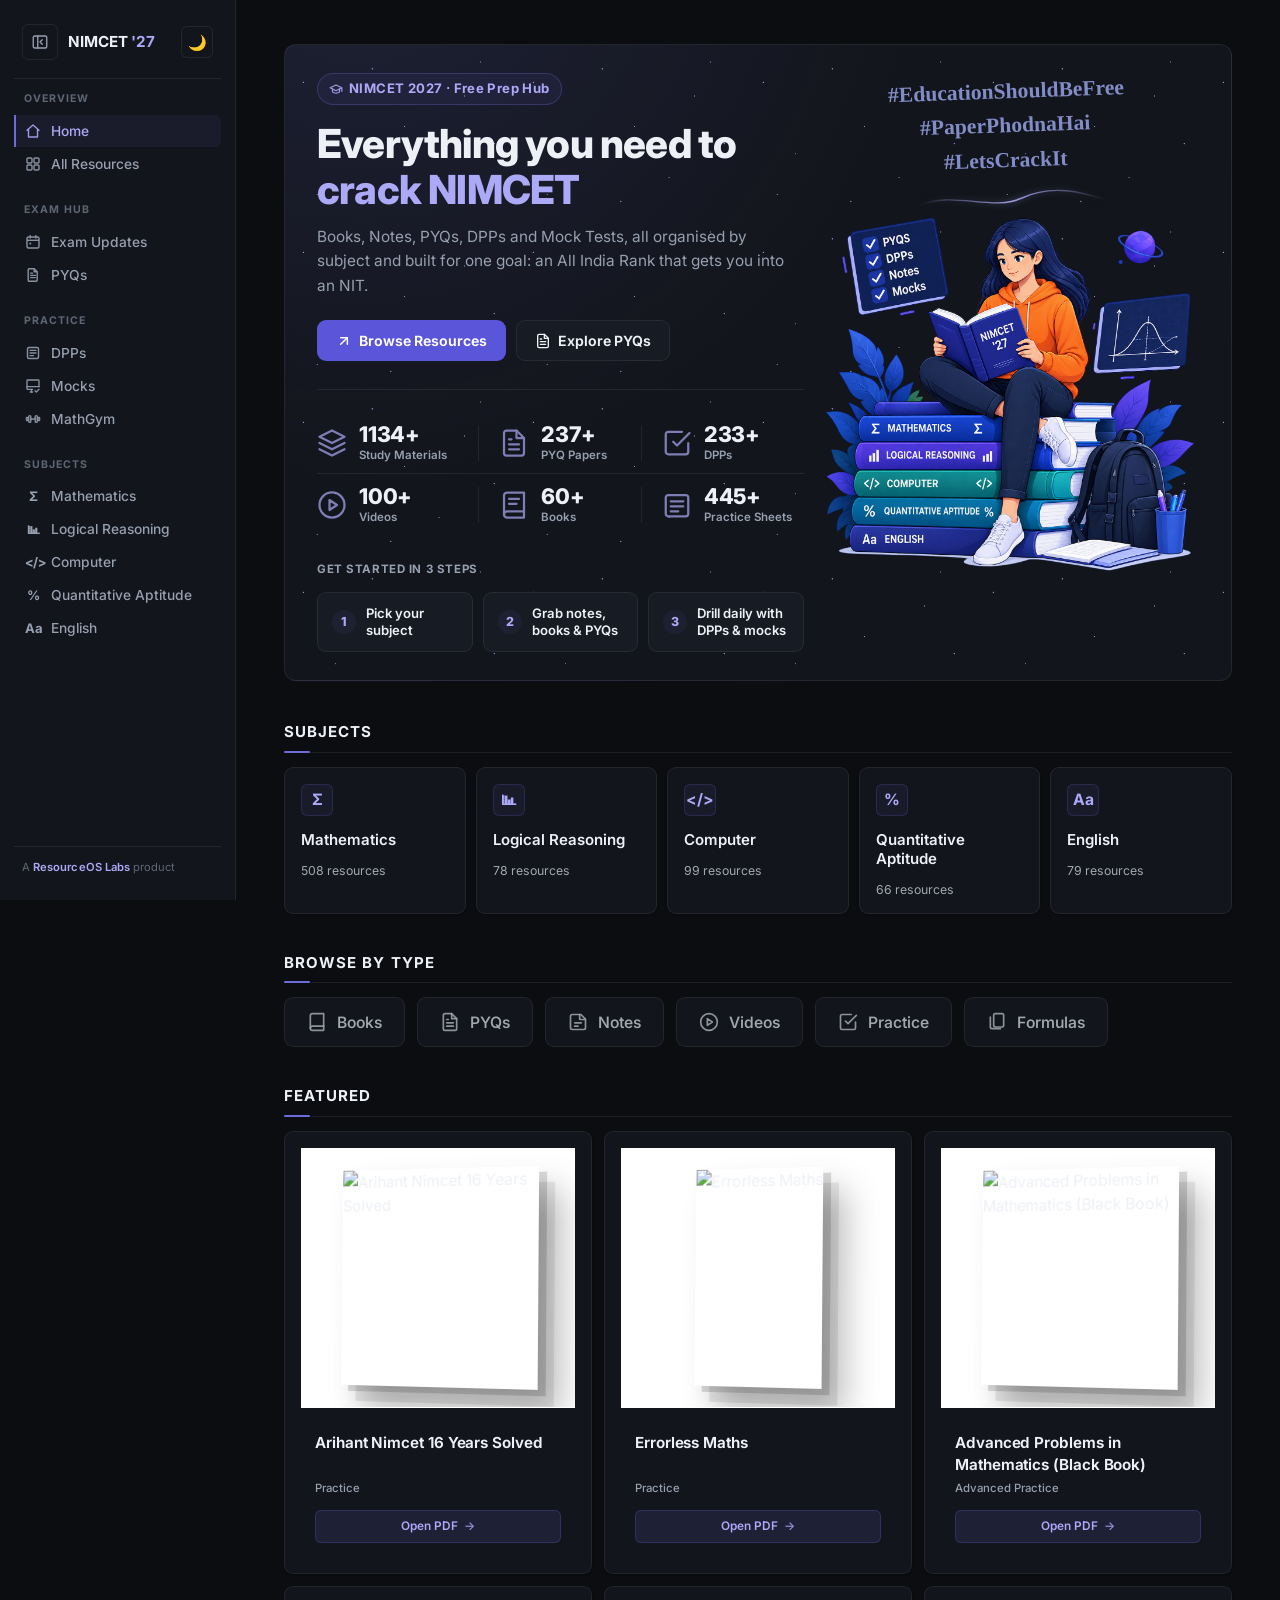
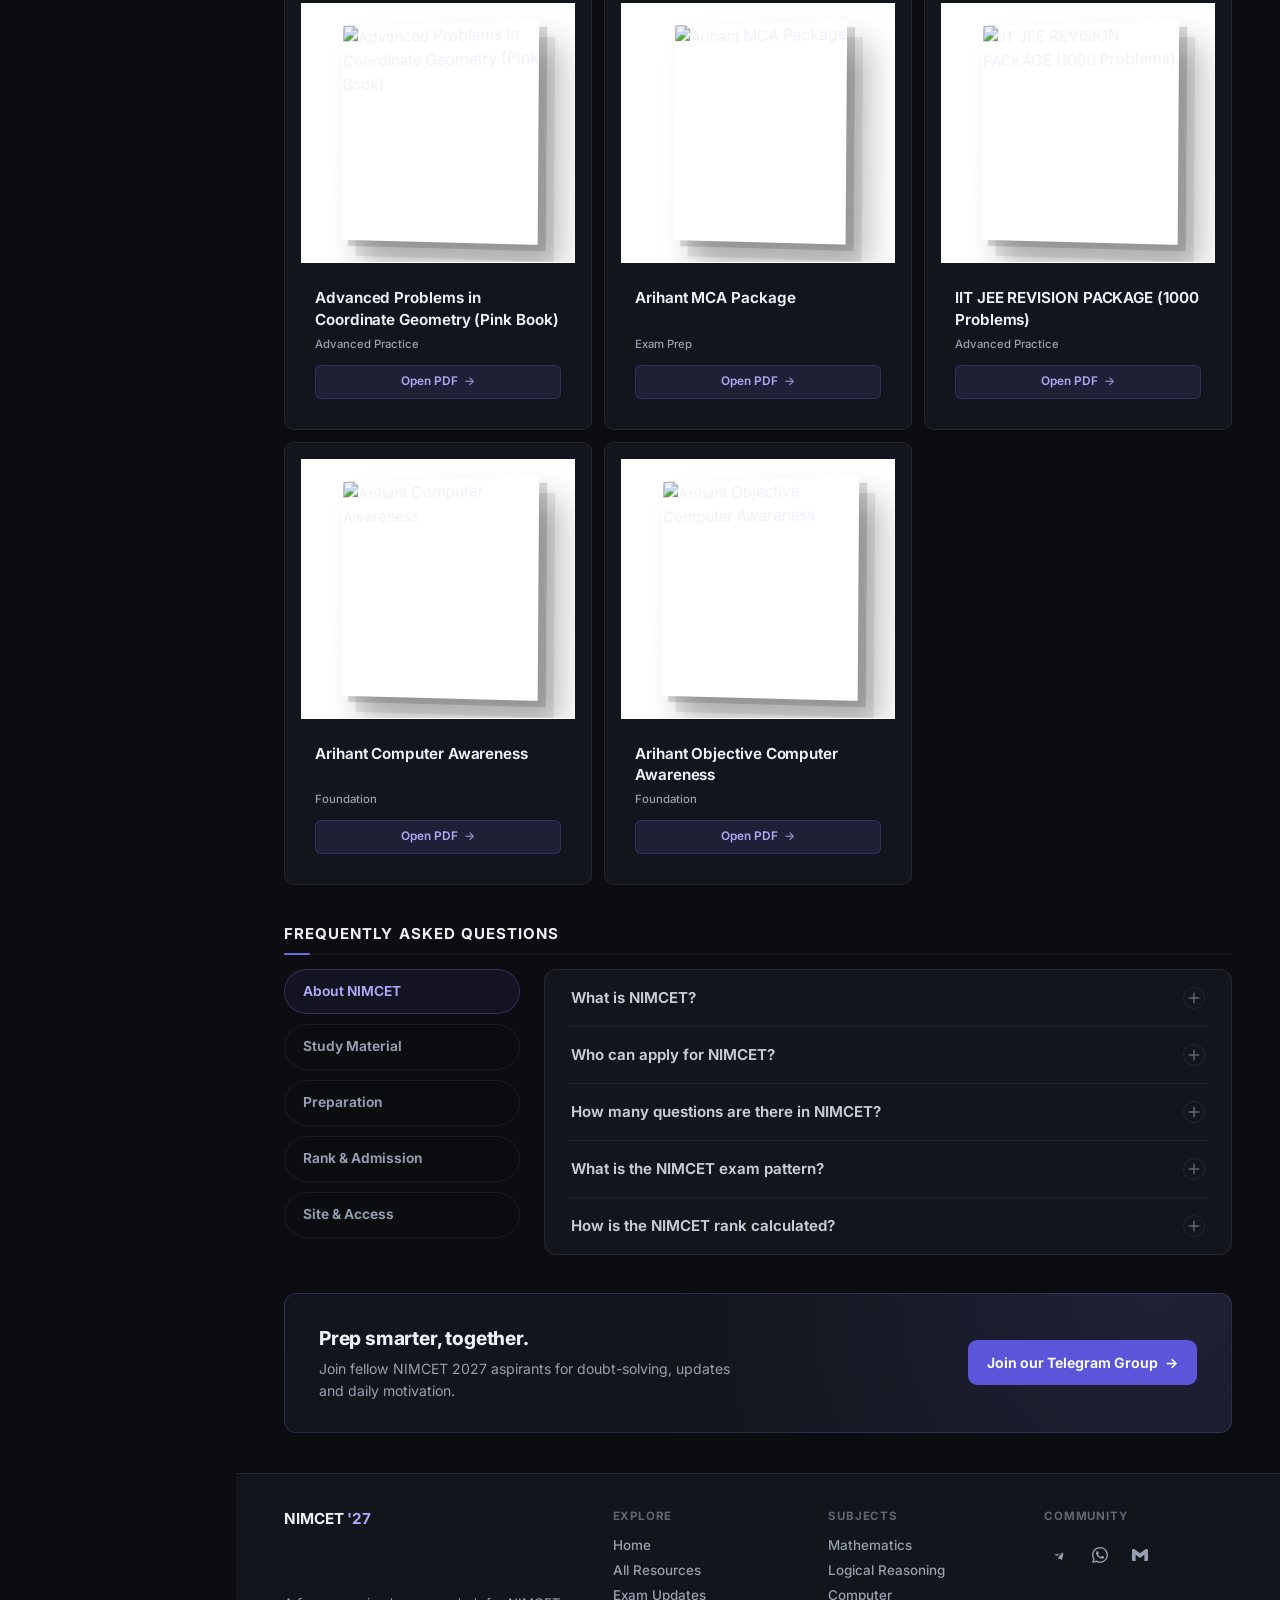
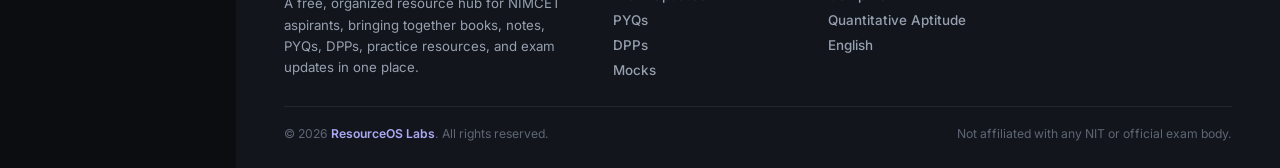
==== index.html @ e3ca388c "added a sidebar expand/collapse functionality in desktop view" ====
<!DOCTYPE html>
<html lang="en">

<head>
    <meta charset="UTF-8" />
    <meta name="viewport" content="width=device-width, initial-scale=1.0, viewport-fit=cover">
    <meta name="description"
        content="NIMCET Resources — a curated resource hub for NIMCET aspirants with books, notes, PYQs, videos, practice sets, formulas, Telegram communities and mock tests.">
    <meta name="keywords"
        content="NIMCET, NIMCET 2027, NIMCET preparation, NIMCET resources, NIMCET books, NIMCET notes, NIMCET PYQ, NIMCET previous year questions, NIMCET mock test, NIMCET practice, NIMCET Telegram, MCA entrance exam">
    <meta name="author" content="NIMCET Resources">
    <meta name="robots" content="index, follow">
    <meta name="googlebot" content="index, follow">
    <meta name="theme-color" content="#0a0a0c">
    <meta name="color-scheme" content="dark">

    <meta property="og:type" content="website">
    <meta property="og:title" content="NIMCET Resources — Free Prep Hub for NIMCET 2027">
    <meta property="og:description"
        content="A curated, free resource hub for NIMCET aspirants — books, notes, PYQs, DPPs, mock tests and exam updates, all organised by subject.">
    <meta property="og:image" content="assets/og-image.png">
    <meta property="og:url" content="https://your-domain-here.com/">
    <meta name="twitter:card" content="summary_large_image">
    <meta name="twitter:title" content="NIMCET Resources — Free Prep Hub for NIMCET 2027">
    <meta name="twitter:description"
        content="A curated, free resource hub for NIMCET aspirants — books, notes, PYQs, DPPs, mock tests and exam updates, all organised by subject.">
    <meta name="twitter:image" content="assets/og-image.png">

    <title>NIMCET RESOURCES</title>

    <link rel="icon" type="image/x-icon" href="assets/favicon.ico">
    <link rel="preconnect" href="https://fonts.googleapis.com">
    <link rel="preconnect" href="https://fonts.gstatic.com" crossorigin>
    <link href="https://fonts.googleapis.com/css2?family=Inter:wght@400;500;600;700;800&display=swap" rel="stylesheet">

    <script>
        (function () {
            try {
                var saved = localStorage.getItem("nimcet-theme");

                if (saved === "light") {
                    document.documentElement.setAttribute("data-theme", "light");

                    var tc = document.querySelector('meta[name="theme-color"]');
                    if (tc) tc.setAttribute("content", "#edeff3");

                    var cs = document.querySelector('meta[name="color-scheme"]');
                    if (cs) cs.setAttribute("content", "light");
                }
            } catch (e) {
                // ignore
            }
        })();
    </script>

    <link rel="stylesheet" href="css/variables.css">
    <link rel="stylesheet" href="css/base.css">
    <link rel="stylesheet" href="css/layout.css">
    <link rel="stylesheet" href="css/components.css">
    <link rel="stylesheet" href="css/cards.css">
    <link rel="stylesheet" href="css/misc-ui.css">
    <link rel="stylesheet" href="css/timeline.css">
    <link rel="stylesheet" href="css/home.css">
    <link rel="stylesheet" href="css/mathgym.css">
    <link rel="stylesheet" href="css/responsive.css">
</head>

<body>

    <!-- App preload gate: shown until the correct route's view is ready, so no wrong page ever flashes -->
    <div class="app-preload" id="appPreload">
        <div class="app-preload-spinner"></div>
    </div>

    <!-- Sidebar overlay for mobile -->
    <div class="overlay" id="overlay"></div>

    <!-- Mobile top bar -->
    <header class="mobile-topbar" id="mobileTopbar">
        <div class="mobile-topbar-inner">
            <button class="mobile-menu-btn" id="mobileMenuBtn" type="button" aria-label="Open menu">
                <svg width="22" height="22" viewBox="0 0 24 24" fill="none" stroke="currentColor" stroke-width="2"
                    stroke-linecap="round">
                    <path d="M4 6h16M4 12h16M4 18h16" />
                </svg>
            </button>
            <span class="mobile-brand">NIMCET <em>'27</em></span>
            <button class="icon-btn theme-toggle mobile-theme-btn" id="themeToggleMobile" type="button"
                aria-label="Toggle light/dark theme">🌙</button>
        </div>
    </header>

    <div class="shell">
        <aside class="sidebar" id="sidebar">
            <div class="brand">
                <span class="brand-mark">
                    <img class="brand-logo"
                        src="https://images.unsplash.com/vector-1769600502135-d75bb207a9e6?q=80&w=1074&auto=format&fit=crop&ixlib=rb-4.1.0&ixid=M3wxMjA3fDB8MHxwaG90by1wYWdlfHx8fGVufDB8fHx8fA%3D%3D"
                        alt="NIMCET Resources">
                    <button type="button" class="sidebar-collapse-btn" id="sidebarCollapseBtn"
                        aria-label="Collapse sidebar" aria-expanded="true" title="Collapse sidebar">
                        <svg class="collapse-icon" width="18" height="18" viewBox="0 0 24 24" fill="none"
                            stroke="currentColor" stroke-width="1.8" stroke-linecap="round" stroke-linejoin="round"
                            aria-hidden="true">
                            <rect x="3" y="4" width="18" height="16" rx="2" />
                            <path d="M9 4v16" />
                            <path d="M15 9l-3 3 3 3" />
                        </svg>
                    </button>
                </span>
                <span class="brand-text">NIMCET <em>'27</em></span>
                <button class="icon-btn theme-toggle" id="themeToggle" type="button"
                    aria-label="Toggle light/dark theme">🌙</button>
                <button class="sidebar-close" id="sidebarClose" aria-label="Close menu">
                    <svg width="16" height="16" viewBox="0 0 16 16" fill="none">
                        <path d="M3.5 3.5 12.5 12.5M12.5 3.5 3.5 12.5" stroke="currentColor" stroke-width="1.6"
                            stroke-linecap="round" />
                    </svg>
                </button>
            </div>

            <nav class="nav">
                <div class="nav-group nav-group-overview">
                    <p class="nav-label">Overview</p>
                    <button class="nav-item" data-nav="home" data-active="true">
                        <svg class="nav-icon" width="16" height="16" viewBox="0 0 16 16" fill="none">
                            <path d="M2 7.2 8 2l6 5.2M3.5 6.3V14h9V6.3" stroke="currentColor" stroke-width="1.4"
                                stroke-linecap="round" stroke-linejoin="round" />
                        </svg>
                        <span>Home</span>
                    </button>
                    <button class="nav-item" data-nav="all">
                        <svg class="nav-icon" width="16" height="16" viewBox="0 0 16 16" fill="none">
                            <rect x="2" y="2" width="5" height="5" rx="1" stroke="currentColor" stroke-width="1.4" />
                            <rect x="9" y="2" width="5" height="5" rx="1" stroke="currentColor" stroke-width="1.4" />
                            <rect x="2" y="9" width="5" height="5" rx="1" stroke="currentColor" stroke-width="1.4" />
                            <rect x="9" y="9" width="5" height="5" rx="1" stroke="currentColor" stroke-width="1.4" />
                        </svg>
                        <span>All Resources</span>
                    </button>
                </div>

                <div class="nav-group nav-group-hub">
                    <p class="nav-label">Exam Hub</p>
                    <button class="nav-item" data-nav="updates">
                        <svg class="nav-icon" width="16" height="16" viewBox="0 0 16 16" fill="none">
                            <rect x="2" y="3" width="12" height="11" rx="1.5" stroke="currentColor"
                                stroke-width="1.4" />
                            <path d="M2 6.3H14" stroke="currentColor" stroke-width="1.4" />
                            <path d="M5.2 1.6V4" stroke="currentColor" stroke-width="1.4" stroke-linecap="round" />
                            <path d="M10.8 1.6V4" stroke="currentColor" stroke-width="1.4" stroke-linecap="round" />
                            <circle cx="5.3" cy="9.4" r="1" fill="currentColor" />
                        </svg>
                        <span>Exam Updates</span>
                        <span class="nav-badge" id="updatesBadge" hidden></span>
                    </button>
                    <button class="nav-item" data-nav="pyqs">
                        <svg class="nav-icon" width="16" height="16" viewBox="0 0 16 16" fill="none">
                            <path d="M4.2 1.8h5l3 3v8.4a1 1 0 0 1-1 1H4.2a1 1 0 0 1-1-1V2.8a1 1 0 0 1 1-1Z"
                                stroke="currentColor" stroke-width="1.4" stroke-linejoin="round" />
                            <path d="M9.2 1.8V4.8h3" stroke="currentColor" stroke-width="1.4" stroke-linejoin="round" />
                            <path d="M5.6 8.4H10.4M5.6 10.6H10.4M5.6 6.2H7.6" stroke="currentColor" stroke-width="1.2"
                                stroke-linecap="round" />
                        </svg>
                        <span>PYQs</span>
                    </button>
                </div>

                <div class="nav-group nav-group-practice">
                    <p class="nav-label">Practice</p>
                    <button class="nav-item" data-nav="dpps">
                        <svg class="nav-icon" width="16" height="16" viewBox="0 0 16 16" fill="none">
                            <rect x="2.5" y="2.5" width="11" height="11" rx="1.5" stroke="currentColor"
                                stroke-width="1.4" />
                            <path d="M5 8h6M5 5.3h6M5 10.7h3.5" stroke="currentColor" stroke-width="1.3"
                                stroke-linecap="round" />
                        </svg>
                        <span>DPPs</span>
                    </button>
                    <button class="nav-item" data-nav="mocks">
                        <svg class="nav-icon" xmlns="http://www.w3.org/2000/svg" width="16" height="16"
                            viewBox="0 0 24 24" fill="none" stroke="currentColor" stroke-width="2"
                            stroke-linecap="round" stroke-linejoin="round"
                            class="icon icon-tabler icons-tabler-outline icon-tabler-device-imac-check">
                            <path stroke="none" d="M0 0h24v24H0z" fill="none" />
                            <path d="M11.5 17h-7.5a1 1 0 0 1 -1 -1v-12a1 1 0 0 1 1 -1h16a1 1 0 0 1 1 1v9" />
                            <path d="M3 13h18" />
                            <path d="M8 21h3.5" />
                            <path d="M10 17l-.5 4" />
                            <path d="M15 19l2 2l4 -4" />
                        </svg>
                        <span>Mocks</span>
                    </button>
                    <button class="nav-item" data-nav="mathgym">
                        <svg class="nav-icon" width="16" height="16" viewBox="0 0 16 16" fill="none">
                            <path d="M5.6 8H10.4" stroke="currentColor" stroke-width="1.4" stroke-linecap="round" />
                            <rect x="3.7" y="4.6" width="2.1" height="6.8" rx="1" stroke="currentColor"
                                stroke-width="1.4" />
                            <rect x="10.2" y="4.6" width="2.1" height="6.8" rx="1" stroke="currentColor"
                                stroke-width="1.4" />
                            <rect x="1.3" y="6.3" width="1.5" height="3.4" rx="0.6" stroke="currentColor"
                                stroke-width="1.2" />
                            <rect x="13.2" y="6.3" width="1.5" height="3.4" rx="0.6" stroke="currentColor"
                                stroke-width="1.2" />
                        </svg>
                        <span>MathGym</span>
                    </button>
                </div>

                <div class="nav-group nav-group-subjects">
                    <p class="nav-label">Subjects</p>
                    <button class="nav-item" data-nav="subject" data-subject="Mathematics">
                        <span class="nav-symbol">&Sigma;</span>
                        <span>Mathematics</span>
                    </button>
                    <button class="nav-item" data-nav="subject" data-subject="Logical Reasoning">
                        <span class="nav-symbol"><span class="sym-desktop-only">📊︎</span><span
                                class="sym-mobile-only">?!</span></span>
                        <span>Logical Reasoning</span>
                    </button>
                    <button class="nav-item" data-nav="subject" data-subject="Computer">
                        <span class="nav-symbol">&lt;/&gt;</span>
                        <span>Computer</span>
                    </button>
                    <button class="nav-item" data-nav="subject" data-subject="Quantitative Aptitude">
                        <span class="nav-symbol">%</span>
                        <span>Quantitative Aptitude</span>
                    </button>
                    <button class="nav-item" data-nav="subject" data-subject="English">
                        <span class="nav-symbol">Aa</span>
                        <span>English</span>
                    </button>
                </div>
            </nav>

            <div class="sidebar-foot">
                <p>A <span class="sidebar-foot-brand">ResourceOS Labs</span> product</p>
            </div>
        </aside>

        <main class="main" id="main">
            <!-- HOME VIEW -->
            <section class="view" id="view-home" hidden>
                <header class="hero">
                    <div class="hero-main">
                        <span class="hero-eyebrow">
                            <svg class="hero-eyebrow-icon" width="14" height="14" viewBox="0 0 24 24" fill="none"
                                stroke="currentColor" stroke-width="2" stroke-linecap="round" stroke-linejoin="round"
                                aria-hidden="true">
                                <path d="M22 10v6M2 10l10-5 10 5-10 5z" />
                                <path d="M6 12v5c3 3 9 3 12 0v-5" />
                            </svg>
                            NIMCET 2027 · Free Prep Hub
                        </span>
                        <h1 class="hero-title">Everything you need to<br><em>crack NIMCET</em></h1>
                        <p class="hero-sub">Books, Notes, PYQs, DPPs and Mock Tests, all organised by subject and built
                            for one goal: an All India Rank that gets you into an NIT.
                        </p>

                        <div class="hero-actions">
                            <button class="hero-btn hero-btn-primary" id="heroBrowseBtn" type="button">
                                <svg class="hero-btn-icon" width="16" height="16" viewBox="0 0 24 24" fill="none"
                                    stroke="currentColor" stroke-width="2.2" stroke-linecap="round"
                                    stroke-linejoin="round" aria-hidden="true">
                                    <path d="M7 17L17 7" />
                                    <path d="M7 7h10v10" />
                                </svg>
                                Browse Resources
                            </button>
                            <button class="hero-btn hero-btn-ghost" id="heroPyqBtn" type="button">
                                <svg class="hero-btn-icon" width="16" height="16" viewBox="0 0 24 24" fill="none"
                                    stroke="currentColor" stroke-width="2" stroke-linecap="round"
                                    stroke-linejoin="round" aria-hidden="true">
                                    <path d="M14 2H6a2 2 0 0 0-2 2v16a2 2 0 0 0 2 2h12a2 2 0 0 0 2-2V8z" />
                                    <polyline points="14 2 14 8 20 8" />
                                    <line x1="16" y1="13" x2="8" y2="13" />
                                    <line x1="16" y1="17" x2="8" y2="17" />
                                    <polyline points="10 9 9 9 8 9" />
                                </svg>
                                Explore PYQs
                            </button>
                        </div>

                        <div class="hero-stats" id="heroStats"></div>

                        <div class="hero-steps">
                            <span class="hero-steps-title">Get started in 3 steps</span>
                            <div class="hero-steps-row">
                                <div class="hero-step">
                                    <span class="hero-step-num">1</span>
                                    <span class="hero-step-text">Pick your subject</span>
                                </div>
                                <div class="hero-step">
                                    <span class="hero-step-num">2</span>
                                    <span class="hero-step-text">Grab notes, books &amp; PYQs</span>
                                </div>
                                <div class="hero-step">
                                    <span class="hero-step-num">3</span>
                                    <span class="hero-step-text">Drill daily with DPPs &amp; mocks</span>
                                </div>
                            </div>
                        </div>
                    </div>

                    <div class="hero-visual" aria-hidden="true">
                        <div class="hero-slogan">#EducationShouldBeFree</div>
                        <div class="hero-slogan">#PaperPhodnaHai</div>
                        <div class="hero-slogan">#LetsCrackIt</div>

                        <div class="hero-star-trail">
                            <svg class="hero-star-trail-svg" viewBox="0 0 200 28" preserveAspectRatio="none">
                                <defs>
                                    <linearGradient id="heroStarTrailGrad" x1="0%" y1="0%" x2="100%" y2="0%">
                                        <stop offset="0%" class="hero-star-trail-stop-edge" />
                                        <stop offset="50%" class="hero-star-trail-stop-mid" />
                                        <stop offset="100%" class="hero-star-trail-stop-edge" />
                                    </linearGradient>
                                </defs>
                                <path class="hero-star-trail-path" d="M6,20 C40,4 80,26 110,12 S170,6 194,14" />
                            </svg>
                        </div>

                        <img src="assets/illustration.png">
                    </div>
                </header>

                <section class="section">
                    <h2 class="section-title">Subjects</h2>
                    <div class="subject-grid" id="subjectGrid"></div>
                </section>

                <section class="section">
                    <h2 class="section-title">Browse by type</h2>
                    <div class="chip-row" id="typeChips"></div>
                </section>

                <section class="section">
                    <h2 class="section-title">Featured</h2>
                    <div class="resource-grid" id="featuredGrid"></div>
                </section>

                <section class="section">
                    <h2 class="section-title">Frequently asked questions</h2>
                    <div class="faq-section">
                        <div class="faq-categories" id="faqCategories"></div>
                        <div class="faq-panel">
                            <div class="faq-list" id="faqList"></div>
                        </div>
                    </div>
                </section>

                <section class="section cta-banner">
                    <div class="cta-banner-text">
                        <h2 class="cta-banner-title">Prep smarter, together.</h2>
                        <p class="cta-banner-sub">Join fellow NIMCET 2027 aspirants for doubt-solving, updates and
                            daily motivation.</p>
                    </div>
                    <a class="hero-btn hero-btn-primary" id="communityBtn" href="#" target="_blank"
                        rel="noopener noreferrer">
                        Join our Telegram Group
                        <span class="arrow">→</span>
                    </a>
                </section>

                <footer class="site-footer">
                    <div class="footer-grid">
                        <div class="footer-col footer-brand-col">
                            <span class="brand-text">NIMCET <em>'27</em></span>
                            <p class="footer-blurb">
                                A free, organized resource hub for NIMCET aspirants, bringing together books, notes,
                                PYQs, DPPs, practice resources, and exam updates in one place.
                            </p>
                        </div>

                        <div class="footer-col">
                            <p class="footer-col-title">Explore</p>
                            <button class="footer-link" type="button" data-nav="home">Home</button>
                            <button class="footer-link" type="button" data-nav="all">All Resources</button>
                            <button class="footer-link" type="button" data-nav="updates">Exam Updates</button>
                            <button class="footer-link" type="button" data-nav="pyqs">PYQs</button>
                            <button class="footer-link" type="button" data-nav="dpps">DPPs</button>
                            <button class="footer-link" type="button" data-nav="mocks">Mocks</button>
                        </div>

                        <div class="footer-col">
                            <p class="footer-col-title">Subjects</p>
                            <button class="footer-link" type="button" data-nav="subject"
                                data-subject="Mathematics">Mathematics</button>
                            <button class="footer-link" type="button" data-nav="subject"
                                data-subject="Logical Reasoning">Logical Reasoning</button>
                            <button class="footer-link" type="button" data-nav="subject"
                                data-subject="Computer">Computer</button>
                            <button class="footer-link" type="button" data-nav="subject"
                                data-subject="Quantitative Aptitude">Quantitative Aptitude</button>
                            <button class="footer-link" type="button" data-nav="subject"
                                data-subject="English">English</button>
                        </div>

                        <div class="footer-col">
                            <p class="footer-col-title">Community</p>
                            <div class="footer-social">
                                <a class="footer-social-icon footer-social-telegram" href="#" aria-label="Telegram"
                                    target="_blank" rel="noopener noreferrer">
                                    <svg width="16" height="16" viewBox="0 0 24 24" fill="currentColor"
                                        aria-hidden="true">
                                        <path
                                            d="M9.78 14.52 9.6 18.7c.28 0 .4-.12.55-.26l1.32-1.26 2.74 2.02c.5.28.86.13 1-.47l1.82-8.56h.01c.16-.74-.27-1.03-.75-.85L4.3 11.17c-.72.28-.71.68-.12.86l3.5 1.09 8.13-5.12c.38-.24.73-.11.44.15z" />
                                    </svg>
                                </a>
                                <a class="footer-social-icon footer-social-whatsapp" href="#" aria-label="WhatsApp"
                                    target="_blank" rel="noopener noreferrer">
                                    <svg width="16" height="16" viewBox="0 0 24 24" fill="currentColor"
                                        aria-hidden="true">
                                        <path
                                            d="M17.472 14.382c-.297-.149-1.758-.867-2.03-.967-.272-.099-.47-.148-.67.15-.197.297-.767.966-.94 1.164-.173.199-.347.223-.644.075-.297-.15-1.255-.463-2.39-1.475-.883-.788-1.48-1.761-1.653-2.059-.173-.297-.018-.458.13-.606.134-.133.298-.347.446-.52.149-.174.198-.298.298-.497.099-.198.05-.371-.025-.52-.075-.149-.669-1.612-.916-2.207-.242-.579-.487-.5-.669-.51-.173-.008-.371-.01-.57-.01-.198 0-.52.074-.792.372-.272.297-1.04 1.016-1.04 2.479 0 1.462 1.065 2.875 1.213 3.074.149.198 2.096 3.2 5.077 4.487.709.306 1.262.489 1.694.625.712.227 1.36.195 1.871.118.571-.085 1.758-.719 2.006-1.413.248-.694.248-1.289.173-1.413-.074-.124-.272-.198-.57-.347m-5.421 7.403h-.004a9.87 9.87 0 0 1-5.031-1.378l-.361-.214-3.741.982.998-3.648-.235-.374a9.86 9.86 0 0 1-1.51-5.26c.001-5.45 4.436-9.884 9.888-9.884 2.64 0 5.122 1.03 6.988 2.898a9.825 9.825 0 0 1 2.893 6.994c-.003 5.45-4.435 9.884-9.885 9.884m8.413-18.297A11.815 11.815 0 0 0 12.05 0C5.495 0 .16 5.335.157 11.892c0 2.096.547 4.142 1.588 5.945L.057 24l6.305-1.654a11.882 11.882 0 0 0 5.683 1.448h.005c6.554 0 11.89-5.335 11.893-11.893a11.821 11.821 0 0 0-3.48-8.413z" />
                                    </svg>
                                </a>
                                <a class="footer-social-icon footer-social-gmail" href="#" aria-label="Gmail"
                                    target="_blank" rel="noopener noreferrer">
                                    <svg width="16" height="16" viewBox="0 0 24 24" fill="currentColor"
                                        aria-hidden="true">
                                        <path
                                            d="M24 5.457v13.909c0 .904-.732 1.636-1.636 1.636h-3.819V11.73L12 16.64l-6.545-4.91v9.273H1.636A1.636 1.636 0 0 1 0 19.366V5.457c0-2.023 2.309-3.178 3.927-1.964L5.455 4.64 12 9.548l6.545-4.91 1.528-1.145C21.69 2.28 24 3.434 24 5.457z" />
                                    </svg>
                                </a>
                            </div>
                        </div>
                    </div>

                    <div class="footer-bottom">
                        <p class="footer-copyright">© 2026 <span class="footer-brand-mark">ResourceOS Labs</span>. All
                            rights
                            reserved.</p>
                        <p class="footer-disclaimer">Not affiliated with any NIT or official exam body.</p>
                    </div>
                </footer>
            </section>

            <!-- RESOURCES VIEW -->
            <section class="view" id="view-resources" hidden>
                <header class="view-head">
                    <h1 id="resourcesHeading">All Resources</h1>
                    <p class="subtitle" id="resourcesCount"></p>
                </header>

                <div class="toolbar">
                    <div class="search-field" role="search">
                        <svg width="15" height="15" viewBox="0 0 15 15" fill="none" class="search-icon">
                            <circle cx="6.5" cy="6.5" r="4.5" stroke="currentColor" stroke-width="1.4" />
                            <path d="M10 10L13 13" stroke="currentColor" stroke-width="1.4" stroke-linecap="round" />
                        </svg>
                        <input type="search" id="searchInput" placeholder="Search by title, chapter, topic..."
                            autocomplete="off" enterkeyhint="search">
                    </div>
                    <div class="filter-pills" id="filterPills"></div>
                </div>

                <div class="resource-grid" id="resourcesGrid"></div>
                <div class="empty-state" id="emptyState" hidden>
                    <p class="empty-title">No resources match</p>
                    <p class="empty-sub">Try a different search term or clear the active filter.</p>
                </div>
            </section>

            <!-- EXAM UPDATES VIEW -->
            <section class="view" id="view-updates" hidden>
                <header class="view-head">
                    <h1>Exam Updates</h1>
                    <p class="subtitle">Notifications, dates, admit cards and results, all updated as they are released.
                    </p>
                </header>

                <div class="chip-row" id="updateFilters"></div>

                <div class="timeline" id="updatesTimeline"></div>

                <div class="empty-state" id="updatesEmpty" hidden>
                    <p class="empty-title">No updates yet</p>
                    <p class="empty-sub">Announcements will show up here as soon as they're added.</p>
                </div>
            </section>

            <!-- PYQs — EXAM SELECT VIEW -->
            <section class="view" id="view-pyqs" hidden>
                <header class="view-head">
                    <h1>Previous Year Questions</h1>
                    <p class="subtitle">Pick an exam to browse its papers.</p>
                </header>

                <div class="subject-grid" id="examGrid"></div>

                <div class="empty-state" id="examsEmpty" hidden>
                    <p class="empty-title">No exams added yet</p>
                    <p class="empty-sub">PYQ sets will appear here once they're added.</p>
                </div>
            </section>

            <!-- PYQs — EXAM DETAIL VIEW -->
            <section class="view" id="view-pyqs-exam" hidden>
                <header class="view-head">
                    <button class="back-btn" id="pyqsBackBtn" type="button">
                        <svg width="13" height="13" viewBox="0 0 14 14" fill="none">
                            <path d="M8.5 2.5 3 8l5.5 5.5" stroke="currentColor" stroke-width="1.6"
                                stroke-linecap="round" stroke-linejoin="round" />
                        </svg>
                        All exams
                    </button>
                    <h1 id="pyqsExamHeading">Exam</h1>
                    <p class="subtitle" id="pyqsExamCount"></p>
                </header>

                <div class="resource-grid" id="pyqsExamGrid"></div>

                <div class="empty-state" id="pyqsExamEmpty" hidden>
                    <p class="empty-title">No papers yet</p>
                    <p class="empty-sub">PYQs for this exam will appear here once they're added.</p>
                </div>
            </section>

            <!-- DPPs — SUBJECT SELECT VIEW -->
            <section class="view" id="view-dpps" hidden>
                <header class="view-head">
                    <h1>Daily Practice Problems</h1>
                    <p class="subtitle">Pick a subject to browse chapter-wise DPPs.</p>
                </header>

                <div class="subject-grid" id="dppSubjectGrid"></div>

                <div class="empty-state" id="dppSubjectEmpty" hidden>
                    <p class="empty-title">No subjects yet</p>
                    <p class="empty-sub">DPP subjects will appear here once they're added.</p>
                </div>
            </section>

            <!-- DPPs — CHAPTER SELECT VIEW -->
            <section class="view" id="view-dpps-subject" hidden>
                <header class="view-head">
                    <button class="back-btn" id="dppChapterBackBtn" type="button">
                        <svg width="13" height="13" viewBox="0 0 14 14" fill="none">
                            <path d="M8.5 2.5 3 8l5.5 5.5" stroke="currentColor" stroke-width="1.6"
                                stroke-linecap="round" stroke-linejoin="round" />
                        </svg>
                        All subjects
                    </button>
                    <h1 id="dppChapterHeading">Chapters</h1>
                    <p class="subtitle">Pick a chapter to view its DPPs.</p>
                </header>

                <div class="subject-grid" id="dppChapterGrid"></div>

                <div class="empty-state" id="dppChapterEmpty" hidden>
                    <p class="empty-title">No chapters yet</p>
                    <p class="empty-sub">Chapters will appear here once they're added.</p>
                </div>
            </section>

            <!-- DPPs — CHAPTER DETAIL VIEW -->
            <section class="view" id="view-dpps-chapter" hidden>
                <header class="view-head">
                    <button class="back-btn" id="dppBackBtn" type="button">
                        <svg width="13" height="13" viewBox="0 0 14 14" fill="none">
                            <path d="M8.5 2.5 3 8l5.5 5.5" stroke="currentColor" stroke-width="1.6"
                                stroke-linecap="round" stroke-linejoin="round" />
                        </svg>
                        All chapters
                    </button>
                    <h1 id="dppHeading">Chapter</h1>
                    <p class="subtitle" id="dppCount"></p>
                </header>

                <div class="resource-grid" id="dppGrid"></div>

                <div class="empty-state" id="dppEmpty" hidden>
                    <p class="empty-title">No DPPs yet</p>
                    <p class="empty-sub">DPPs for this chapter will appear here once they're added.</p>
                </div>
            </section>

            <!-- MOCKS — SELECT VIEW -->
            <section class="view" id="view-mocks" hidden>
                <header class="view-head">
                    <h1>Mock Tests</h1>
                    <p class="subtitle">Choose free or paid mock tests.</p>
                </header>

                <div class="subject-grid" id="mocksGrid"></div>
            </section>

            <!-- MOCKS — DETAIL VIEW -->
            <section class="view" id="view-mocks-detail" hidden>
                <header class="view-head">
                    <button class="back-btn" id="mocksBackBtn" type="button">
                        <svg width="13" height="13" viewBox="0 0 14 14" fill="none">
                            <path d="M8.5 2.5 3 8l5.5 5.5" stroke="currentColor" stroke-width="1.6"
                                stroke-linecap="round" stroke-linejoin="round" />
                        </svg>
                        Mocks
                    </button>
                    <h1 id="mocksDetailHeading">Mocks</h1>
                </header>

                <div class="empty-state" id="mocksDetailBody">
                    <p class="empty-title">Coming soon</p>
                    <p class="empty-sub">This section is still being built. Check back later.
                    </p>
                </div>
            </section>

            <!-- MATHGYM VIEW -->
            <section class="view" id="view-mathgym" hidden>
                <header class="view-head gym-head">
                    <div class="gym-head-text">
                        <h1>MathGym</h1>
                        <p class="subtitle">Mixed math practice sets to build problem-solving skills and prepare you for
                            tougher questions.</p>
                    </div>
                </header>

                <div class="gym-grid" id="mathgymGrid"></div>

                <div class="empty-state" id="mathgymEmpty" hidden>
                    <p class="empty-title">No sets yet</p>
                    <p class="empty-sub">MathGym practice sets will appear here once they're added.</p>
                </div>
            </section>
        </main>
    </div>

    <button id="scrollTopBtn" class="scroll-top-btn" type="button" aria-label="Back to top">
        ↑
    </button>

    <script type="module" src="js/main.js"></script>

</body>

</html>
---- css/variables.css ----
:root {
  --bg: #0b0d11;
  --surface: #12151b;
  --surface-2: #171b23;
  --surface-hover: #1b202a;
  --border: rgba(255, 255, 255, 0.07);
  --border-strong: rgba(255, 255, 255, 0.15);

  --text: #edf0f5;
  --text-dim: #97a0b0;
  --text-faint: #5e6675;
  --text-calm: #b9bfcadb;
  --text-calm-h: #c6cbd3;
  --text-muted: #858d9d;

  --accent: #6e6bdc;
  --accent-dim: rgba(110, 107, 220, 0.14);
  --accent-dim-2: rgba(110, 107, 220, 0.08);
  --accent-text: #aca9f6;
  --accent-faq: #c5ccd8;

  --type-book: #c99a54;
  --type-pyq: #d67b7b;
  --type-notes: #6fa4d9;
  --type-video: #6cbb84;
  --type-practice: #b98cd6;
  --type-formula: #c6b357;

  --upd-notification: #6e6bdc;
  --upd-exam-date: #6fa4d9;
  --upd-admit-card: #c99a54;
  --upd-result: #6cbb84;
  --upd-important: #d67b7b;

  --diff-easy: #3dd66b;
  --diff-medium: #e0a72e;
  --diff-hard: #f0575d;
  --diff-insane: #d65fe0;

  --dpp-badge: #bdb5cd;

  --shadow-card: 0 1px 2px rgba(0, 0, 0, 0.3);
  --shadow-card-hover: 0 14px 30px -12px rgba(0, 0, 0, 0.55);

  --transition-fast: border-color 0.12s ease, background 0.12s ease;
  --transition-base: border-color 0.14s ease, background 0.14s ease;
  --transition-slow: border-color 0.16s ease, background 0.16s ease;

  --radius-sm: 6px;
  --radius-md: 9px;
  --radius-lg: 12px;

  --sidebar-w: 236px;
  --sidebar-w-collapsed: 68px;
  --sidebar-bg: var(--surface);
  --nav-item-color: var(--text-dim);
  --safe-top: env(safe-area-inset-top, 0px);
  --safe-bottom: env(safe-area-inset-bottom, 0px);
  --safe-left: env(safe-area-inset-left, 0px);
  --safe-right: env(safe-area-inset-right, 0px);

  --hero-star-opacity-min: 0.35;
  --hero-star-opacity-max: 0.75;
  --hero-slogan-color: #a8b4ff;
  --hero-btn-primary-bg: #5a55d9;
}

@media (prefers-reduced-motion: reduce) {
  * {
    animation-duration: 0.001ms !important;
    transition-duration: 0.001ms !important;
  }
}

/* ============ Light theme — soft slate, low-glare, indigo accent ============ */
:root[data-theme="light"] {
  --bg: #edeff3;
  --surface: #f7f8fa;
  --surface-2: #e6e9ef;
  --surface-hover: #dce0e8;
  --border: rgba(27, 33, 48, 0.1);
  --border-strong: rgba(27, 33, 48, 0.2);

  --text: #1b2130;
  --text-dim: #465063;
  --text-faint: #6b7589;
  --text-calm: #262d3dea;
  --text-calm-h: #232a39;
  --text-muted: #566074;

  --accent: #5452c0;
  --accent-dim: rgba(84, 82, 192, 0.11);
  --accent-dim-2: rgba(84, 82, 192, 0.08);
  --accent-text: #43409f;
  --accent-faq: rgba(27, 33, 48, 0.9);

  --type-book: #875d1c;
  --type-pyq: #ad4646;
  --type-notes: #2b6799;
  --type-video: #27744a;
  --type-practice: #81449b;
  --type-formula: #786611;

  --upd-notification: #5452c0;
  --upd-exam-date: #2b6799;
  --upd-admit-card: #875d1c;
  --upd-result: #27744a;
  --upd-important: #ad4646;

  --diff-easy: #0f7a45;
  --diff-medium: #855402;
  --diff-hard: #b1232b;
  --diff-insane: #85179a;

  --dpp-badge: #5a5468;

  --shadow-card:
    0 1px 2px rgba(27, 33, 48, 0.06), 0 1px 1px rgba(27, 33, 48, 0.03);
  --shadow-card-hover: 0 14px 30px -14px rgba(27, 33, 48, 0.22);

  --hero-star-opacity-min: 0.14;
  --hero-star-opacity-max: 0.34;
  --hero-slogan-color: #4d4ab8;
  --hero-btn-primary-bg: var(--accent);

  --sidebar-bg: #e8ebf0;
  --nav-item-color: #3a4457;
}

:root[data-theme="light"] .overlay {
  background: rgba(27, 33, 48, 0.38);
}

:root[data-theme="light"] .update-new {
  border-color: rgba(39, 116, 74, 0.32);
  background: rgba(39, 116, 74, 0.1);
}
---- css/base.css ----
*,
*::before,
*::after {
  box-sizing: border-box;
}

html {
  overflow-x: hidden;
  width: 100%;
}

html,
body {
  margin: 0;
  padding: 0;
  width: 100%;
  max-width: 100%;
  background: var(--bg);
  color: var(--text);
  font-family:
    "Inter",
    -apple-system,
    BlinkMacSystemFont,
    "Segoe UI",
    sans-serif;
  -webkit-font-smoothing: antialiased;
  text-rendering: optimizeLegibility;
  -webkit-tap-highlight-color: transparent;
  line-height: 1.5;
}

body {
  position: relative;
}

button {
  font-family: inherit;
  -webkit-tap-highlight-color: transparent;
}

input {
  -webkit-tap-highlight-color: transparent;
}

img,
svg {
  max-width: 100%;
}

@media (hover: none) {
  .subject-card:active,
  .chip:active,
  .pill:active,
  .nav-item:active,
  .icon-btn:active {
    opacity: 0.75;
  }
}

::selection {
  background: var(--accent-dim);
  color: var(--text);
}

body.no-scroll {
  overflow: hidden;
}

a:focus-visible,
button:focus-visible,
input:focus-visible {
  outline: 2px solid var(--accent);
  outline-offset: 2px;
  border-radius: var(--radius-sm);
}

/* ============ Scrollbar ============ */

html {
  scrollbar-width: thin;
  scrollbar-color: var(--border-strong) transparent;
}

::-webkit-scrollbar {
  width: 8px;
  height: 8px;
}

::-webkit-scrollbar-track {
  background: transparent;
}

::-webkit-scrollbar-thumb {
  background: var(--border-strong);
  border-radius: 999px;
  border: 2px solid transparent;
  background-clip: padding-box;
}

::-webkit-scrollbar-thumb:hover {
  background: var(--accent);
  border: 2px solid transparent;
  background-clip: padding-box;
}

::-webkit-scrollbar-corner {
  background: transparent;
}

/* App preload gate */
.app-preload {
  position: fixed;
  inset: 0;
  z-index: 9999;
  display: flex;
  align-items: center;
  justify-content: center;
  background: var(--bg);
  transition: opacity 0.15s ease;
}

.app-preload[hidden] {
  display: none;
}

.app-preload-spinner {
  width: 28px;
  height: 28px;
  border-radius: 50%;
  border: 2.5px solid var(--border-strong);
  border-top-color: var(--accent);
  animation: app-preload-spin 0.7s linear infinite;
}

@keyframes app-preload-spin {
  to {
    transform: rotate(360deg);
  }
}

html.is-scrolling .resource-card,
html.is-scrolling .pyq-card,
html.is-scrolling .subject-card,
html.is-scrolling .gym-card {
  pointer-events: none;
}
---- css/layout.css ----
/* ============ Mobile drawer overlay ============ */
.overlay {
  display: none;
  position: fixed;
  inset: 0;
  background: rgba(3, 4, 6, 0.68);
  z-index: 35;
  opacity: 0;
  transition: opacity 0.2s ease;
}

.overlay.active {
  display: block;
  opacity: 1;
}

/* ============ Shell / Sidebar ============ */

.shell {
  display: flex;
  align-items: flex-start;
  min-height: 100vh;
}

.sidebar {
  width: var(--sidebar-w);
  flex-shrink: 0;
  background: var(--sidebar-bg);
  border-right: 1px solid var(--border);
  display: flex;
  flex-direction: column;
  position: sticky;
  top: 0;
  height: 100vh;
  height: 100dvh;
  padding: 20px 14px;
  overflow-y: auto;
  overflow-x: hidden;
  z-index: 20;
  user-select: none;
  transition:
    width 0.32s cubic-bezier(0.32, 0.72, 0, 1),
    padding 0.32s cubic-bezier(0.32, 0.72, 0, 1);
  will-change: width;
}

.brand {
  display: flex;
  align-items: center;
  gap: 10px;
  padding: 4px 8px 18px 8px;
  margin-bottom: 6px;
  border-bottom: 1px solid var(--border);
  min-height: 48px;
  transition: padding 0.32s cubic-bezier(0.32, 0.72, 0, 1);
}

.brand-mark {
  width: 36px;
  height: 36px;
  color: var(--accent-text);
  display: inline-flex;
  align-items: center;
  justify-content: center;
  font-weight: 800;
  font-size: 0.85rem;
  margin-bottom: 0;
  flex-shrink: 0;
  position: relative;
}

.brand-logo {
  width: 40px;
  height: 40px;
  object-fit: cover;
  -webkit-user-drag: none;
  pointer-events: none;
  display: none;
}

.sidebar-collapse-btn {
  display: inline-flex;
  align-items: center;
  justify-content: center;
  width: 36px;
  height: 36px;
  margin: 0;
  padding: 0;
  border: 1px solid var(--border);
  border-radius: var(--radius-sm);
  background: transparent;
  color: var(--text-dim);
  cursor: pointer;
  transition:
    color 0.15s ease,
    border-color 0.15s ease,
    background 0.15s ease,
    transform 0.32s cubic-bezier(0.32, 0.72, 0, 1);
}

.sidebar-collapse-btn:hover {
  color: var(--text);
  border-color: var(--border-strong);
  background: var(--surface-hover);
}

.sidebar-collapse-btn:focus-visible {
  outline: 2px solid color-mix(in srgb, var(--accent) 50%, transparent);
  outline-offset: 2px;
}

.sidebar-collapse-btn .collapse-icon {
  transition: transform 0.32s cubic-bezier(0.32, 0.72, 0, 1);
}

.brand-text {
  font-weight: 700;
  font-size: 0.95rem;
  letter-spacing: -0.005em;
  color: var(--text);
  flex: 1;
  white-space: nowrap;
  overflow: hidden;
  opacity: 1;
  max-width: 160px;
  transition:
    opacity 0.22s ease,
    max-width 0.32s cubic-bezier(0.32, 0.72, 0, 1);
}

.brand-text em {
  font-style: normal;
  color: var(--accent-text);
}

.sidebar-close {
  display: none;
  align-items: center;
  justify-content: center;
  width: 32px;
  height: 32px;
  flex-shrink: 0;
  background: transparent;
  border: 1px solid var(--border);
  border-radius: var(--radius-sm);
  color: var(--text-dim);
  cursor: pointer;
  transition:
    color 0.12s ease,
    border-color 0.12s ease;
}

.sidebar-close:hover {
  color: var(--text);
  border-color: var(--border-strong);
}

.nav {
  flex: 1;
  display: flex;
  flex-direction: column;
  gap: 22px;
  overflow-y: auto;
  padding-top: 6px;
}

.nav-group {
  display: flex;
  flex-direction: column;
  gap: 1px;
}

.nav-label {
  margin: 0 0 7px 10px;
  font-size: 0.66rem;
  font-weight: 700;
  letter-spacing: 0.09em;
  text-transform: uppercase;
  color: var(--text-faint);
  white-space: nowrap;
  overflow: hidden;
  transition:
    opacity 0.2s ease,
    height 0.28s cubic-bezier(0.32, 0.72, 0, 1),
    margin 0.28s cubic-bezier(0.32, 0.72, 0, 1);
}

.nav-item {
  display: flex;
  align-items: center;
  gap: 10px;
  width: 100%;
  text-align: left;
  padding: 8px 10px 8px 9px;
  border: none;
  border-left: 2px solid transparent;
  background: transparent;
  color: var(--nav-item-color);
  border-radius: 0 var(--radius-sm) var(--radius-sm) 0;
  font-size: 0.86rem;
  font-weight: 500;
  cursor: pointer;
  position: relative;
  transition:
    var(--transition-fast),
    color 0.12s ease,
    padding 0.28s cubic-bezier(0.32, 0.72, 0, 1),
    gap 0.28s cubic-bezier(0.32, 0.72, 0, 1),
    justify-content 0.28s ease;
}

.nav-item:hover {
  background: var(--surface-hover);
  color: var(--text);
}

.nav-item[data-active="true"] {
  background: var(--accent-dim-2);
  border-left-color: var(--accent);
  color: var(--accent-text);
}

.nav-icon {
  flex-shrink: 0;
  opacity: 0.9;
}

.nav-symbol {
  flex-shrink: 0;
  width: 16px;
  text-align: center;
  font-weight: 700;
  font-size: 0.82rem;
  font-variant-numeric: tabular-nums;
}

.sidebar-foot {
  padding: 12px 8px 4px 8px;
  border-top: 1px solid var(--border);
  margin-top: 12px;
}

.sidebar-foot p {
  margin: 0;
  font-size: 0.7rem;
  color: var(--text-faint);
  line-height: 1.55;
  text-align: left;
  letter-spacing: 0.005em;
}

.sidebar-foot-brand {
  color: var(--accent-text);
  font-weight: 600;
}

/* ============ Desktop collapsed (icon rail) ============ */
.sidebar.collapsed {
  width: var(--sidebar-w-collapsed);
  padding: 16px 10px;
}

.sidebar.collapsed .brand {
  justify-content: center;
  padding: 4px 0 16px;
  gap: 0;
}

.sidebar.collapsed .brand-text,
.sidebar.collapsed .theme-toggle,
.sidebar.collapsed .nav-label,
.sidebar.collapsed .sidebar-foot {
  opacity: 0;
  max-width: 0;
  margin: 0;
  padding: 0;
  pointer-events: none;
  overflow: hidden;
}

.sidebar.collapsed .brand-text,
.sidebar.collapsed .theme-toggle {
  display: none;
}

.sidebar.collapsed .nav-label {
  height: 0;
  margin: 0;
  overflow: hidden;
}

.sidebar.collapsed .sidebar-foot {
  display: none;
}

.sidebar.collapsed .nav-item {
  justify-content: center;
  padding: 10px 0;
  gap: 0;
  border-left-color: transparent;
  border-radius: var(--radius-sm);
}

.sidebar.collapsed .nav-item[data-active="true"] {
  border-left-color: transparent;
  background: var(--accent-dim);
}

.sidebar.collapsed .nav-item > span:not(.nav-symbol):not(.nav-badge),
.sidebar.collapsed .nav-item .nav-badge {
  position: absolute;
  width: 1px;
  height: 1px;
  padding: 0;
  margin: -1px;
  overflow: hidden;
  clip: rect(0, 0, 0, 0);
  white-space: nowrap;
  border: 0;
  opacity: 0;
  pointer-events: none;
}

.sidebar.collapsed .nav-icon,
.sidebar.collapsed .nav-symbol {
  margin: 0;
  opacity: 1;
}

.sidebar.collapsed .sidebar-collapse-btn .collapse-icon {
  transform: scaleX(-1);
}

.sidebar.collapsed .sidebar-collapse-btn {
  border-color: color-mix(in srgb, var(--accent) 28%, transparent);
  color: var(--accent-text);
  background: var(--accent-dim-2);
}

/* ============ Main content ============ */
.main {
  flex: 1;
  min-width: 0;
  padding: 44px 48px 64px;
  overflow-x: hidden;
}

.view-head {
  margin-bottom: 30px;
  padding-bottom: 18px;
  border-bottom: 1px solid var(--border);
}

.view-head h1 {
  margin: 0 0 6px 0;
  font-size: 1.55rem;
  font-weight: 750;
  letter-spacing: -0.015em;
}

.subtitle {
  margin: 0;
  color: var(--text-dim);
  font-size: 0.9rem;
  line-height: 1.55;
}

.section {
  margin-bottom: 38px;
}

.section-breather {
  margin-top: 14px;
  padding-top: 28px;
  border-top: 1px solid var(--border);
}

.section-title {
  position: relative;
  font-size: 0.94rem;
  font-weight: 700;
  letter-spacing: 0.07em;
  text-transform: uppercase;
  color: var(--text);
  margin: 0 0 14px 0;
  padding-bottom: 8px;
  border-bottom: 1px solid var(--border);
}

.section-title::after {
  content: "";
  position: absolute;
  left: 0;
  bottom: -1px;
  width: 26px;
  height: 2px;
  border-radius: 2px;
  background: var(--accent);
}
---- css/components.css ----
/* ============ Subject cards (home) ============ */
.subject-grid {
  display: grid;
  grid-template-columns: repeat(auto-fit, minmax(180px, 1fr));
  gap: 10px;
}

.subject-card {
  display: flex;
  flex-direction: column;
  gap: 14px;
  min-width: 0;
  background: var(--surface);
  border: 1px solid var(--border);
  border-radius: var(--radius-md);
  padding: 16px;
  text-align: left;
  user-select: none;
  cursor: pointer;
  box-shadow: var(--shadow-card);
  transition:
    var(--transition-base),
    box-shadow 0.16s ease;
}

.subject-card:hover {
  border-color: color-mix(in srgb, var(--accent) 45%, var(--border));
  box-shadow:
    0 10px 24px -14px color-mix(in srgb, var(--accent) 50%, transparent),
    var(--shadow-card);
}

.subject-symbol {
  width: 32px;
  height: 32px;
  display: inline-flex;
  align-items: center;
  justify-content: center;
  border-radius: var(--radius-sm);
  background: var(--accent-dim-2);
  color: var(--accent-text);
  font-weight: 700;
  font-size: 0.98rem;
  border: 1px solid color-mix(in srgb, var(--accent) 20%, transparent);
}

.sym-mobile-only {
  display: none;
}

.subject-name {
  font-weight: 600;
  font-size: 0.94rem;
  color: var(--text);
  overflow-wrap: break-word;
  word-break: break-word;
}

.subject-count {
  font-size: 0.77rem;
  color: var(--text-faint);
}

#subjectGrid .subject-count {
  color: var(--text-calm);
}

#typeChips {
  gap: 12px;
}

#typeChips .chip {
  display: inline-flex;
  align-items: center;
  gap: 10px;
  padding: 13px 22px;
  min-height: 50px;
  font-size: 0.98rem;
  font-weight: 550;
  border-radius: var(--radius-md);
  color: var(--text-calm);
  transition:
    var(--transition-base),
    box-shadow 0.16s ease;
}

#typeChips .chip:hover {
  border-color: color-mix(in srgb, var(--accent) 45%, var(--border));
  color: var(--text-calm);
  box-shadow:
    0 10px 24px -14px color-mix(in srgb, var(--accent) 50%, transparent),
    var(--shadow-card);
}

#typeChips .chip .chip-icon {
  flex-shrink: 0;
  width: 20px;
  height: 20px;
  opacity: 0.85;
}

@media (max-width: 880px) {
  #typeChips {
    gap: 10px;
  }

  #typeChips .chip {
    gap: 8px;
    padding: 11px 18px;
    min-height: 46px;
    font-size: 0.92rem;
  }

  #typeChips .chip .chip-icon {
    width: 18px;
    height: 18px;
  }
}

/* ============ Chips (type filter on home) ============ */
.chip-row {
  display: flex;
  flex-wrap: wrap;
  gap: 7px;
  user-select: none;
}

.chip {
  padding: 7px 13px;
  border-radius: var(--radius-sm);
  background: var(--surface);
  border: 1px solid var(--border);
  color: var(--text-dim);
  font-size: 0.8rem;
  font-weight: 500;
  cursor: pointer;
  transition:
    var(--transition-fast),
    color 0.12s ease;
}

.chip:hover {
  border-color: var(--border-strong);
  color: var(--text);
}

.chip[data-active="true"] {
  background: var(--accent-dim);
  border-color: color-mix(in srgb, var(--accent) 40%, transparent);
  color: var(--accent-text);
}

/* ============ Nav badge (unread-style dot / count) ============ */
.nav-badge {
  margin-left: auto;
  min-width: 8px;
  height: 8px;
  border-radius: 999px;
  background: var(--type-pyq);
  flex-shrink: 0;
}

.nav-badge:not(:empty) {
  min-width: 16px;
  height: 16px;
  padding: 0 4px;
  display: inline-flex;
  align-items: center;
  justify-content: center;
  font-size: 0.62rem;
  font-weight: 700;
  color: #1a0e0e;
}

/* ============ Toolbar: search + pills (resources view) ============ */
.toolbar {
  display: flex;
  flex-wrap: wrap;
  align-items: center;
  gap: 12px;
  margin-bottom: 24px;
}

.search-field {
  position: relative;
  display: flex;
  align-items: center;
  gap: 8px;
  flex: 1 1 260px;
  height: 42px;
  min-width: 220px;
  max-width: 360px;
  background: var(--surface);
  border: 1px solid var(--border);
  border-radius: var(--radius-md);
  padding: 0 12px;
  transition: border-color 0.12s ease;
}

.search-field:focus-within {
  border-color: color-mix(in srgb, var(--accent) 50%, transparent);
}

.search-icon {
  flex-shrink: 0;
  color: var(--text-faint);
  pointer-events: none;
}

.search-field input {
  flex: 1;
  min-width: 0;
  width: 100%;
  height: 100%;
  background: transparent;
  border: none;
  color: var(--text);
  font-size: 0.85rem;
  font-family: inherit;
  line-height: 1.2;
  padding: 0;
  -webkit-appearance: none;
  appearance: none;
}

.search-field input::placeholder {
  color: var(--text-faint);
}

.search-field input:focus {
  outline: none;
}

.search-field input::-webkit-search-cancel-button,
.search-field input::-webkit-search-decoration {
  -webkit-appearance: none;
  appearance: none;
}

.filter-pills {
  display: flex;
  flex-wrap: wrap;
  gap: 6px;
  user-select: none;
}

.pill {
  display: inline-flex;
  align-items: center;
  gap: 6px;
  padding: 7px 13px;
  border-radius: var(--radius-sm);
  background: transparent;
  border: 1px solid var(--border);
  color: var(--text-dim);
  font-size: 0.79rem;
  font-weight: 500;
  cursor: pointer;
  transition:
    var(--transition-fast),
    color 0.12s ease;
  white-space: nowrap;
}

.pill .chip-icon {
  flex-shrink: 0;
  opacity: 0.85;
}

.pill:hover {
  border-color: var(--border-strong);
  color: var(--text);
}

.pill[data-active="true"] {
  background: var(--accent-dim);
  border-color: color-mix(in srgb, var(--accent) 40%, transparent);
  color: var(--accent-text);
}

.scroll-top-btn {
  position: fixed;
  right: 20px;
  bottom: 70px;
  width: 44px;
  height: 44px;
  border: 1px solid var(--border-strong);
  border-radius: var(--radius-sm);
  background: var(--surface);
  color: var(--text);
  display: flex;
  align-items: center;
  justify-content: center;
  padding: 8px;
  font-size: 1.1rem;
  cursor: pointer;
  z-index: 1000;
  opacity: 0;
  visibility: hidden;
  transform: translateY(10px);
  transition:
    opacity 0.2s ease,
    visibility 0.2s ease,
    transform 0.2s ease;
}

.scroll-top-btn[data-visible="true"] {
  opacity: 1;
  visibility: visible;
  transform: translateY(0);
}

.scroll-top-btn:hover {
  background: var(--surface-hover);
  border-color: var(--border-strong);
}
---- css/cards.css ----
/* ============ CARDS BASE ============ */
.notes-card,
.formula-card,
.practice-card,
.pyqtype-card,
.dpp-cover-card,
.pyq-card {
  border-left: 3px solid var(--tc);
}

.notes-card .card-title,
.formula-card .card-title,
.practice-card .card-title,
.pyqtype-card .card-title {
  font-weight: 450;
  font-size: 0.98rem;
}

.notes-card .card-meta,
.practice-card .card-meta,
.pyqtype-card .card-meta {
  border-top: none;
  padding-top: 2px;
  gap: 6px;
  flex-wrap: wrap;
}

.notes-card .card-meta span,
.practice-card .card-meta span,
.pyqtype-card .card-meta span {
  background: var(--accent-dim-2);
  color: var(--text-calm);
  padding: 4px 9px;
  border-radius: 999px;
  font-size: 0.68rem;
  font-weight: 600;
}

/* ============ Resource grid & cards ============ */
.resource-grid {
  display: grid;
  grid-template-columns: repeat(auto-fill, minmax(240px, 1fr));
  gap: 0.75rem;
}

.resource-card {
  display: flex;
  flex-direction: column;
  gap: 11px;
  min-width: 0;
  background: var(--surface);
  border: 1px solid var(--border);
  border-radius: var(--radius-md);
  padding: 16px;
  text-decoration: none;
  color: inherit;
  cursor: default;
  box-shadow: var(--shadow-card);
  transition:
    var(--transition-base),
    transform 0.16s ease,
    box-shadow 0.16s ease;
}

.resource-card:hover {
  background: var(--surface-2);
  transform: translateY(-3px);
  box-shadow: var(--shadow-card-hover);
}

/* =========================
   COVER-STYLE TYPE CARDS
   ========================= */

.cover-card {
  position: relative;
  aspect-ratio: 6 / 5;
  overflow: hidden;
  justify-content: space-between;
}

.cover-top {
  display: flex;
  align-items: center;
  justify-content: space-between;
  gap: 8px;
  min-width: 0;
  z-index: 1;
}

.cover-unit {
  min-width: 0;
  overflow: hidden;
  text-overflow: ellipsis;
  white-space: nowrap;
  font-size: 0.65rem;
  font-weight: 750;
  letter-spacing: 0.05em;
  text-transform: uppercase;
  color: var(--tc);
}

.cover-chip,
.year-badge {
  flex-shrink: 0;
}

.cover-chip {
  padding: 3px 9px;
  border-radius: 999px;
  background: var(--accent-dim-2);
  color: var(--text-calm);
  font-size: 0.64rem;
  font-weight: 650;
  white-space: nowrap;
}

.cover-main {
  position: relative;
  flex: 1;
  display: flex;
  align-items: flex-end;
  min-height: 0;
  overflow: hidden;
}

.cover-bg {
  position: absolute;
  inset: -8% -4% auto auto;
  display: block;
  pointer-events: none;
  user-select: none;
  z-index: 0;
}

.cover-bg::before {
  content: attr(data-mark);
  display: block;
  font-size: clamp(2rem, 4.6vw, 3.4rem);
  font-weight: 800;
  letter-spacing: -0.02em;
  color: var(--tc);
  opacity: 0.12;
  white-space: nowrap;
  transform: rotate(-8deg);
}

.cover-card[data-unit="coordinate"] .cover-main::before,
.cover-card[data-unit="coordinate"] .cover-main::after {
  content: "";
  position: absolute;
  background: var(--tc);
  opacity: 0.14;
  z-index: 0;
}

.cover-card[data-unit="coordinate"] .cover-main::before {
  width: 1px;
  height: 62%;
  left: 18%;
  bottom: 0;
}

.cover-card[data-unit="coordinate"] .cover-main::after {
  width: 68%;
  height: 1px;
  left: 18%;
  bottom: 30%;
}

.cover-title {
  position: relative;
  z-index: 1;
  margin: 0;
  font-size: clamp(0.92rem, 1vw + 0.72rem, 1.1rem);
  font-weight: 700;
  line-height: 1.32;
  letter-spacing: -0.01em;
  color: var(--text);
  display: -webkit-box;
  -webkit-line-clamp: 3;
  -webkit-box-orient: vertical;
  overflow: hidden;
}

.cover-bottom {
  display: flex;
  flex-direction: column;
  gap: 2px;
  padding-top: 10px;
  border-top: 1px solid var(--border);
  min-width: 0;
}

.cover-headline {
  min-width: 0;
  overflow: hidden;
  text-overflow: ellipsis;
  white-space: nowrap;
  font-size: 0.82rem;
  font-weight: 700;
  color: var(--text);
}

.cover-meta-row {
  display: flex;
  align-items: center;
  justify-content: space-between;
  gap: 8px;
  min-width: 0;
}

.cover-meta {
  font-size: 0.62rem;
  font-weight: 600;
  letter-spacing: 0.06em;
  text-transform: uppercase;
  color: var(--text-faint);
  overflow: hidden;
  text-overflow: ellipsis;
  white-space: nowrap;
}

.cover-difficulty {
  display: none;
  flex-shrink: 0;
  align-items: center;
  padding: 2px 9px;
  border-radius: 999px;
  font-size: 0.58rem;
  font-weight: 700;
  letter-spacing: 0.05em;
  text-transform: uppercase;
  line-height: 1.6;
  border: 1px solid transparent;
}

.cover-difficulty.is-visible {
  display: inline-flex;
}

.cover-difficulty[data-difficulty="easy"] {
  background: color-mix(in srgb, var(--diff-easy) 14%, transparent);
  border-color: color-mix(in srgb, var(--diff-easy) 32%, transparent);
  color: var(--diff-easy);
}

.cover-difficulty[data-difficulty="medium"] {
  background: color-mix(in srgb, var(--diff-medium) 14%, transparent);
  border-color: color-mix(in srgb, var(--diff-medium) 32%, transparent);
  color: var(--diff-medium);
}

.cover-difficulty[data-difficulty="hard"] {
  background: color-mix(in srgb, var(--diff-hard) 14%, transparent);
  border-color: color-mix(in srgb, var(--diff-hard) 32%, transparent);
  color: var(--diff-hard);
}

.cover-difficulty[data-difficulty="insane"] {
  background: color-mix(in srgb, var(--diff-insane) 16%, transparent);
  border-color: color-mix(in srgb, var(--diff-insane) 40%, transparent);
  color: var(--diff-insane);
}

.cover-card .card-foot {
  padding-top: 0;
}

.cover-card .card-action {
  width: 100%;
}

.cover-chip.dpp-qs-chip {
  display: inline-flex;
  align-items: center;
  gap: 4px;
}

.cover-chip.dpp-qs-chip svg {
  flex-shrink: 0;
}

/* =========================
   BOOK CARD
   ========================= */

.book-cover {
  width: 100%;
  height: 260px;
  background: #fff;
  display: flex;
  align-items: center;
  justify-content: center;
  padding: 20px 35px;
  border-bottom: 1px solid var(--border);
  perspective: 1200px;
  overflow: hidden;
}

.book-cover img {
  display: block;
  max-width: 100%;
  width: auto;
  height: 100%;
  object-fit: contain;
  transform: rotateY(-16deg) rotateX(2deg);
  transform-origin: center center;
  box-shadow:
    8px 6px 0 rgba(0, 0, 0, 0.14),
    16px 16px 0 rgba(0, 0, 0, 0.08),
    22px 24px 32px rgba(0, 0, 0, 0.28);
  transition:
    transform 0.65s cubic-bezier(0.22, 1, 0.36, 1),
    box-shadow 0.65s cubic-bezier(0.22, 1, 0.36, 1);
}

.book-card:hover .book-cover img {
  transform: rotateY(0deg) rotateX(0deg) translateY(-4px);
  box-shadow:
    8px 10px 0 rgba(0, 0, 0, 0.1),
    16px 22px 28px rgba(0, 0, 0, 0.22);
}

.book-cover-placeholder {
  width: 100%;
  height: 100%;
  background: var(--surface-2);
}

.book-card-content {
  display: flex;
  flex-direction: column;
  flex: 1;
  min-width: 0;
  padding: 13px 14px 14px;
}

.book-card .card-title {
  display: -webkit-box;
  -webkit-box-orient: vertical;
  -webkit-line-clamp: 2;
  overflow: hidden;
  min-height: 2.84em;
}

.book-best-for {
  margin-top: 6px;
  color: var(--text-dim);
  font-size: 0.71rem;
  font-weight: 500;
  line-height: 1.35;
  overflow: hidden;
  text-overflow: ellipsis;
  white-space: nowrap;
}

.book-card .card-foot {
  margin-top: 13px;
  padding-top: 0;
}

.book-card .card-action {
  width: 100%;
}

.pyq-card {
  position: relative;
  display: flex;
  flex-direction: column;
  min-width: 0;
  align-self: start;
  background: var(--surface);
  border: 1px solid var(--border);
  border-radius: var(--radius-md);
  padding: 16px;
  gap: 14px;
  overflow: hidden;
  user-select: none;
  box-shadow: var(--shadow-card);
  transition:
    var(--transition-base),
    transform 0.16s ease,
    box-shadow 0.16s ease;
}

.pyq-card:hover {
  background: var(--surface-2);
  transform: translateY(-3px);
  box-shadow: var(--shadow-card-hover);
}

.pyq-card-body {
  display: flex;
  flex-direction: column;
  gap: 11px;
  min-width: 0;
  z-index: 1;
}

.pyq-title {
  margin: 0;
  font-size: 1rem;
  font-weight: 450;
  color: var(--text);
  line-height: 1.42;
  letter-spacing: -0.005em;
  overflow-wrap: break-word;
  word-break: break-word;
}

.pyq-details {
  display: flex;
  flex-direction: column;
  gap: 2px;
  margin-top: 0.5rem;
  margin-bottom: 0.5rem;
}

.pyq-detail {
  display: flex;
  align-items: center;
  gap: 6px;
  padding: 5px 5px;
  border-radius: 999px;
  color: var(--text-dim);
  font-size: 0.72rem;
  font-weight: 600;
  line-height: 1.3;
  max-width: fit-content;
}

.pyq-detail-icon {
  display: flex;
  align-items: center;
  justify-content: center;
  flex-shrink: 0;
  width: 14px;
  height: 14px;
  color: var(--tc);
}

.pyq-detail-icon svg {
  display: block;
  width: 16px;
  height: 16px;
  stroke-width: 1.5;
}

.pyq-detail span:last-child {
  line-height: 1.3;
}

.pyq-card-foot {
  display: flex;
  align-items: center;
  justify-content: flex-end;
  padding-top: 2px;
  z-index: 1;
}

.card-top {
  display: flex;
  align-items: center;
  gap: 7px;
  min-width: 0;
  min-height: 18px;
}

.type-dot {
  width: 6px;
  height: 6px;
  border-radius: 50%;
  flex-shrink: 0;
}

/* =========================
   PER-TYPE CARD HEADER 
   ========================= */

.card-top-v2 {
  display: flex;
  align-items: center;
  gap: 8px;
  min-width: 0;
  min-height: 30px;
}

.card-top-v2:empty {
  display: none;
}

.card-icon-badge {
  display: flex;
  align-items: center;
  justify-content: center;
  flex-shrink: 0;
  width: 30px;
  height: 30px;
  border-radius: 9px;
  font-size: 0.92rem;
  font-weight: 700;
  line-height: 1;
  color: var(--tc, var(--accent));
  background: color-mix(in srgb, var(--tc, var(--accent)) 14%, transparent);
}

.card-top-right {
  display: flex;
  align-items: center;
  gap: 6px;
  margin-left: auto;
  flex-shrink: 0;
}

.card-top-right .video-exam-tag {
  margin-top: 0;
}

.year-badge {
  padding: 5px 11px;
  border-radius: 999px;
  border: 1px solid color-mix(in srgb, var(--accent) 28%, transparent);
  background: var(--accent-dim-2);
  color: var(--accent-text);
  font-size: 0.82rem;
  font-weight: 700;
  letter-spacing: 0.03em;
}

/* ----- Notes card ----- */
.notes-card .card-icon-badge {
  font-size: 1rem;
}

/* ----- Formula card ----- */
.formula-card {
  gap: 9px;
}

.formula-card .card-icon-badge {
  font-family: "Georgia", serif;
  font-size: 1.05rem;
}

.formula-card .card-title {
  margin-bottom: 0;
}

.formula-chapter {
  font-size: 0.76rem;
  color: var(--text-dim);
  font-weight: 500;
}

/* ----- Practice card ----- */
.practice-card .card-icon-badge {
  font-size: 1rem;
}

/* ----- PYQ resource card ----- */
.pyqtype-card .card-icon-badge {
  font-family: "Georgia", serif;
  font-style: italic;
}

.type-label {
  font-size: 0.66rem;
  font-weight: 700;
  letter-spacing: 0.07em;
  text-transform: uppercase;
  overflow-wrap: break-word;
  word-break: break-word;
}

.card-title {
  margin: 0;
  font-size: 0.95rem;
  font-weight: 650;
  color: var(--text);
  line-height: 1.42;
  letter-spacing: -0.005em;
  overflow-wrap: break-word;
  word-break: break-word;
}

.card-meta {
  display: flex;
  justify-content: space-between;
  flex-wrap: wrap;
  font-size: 0.71rem;
  color: var(--text-faint);
  min-width: 0;
  padding-top: 10px;
  border-top: 1px solid var(--border);
}

.card-meta span {
  overflow-wrap: break-word;
  word-break: break-word;
  min-width: 0;
}

.card-meta span b {
  color: var(--text-dim);
  font-weight: 600;
}

.card-meta span:not(:has(b)) {
  color: var(--text-faint);
}

.card-foot {
  display: flex;
  align-items: center;
  justify-content: flex-end;
  padding-top: 1px;
}

.card-action {
  width: 100%;
  display: inline-flex;
  align-items: center;
  justify-content: center;
  gap: 6px;
  padding: 10px 15px;
  border-radius: var(--radius-sm);
  background: var(--accent-dim);
  border: 1px solid color-mix(in srgb, var(--accent) 24%, transparent);
  color: var(--accent-text);
  font-size: 0.74rem;
  font-weight: 600;
  line-height: 1;
  text-decoration: none;
  user-select: none;
  transition: var(--transition-fast);
}

.card-action:hover {
  background: color-mix(in srgb, var(--accent) 22%, transparent);
  border-color: color-mix(in srgb, var(--accent) 40%, transparent);
}

.card-action,
.video-thumb {
  cursor: pointer;
}

.card-action .arrow {
  display: inline-block;
  color: currentColor;
  opacity: 0.8;
}

.video-card {
  padding: 0;
  overflow: hidden;
  gap: 0;
  transition:
    var(--transition-slow),
    transform 0.16s ease;
}

.video-card:hover {
  background: var(--surface-2);
  border-color: var(--border-strong);
}

.video-thumb {
  position: relative;
  width: 100%;
  aspect-ratio: 16 / 9;
  overflow: hidden;
  background: var(--surface-2);
  cursor: pointer;
}

.video-thumb-img {
  width: 100%;
  height: 100%;
  display: block;
  object-fit: cover;
  transition: transform 0.35s ease;
}

.video-card:hover .video-thumb-img {
  transform: scale(1.025);
}

.video-thumb-overlay {
  position: absolute;
  inset: 0;
  background: linear-gradient(
    to bottom,
    #00000038 0%,
    transparent 42%,
    #00000042 100%
  );
  pointer-events: none;
}

.video-label {
  position: absolute;
  top: 11px;
  left: 12px;
  display: inline-flex;
  align-items: center;
  gap: 6px;
  color: #fff;
  font-size: 0.61rem;
  font-weight: 650;
  letter-spacing: 0.08em;
  text-shadow: 0 1px 3px #00000080;
  pointer-events: none;
}

.video-label-dot {
  width: 5px;
  height: 5px;
  flex-shrink: 0;
  border-radius: 50%;
  background: var(--type-video);
}

.play-badge {
  position: absolute;
  top: 50%;
  left: 50%;
  width: 46px;
  height: 46px;
  transform: translate(-50%, -50%);
  display: flex;
  align-items: center;
  justify-content: center;
  border: 1px solid #ffffff38;
  border-radius: 50%;
  background: #08090cb8;
  color: #fff;
  cursor: pointer;
  backdrop-filter: blur(6px);
  transition:
    var(--transition-slow),
    transform 0.16s ease;
}

.play-badge svg {
  margin-left: 2px;
}

.video-thumb:hover .play-badge {
  transform: translate(-50%, -50%) scale(1.07);
  background: #121318d9;
  border-color: #ffffff55;
}

.video-thumb-fallback {
  width: 100%;
  height: 100%;
  display: flex;
  align-items: center;
  justify-content: center;
  background: var(--surface-2);
}

.video-card-content {
  display: flex;
  flex-direction: column;
  flex: 1;
  min-width: 0;
  padding: 14px 15px 15px;
}

.video-card .video-card-title {
  margin: 0;
  font-size: 0.91rem;
  font-weight: 650;
  line-height: 1.4;
  letter-spacing: -0.005em;
  color: var(--text);
  display: -webkit-box;
  -webkit-line-clamp: 2;
  -webkit-box-orient: vertical;
  overflow: hidden;
}

.video-best-for-row {
  display: flex;
  align-items: center;
  gap: 7px;
  margin-top: 9px;
  min-width: 0;
  font-size: 0.69rem;
  line-height: 1.3;
}

.video-best-for-label {
  flex-shrink: 0;
  color: var(--text-faint);
  font-size: 0.62rem;
  font-weight: 650;
  letter-spacing: 0.045em;
  text-transform: uppercase;
}

.video-best-for {
  min-width: 0;
  overflow: hidden;
  text-overflow: ellipsis;
  white-space: nowrap;
  color: var(--text-dim);
  font-size: 0.71rem;
  font-weight: 500;
  text-transform: uppercase;
  margin-top: 6px;
}

.video-card .card-foot {
  margin-top: 13px;
  padding-top: 0;
}

.video-card .card-action {
  width: 100%;
}

.video-card .card-action .arrow {
  transition: transform 0.16s ease;
}

.video-card .card-action:hover .arrow {
  transform: translateX(3px);
}

.video-embed {
  width: 100%;
  height: 100%;
  display: block;
  border: 0;
}

/* ===== Exam tag on Computer video cards ===== */
.video-exam-tag {
  display: inline-block;
  margin-top: 8px;
  padding: 3px 9px;
  font-size: 0.65rem;
  font-weight: 700;
  letter-spacing: 0.06em;
  text-transform: uppercase;
  color: var(--accent-text);
  background: var(--accent-dim);
  border: 1px solid color-mix(in srgb, var(--accent) 35%, transparent);
  border-radius: 999px;
}

/* ===== Exam filter bar (Computer → Video) ===== */
.exam-filter-bar {
  display: flex;
  align-items: center;
  flex-wrap: wrap;
  gap: 8px;
  margin: 0 0 20px 0;
  padding: 10px 14px;
  background: transparent;
  border: none;
  user-select: none;
}

.exam-filter-label {
  font-size: 0.72rem;
  letter-spacing: 0.06em;
  text-transform: uppercase;
  color: var(--text-calm-h);
  margin-right: 4px;
}

.exam-filter-btn {
  padding: 6px 14px;
  border-radius: 999px;
  background: transparent;
  border: 1px solid var(--border);
  color: var(--text-dim);
  font-size: 0.78rem;
  font-weight: 550;
  cursor: pointer;
  transition:
    var(--transition-fast),
    color 0.12s ease;
}

.exam-filter-btn:hover {
  border-color: var(--border-strong);
  color: var(--text);
}

.exam-filter-btn[data-active="true"] {
  background: var(--accent-dim);
  border-color: color-mix(in srgb, var(--accent) 45%, transparent);
  color: var(--accent-text);
}

/* ===== Dropdown-style filters (Mathematics → Practice) ===== */
.filter-select-wrap {
  display: inline-flex;
}

.filter-select {
  padding: 7px 30px 7px 14px;
  border-radius: 999px;
  background: var(--surface-2);
  border: 1px solid var(--border);
  color: var(--text-dim);
  font-size: 0.78rem;
  font-weight: 550;
  cursor: pointer;
  appearance: none;
  -webkit-appearance: none;
  background-image: url("data:image/svg+xml;utf8,<svg xmlns='http://www.w3.org/2000/svg' viewBox='0 0 24 24' fill='none' stroke='%2397a0b0' stroke-width='2' stroke-linecap='round' stroke-linejoin='round'><path d='M6 9l6 6 6-6'/></svg>");
  background-repeat: no-repeat;
  background-position: right 10px center;
  background-size: 12px;
  transition:
    var(--transition-fast),
    color 0.12s ease;
}

.filter-select:hover {
  border-color: var(--border-strong);
  color: var(--text);
}

.filter-select:focus-visible {
  outline: 2px solid var(--accent);
  outline-offset: 1px;
}

/* =========================================================
   GLASSY SHINE — DPP cards, PYQ (Exam Hub) cards, and the
   PYQ / Notes / Practice / Formula cards inside a subject's
   resource grid.
   ========================================================= */

.dpp-cover-card,
.pyq-card,
.pyqtype-card,
.notes-card,
.practice-card,
.formula-card {
  background: color-mix(in srgb, var(--surface) 66%, transparent);
  backdrop-filter: blur(16px) saturate(150%);
  -webkit-backdrop-filter: blur(16px) saturate(150%);
}

.dpp-cover-card:hover,
.pyq-card:hover,
.pyqtype-card:hover,
.notes-card:hover,
.practice-card:hover,
.formula-card:hover {
  background: color-mix(in srgb, var(--surface-2) 74%, transparent);
}

.dpp-cover-card::after,
.pyq-card::after,
.pyqtype-card::after,
.notes-card::after,
.practice-card::after,
.formula-card::after {
  content: "";
  position: absolute;
  inset: 0;
  background: linear-gradient(
    135deg,
    rgba(255, 255, 255, 0.18) 0%,
    rgba(255, 255, 255, 0) 40%
  );
  mix-blend-mode: overlay;
  pointer-events: none;
  z-index: 0;
}
---- css/misc-ui.css ----
/* ============ Empty state ============ */
.empty-state {
  padding: 60px 20px;
  text-align: center;
  border: 1px dashed var(--border-strong);
  border-radius: var(--radius-lg);
}

.empty-title {
  margin: 0 0 6px 0;
  font-weight: 650;
  color: var(--text);
  font-size: 0.94rem;
}

.empty-sub {
  margin: 0;
  color: var(--text-faint);
  font-size: 0.83rem;
}

/* ============ Back button (PYQs exam detail) ============ */
.back-btn {
  display: inline-flex;
  align-items: center;
  gap: 6px;
  margin-bottom: 14px;
  padding: 7px 12px 7px 10px;
  background: var(--surface);
  border: 1px solid var(--border);
  border-radius: var(--radius-sm);
  color: var(--text-dim);
  font-size: 0.8rem;
  font-weight: 600;
  cursor: pointer;
  transition:
    border-color 0.12s ease,
    color 0.12s ease,
    background 0.12s ease;
}

.back-btn:hover {
  border-color: var(--border-strong);
  color: var(--text);
  background: var(--surface-2);
}

/* ============ Icon buttons (generic) ============ */
.icon-btn {
  display: inline-flex;
  align-items: center;
  justify-content: center;
  width: 32px;
  height: 32px;
  background: var(--surface);
  border: 1px solid var(--border);
  border-radius: var(--radius-sm);
  color: var(--text-dim);
  cursor: pointer;
  transition:
    border-color 0.12s ease,
    color 0.12s ease;
}

.icon-btn:hover {
  border-color: var(--border-strong);
  color: var(--text);
}

.icon-btn.theme-toggle {
  font-size: 15px;
  line-height: 1;
  margin-left: 6px;
}
---- css/timeline.css ----
/* ============ Exam Updates: timeline ============ */
#updateFilters {
  margin-bottom: 26px;
}

.timeline {
  position: relative;
  display: flex;
  flex-direction: column;
  gap: 0;
  padding-left: 26px;
}

.timeline::before {
  content: "";
  position: absolute;
  left: 5px;
  top: 6px;
  bottom: 6px;
  width: 2px;
  background: var(--border-strong);
}

.timeline-item {
  position: relative;
  padding-bottom: 20px;
}

.timeline-item:last-child {
  padding-bottom: 0;
}

.timeline-dot {
  position: absolute;
  left: -26px;
  top: 20px;
  width: 12px;
  height: 12px;
  border-radius: 50%;
  background: var(--bg);
  border: 2px solid var(--upd-notification);
  box-shadow: 0 0 0 3px var(--bg);
  z-index: 1;
}

.timeline-card {
  display: flex;
  gap: 16px;
  background: var(--surface);
  border: 1px solid var(--border);
  border-radius: var(--radius-md);
  padding: 15px 17px;
  cursor: pointer;
  transition: var(--transition-base);
}

.timeline-card:hover {
  border-color: var(--border-strong);
  background: var(--surface-2);
}

.timeline-date {
  flex-shrink: 0;
  width: 50px;
  height: 50px;
  display: flex;
  flex-direction: column;
  align-items: center;
  justify-content: center;
  border-radius: var(--radius-md);
  background: var(--surface-2);
  border: 1px solid var(--border);
}

.timeline-date .tl-day {
  font-size: 1.02rem;
  font-weight: 800;
  line-height: 1.1;
  color: var(--text);
  font-variant-numeric: tabular-nums;
}

.timeline-date .tl-month {
  font-size: 0.6rem;
  font-weight: 700;
  letter-spacing: 0.07em;
  text-transform: uppercase;
  color: var(--text-faint);
}

.timeline-body {
  flex: 1;
  min-width: 0;
  display: flex;
  flex-direction: column;
  gap: 8px;
}

.timeline-top {
  display: flex;
  align-items: center;
  flex-wrap: wrap;
  gap: 8px;
}

.update-tag {
  font-size: 0.65rem;
  font-weight: 700;
  letter-spacing: 0.06em;
  text-transform: uppercase;
  padding: 3px 8px;
  border-radius: var(--radius-sm);
  border: 1px solid transparent;
}

.update-new {
  font-size: 0.61rem;
  font-weight: 700;
  letter-spacing: 0.05em;
  text-transform: uppercase;
  color: var(--upd-result);
  padding: 3px 8px;
  border-radius: var(--radius-sm);
  border: 1px solid rgba(108, 187, 132, 0.35);
  background: rgba(108, 187, 132, 0.1);
}

.timeline-title {
  margin: 0;
  font-size: 0.95rem;
  font-weight: 640;
  color: var(--text);
  line-height: 1.42;
  overflow-wrap: break-word;
}

.timeline-desc {
  margin: 0;
  font-size: 0.83rem;
  color: var(--text-dim);
  line-height: 1.55;
  overflow-wrap: break-word;
  display: -webkit-box;
  -webkit-line-clamp: 2;
  -webkit-box-orient: vertical;
  overflow: hidden;
}

.timeline-card[data-expanded="true"] .timeline-desc {
  -webkit-line-clamp: unset;
  overflow: visible;
}

.timeline-foot {
  display: flex;
  align-items: center;
  justify-content: space-between;
  gap: 10px;
  margin-top: 2px;
}

.timeline-link {
  font-size: 0.78rem;
  font-weight: 650;
  color: var(--accent-text);
  text-decoration: none;
}

.timeline-toggle {
  font-size: 0.75rem;
  font-weight: 600;
  color: var(--text-faint);
}
---- css/home.css ----
/* ============ Home hero ============ */
.hero {
  position: relative;
  z-index: 0;
  display: grid;
  grid-template-columns: 1.3fr 1fr;
  align-items: start;
  gap: 20px;
  height: fit-content;
  margin-bottom: 40px;
  padding: 28px 32px;
  border-radius: var(--radius-lg);
  border: 1px solid var(--border);
  background:
    radial-gradient(circle at 8% -20%, var(--accent-dim) 0%, transparent 50%),
    var(--surface);
  overflow: hidden;
}

.hero::before,
.hero::after {
  content: "";
  position: absolute;
  inset: 0;
  z-index: -1;
  pointer-events: none;
  background-repeat: repeat;
  background-size: 230px 170px;
}

.hero::before {
  background-image:
    radial-gradient(1.6px 1.6px at 8% 22%, var(--accent-text), transparent 65%),
    radial-gradient(
      1.2px 1.2px at 22% 64%,
      var(--accent-text),
      transparent 65%
    ),
    radial-gradient(
      1.8px 1.8px at 38% 14%,
      var(--accent-text),
      transparent 65%
    ),
    radial-gradient(
      1.3px 1.3px at 67% 78%,
      var(--accent-text),
      transparent 65%
    ),
    radial-gradient(1.6px 1.6px at 91% 58%, var(--accent-text), transparent 65%);
  animation: hero-star-twinkle-a 7s ease-in-out infinite;
}

.hero::after {
  background-image:
    radial-gradient(
      1.3px 1.3px at 52% 48%,
      var(--accent-text),
      transparent 65%
    ),
    radial-gradient(
      1.5px 1.5px at 78% 30%,
      var(--accent-text),
      transparent 65%
    ),
    radial-gradient(
      1.3px 1.3px at 14% 88%,
      var(--accent-text),
      transparent 65%
    ),
    radial-gradient(
      1.6px 1.6px at 46% 92%,
      var(--accent-text),
      transparent 65%
    ),
    radial-gradient(1.3px 1.3px at 85% 10%, var(--accent-text), transparent 65%);
  animation: hero-star-twinkle-b 9s ease-in-out infinite;
  animation-delay: -3s;
}

@keyframes hero-star-twinkle-a {
  0%,
  100% {
    opacity: var(--hero-star-opacity-min);
    background-position: 0 0;
  }
  50% {
    opacity: var(--hero-star-opacity-max);
    background-position: 7px -5px;
  }
}

@keyframes hero-star-twinkle-b {
  0%,
  100% {
    opacity: var(--hero-star-opacity-max);
    background-position: 0 0;
  }
  50% {
    opacity: var(--hero-star-opacity-min);
    background-position: -6px 6px;
  }
}

.hero-main {
  min-width: 0;
  align-self: start;
}

.hero-slogan {
  color: var(--hero-slogan-color);
  font-family: "Caveat", "Segoe Print", cursive;
  font-size: 1.35rem;
  font-weight: 600;
  text-align: center;
  margin-top: 2px;
  opacity: 0.75;
  transform: rotate(-2deg) translateX(-6px);
}

/* ============ Hero shooting-star trail ============ */
.hero-star-trail {
  position: relative;
  width: 200px;
  height: 28px;
  margin: 10px auto 2px;
}

.hero-star-trail-svg {
  width: 100%;
  height: 100%;
  overflow: visible;
}

.hero-star-trail-stop-edge {
  stop-color: var(--accent-text);
  stop-opacity: 0;
}

.hero-star-trail-stop-mid {
  stop-color: var(--accent-text);
  stop-opacity: 0.9;
}

.hero-star-trail-path {
  fill: none;
  stroke: url(#heroStarTrailGrad);
  stroke-width: 1.4;
  stroke-linecap: round;
  filter: drop-shadow(
    0 0 3px color-mix(in srgb, var(--accent-text) 60%, transparent)
  );
}

.hero-eyebrow {
  display: inline-flex;
  align-items: center;
  gap: 6px;
  padding: 5px 11px;
  border-radius: 999px;
  border: 1px solid color-mix(in srgb, var(--accent) 28%, transparent);
  background: var(--accent-dim-2);
  color: var(--accent-text);
  font-size: 0.82rem;
  font-weight: 700;
  letter-spacing: 0.03em;
}

.hero-eyebrow-icon {
  flex-shrink: 0;
  opacity: 0.9;
}

.hero-title {
  margin: 16px 0 12px;
  font-size: clamp(1.7rem, 3.2vw, 2.5rem);
  font-weight: 800;
  letter-spacing: -0.02em;
  line-height: 1.15;
  color: var(--text);
  max-width: 20ch;
}

.hero-title em {
  font-style: normal;
  color: var(--accent-text);
}

.hero-sub {
  margin: 0;
  max-width: 48ch;
  color: var(--text-dim);
  font-size: 0.96rem;
  line-height: 1.6;
}

.hero-actions {
  display: flex;
  flex-wrap: wrap;
  gap: 10px;
  margin-top: 22px;
}

.hero-btn {
  display: inline-flex;
  align-items: center;
  gap: 7px;
  padding: 11px 18px;
  border-radius: var(--radius-md);
  font-size: 0.88rem;
  font-weight: 650;
  cursor: pointer;
  border: 1px solid transparent;
  transition:
    var(--transition-base),
    transform 0.14s ease;
}

.hero-btn-icon {
  flex-shrink: 0;
}

.hero-btn-primary {
  background: var(--hero-btn-primary-bg);
  color: #fff;
  text-decoration: none;
}

.hero-btn-primary:hover {
  transform: translateY(-1px);
  filter: brightness(1.08);
}

.hero-btn-ghost {
  background: var(--surface-2);
  border-color: var(--border);
  color: var(--text);
}

.hero-btn-ghost:hover {
  border-color: var(--border-strong);
  background: var(--surface-hover);
}

.hero-stats {
  display: grid;
  grid-template-columns: repeat(3, 1fr);
  gap: 0;
  margin-top: 28px;
  padding-top: 22px;
  border-top: 1px solid var(--border);
  max-width: 620px;
}

.hero-stat {
  display: flex;
  flex-direction: row;
  align-items: center;
  gap: 12px;
  padding: 10px 20px;
  position: relative;
}

.hero-stat:nth-child(3n + 1) {
  padding-left: 0;
}

.hero-stat:nth-child(3n) {
  padding-right: 0;
}

.hero-stat:not(:nth-child(3n))::after {
  content: "";
  position: absolute;
  right: 0;
  top: 50%;
  transform: translateY(-50%);
  width: 1px;
  height: 36px;
  background: var(--border);
}

.hero-stat:nth-child(n + 4) {
  border-top: 1px solid var(--border);
}

.hero-stat-icon {
  flex-shrink: 0;
  color: var(--accent-text);
  opacity: 0.7;
}

.hero-stat-text {
  display: flex;
  flex-direction: column;
  gap: 1px;
}

.hero-stat-num {
  font-size: 1.35rem;
  font-weight: 800;
  color: var(--text);
  letter-spacing: -0.01em;
  line-height: 1.15;
}

.hero-stat-label {
  font-size: 0.72rem;
  font-weight: 600;
  color: var(--text-dim);
  line-height: 1.3;
}

/* ============ Hero get-started steps ============ */
.hero-steps {
  margin-top: 26px;
  max-width: 620px;
}

.hero-steps-title {
  display: block;
  margin-bottom: 14px;
  font-size: 0.72rem;
  font-weight: 700;
  letter-spacing: 0.05em;
  text-transform: uppercase;
  color: var(--text-dim);
}

.hero-steps-row {
  display: grid;
  grid-template-columns: repeat(3, 1fr);
  gap: 10px;
}

.hero-step {
  display: flex;
  align-items: center;
  gap: 10px;
  padding: 12px 14px;
  border-radius: var(--radius-md);
  border: 1px solid var(--border);
  background: var(--surface-2);
}

.hero-step-num {
  display: inline-flex;
  align-items: center;
  justify-content: center;
  flex-shrink: 0;
  width: 24px;
  height: 24px;
  border-radius: 50%;
  background: var(--accent-dim-2);
  color: var(--accent-text);
  font-size: 0.78rem;
  font-weight: 800;
}

.hero-step-text {
  font-size: 0.82rem;
  font-weight: 600;
  color: var(--text);
  line-height: 1.3;
}

/* ============ Hero illustration ============ */
.hero-visual {
  display: flex;
  flex-direction: column;
  align-items: center;
  justify-content: center;
  min-width: 0;
  user-select: none;
  -webkit-user-drag: none;
  pointer-events: none;
}

.hero-illustration {
  width: 100%;
  max-width: 340px;
  height: auto;
}

.hero-illustration-float {
  animation: hero-illustration-float 5.5s ease-in-out infinite;
  transform-origin: center;
}

@keyframes hero-illustration-float {
  0%,
  100% {
    transform: translateY(0);
  }
  50% {
    transform: translateY(-7px);
  }
}

.section-sub {
  margin: -8px 0 14px;
  font-size: 0.85rem;
  color: var(--text-dim);
}

/* ============ FAQ accordion ============ */
.faq-list {
  border-top: 1px solid var(--border);
}

.faq-item {
  border-bottom: 1px solid var(--border);
}

.faq-question {
  display: flex;
  align-items: center;
  justify-content: space-between;
  gap: 16px;
  width: 100%;
  padding: 17px 4px;
  background: transparent;
  border: none;
  text-align: left;
  cursor: pointer;
  font-size: 0.94rem;
  font-weight: 650;
  color: var(--accent-faq);
  transition: color 0.14s ease;
}

.faq-question:hover {
  color: var(--accent-text);
}

.faq-icon {
  flex-shrink: 0;
  width: 22px;
  height: 22px;
  display: inline-flex;
  align-items: center;
  justify-content: center;
  border-radius: 999px;
  border: 1px solid var(--border);
  color: var(--text-faint);
  transition:
    transform 0.28s ease,
    background 0.2s ease,
    border-color 0.2s ease,
    color 0.2s ease;
}

.faq-icon svg {
  transition: transform 0.28s ease;
}

.faq-item[data-open="true"] .faq-icon {
  background: var(--accent-dim-2);
  border-color: color-mix(in srgb, var(--accent) 30%, transparent);
  color: var(--accent-text);
}

.faq-item[data-open="true"] .faq-icon svg {
  transform: rotate(135deg);
}

.faq-answer-wrap {
  display: grid;
  grid-template-rows: 0fr;
  transition: grid-template-rows 0.32s cubic-bezier(0.4, 0, 0.2, 1);
}

.faq-item[data-open="true"] .faq-answer-wrap {
  grid-template-rows: 1fr;
}

.faq-answer-inner {
  overflow: hidden;
}

.faq-answer {
  margin: 0;
  padding: 0 26px 18px 4px;
  color: var(--text-dim);
  font-size: 0.87rem;
  line-height: 1.65;
}

/* ============ FAQ section (categorized) ============ */
.faq-section {
  display: grid;
  grid-template-columns: 236px 1fr;
  align-items: start;
  gap: 24px;
}

.faq-categories {
  display: flex;
  flex-direction: column;
  gap: 10px;
  position: sticky;
  top: 16px;
  min-width: 0;
}

.faq-cat-btn {
  display: inline-flex;
  align-items: center;
  padding: 13px 18px;
  border-radius: 999px;
  border: 1px solid var(--border);
  background: transparent;
  color: var(--text-dim);
  font-size: 0.86rem;
  font-weight: 650;
  text-align: left;
  line-height: 1.3;
  cursor: pointer;
  transition:
    var(--transition-base),
    color 0.14s ease;
}

.faq-cat-btn:hover {
  border-color: var(--border-strong);
  color: var(--text);
}

.faq-cat-btn[data-active="true"] {
  background: var(--accent-dim-2);
  border-color: color-mix(in srgb, var(--accent) 30%, transparent);
  color: var(--accent-text);
}

.faq-panel {
  min-width: 0;
  padding: 0 22px;
  border: 1px solid var(--border);
  border-radius: var(--radius-lg);
  background: var(--surface);
}

.faq-panel .faq-list {
  border-top: none;
}

.faq-panel .faq-item:last-child {
  border-bottom: none;
}

/* ============ DPPs Section ============ */
#dppHeading,
#dppChapterHeading {
  color: var(--text);
}

/* ============ How-it-works steps ============ */
/* ============ Section header with an inline "view all" link ============ */
.section-head-row {
  display: flex;
  align-items: center;
  justify-content: space-between;
  gap: 12px;
  margin-bottom: 14px;
  padding-bottom: 8px;
  border-bottom: 1px solid var(--border);
}

.section-link-btn {
  flex-shrink: 0;
  display: inline-flex;
  align-items: center;
  gap: 5px;
  padding: 0;
  background: transparent;
  border: none;
  color: var(--accent-text);
  font-size: 0.8rem;
  font-weight: 650;
  cursor: pointer;
}

.section-link-btn .arrow {
  transition: transform 0.14s ease;
}

.section-link-btn:hover .arrow {
  transform: translateX(2px);
}

/* ============ Community CTA banner ============ */
.cta-banner {
  display: flex;
  align-items: center;
  justify-content: space-between;
  flex-wrap: wrap;
  gap: 18px;
  padding: 30px 34px;
  border-radius: var(--radius-lg);
  border: 1px solid color-mix(in srgb, var(--accent) 25%, transparent);
  background:
    radial-gradient(circle at 92% 0%, var(--accent-dim) 0%, transparent 55%),
    var(--surface);
}

.cta-banner-title {
  margin: 0 0 6px;
  font-size: 1.2rem;
  font-weight: 750;
  color: var(--text);
  letter-spacing: -0.01em;
}

.cta-banner-sub {
  margin: 0;
  max-width: 46ch;
  color: var(--text-dim);
  font-size: 0.88rem;
  line-height: 1.55;
}

/* ============ Home page final CTA ============ */
/* ============ Site footer ============ */
.site-footer {
  margin: 40px -48px -64px;
  padding: 34px 48px 24px;
  border-top: 1px solid var(--border);
  background: var(--surface);
}

.footer-grid {
  display: grid;
  grid-template-columns: 1.6fr repeat(3, 1fr);
  gap: 28px;
  max-width: 1100px;
  margin: 0 auto;
}

.footer-col {
  display: flex;
  flex-direction: column;
  gap: 9px;
  min-width: 0;
}

.footer-col-title {
  margin: 0 0 3px;
  font-size: 0.72rem;
  font-weight: 700;
  letter-spacing: 0.07em;
  text-transform: uppercase;
  color: var(--text-faint);
}

.footer-blurb {
  margin: 8px 0 0;
  max-width: 40ch;
  color: var(--text-dim);
  font-size: 0.83rem;
  line-height: 1.6;
}

.footer-link {
  align-self: flex-start;
  padding: 0;
  background: transparent;
  border: none;
  color: var(--text-dim);
  font-size: 0.84rem;
  font-weight: 500;
  text-align: left;
  cursor: pointer;
  transition: color 0.12s ease;
}

.footer-link:hover {
  color: var(--text);
}

.footer-social {
  display: flex;
  align-items: center;
  gap: 8px;
  margin-top: 2px;
}

.footer-social-icon {
  display: inline-flex;
  align-items: center;
  justify-content: center;
  width: 32px;
  height: 32px;
  border-radius: var(--radius-sm);
  border: none;
  color: var(--text-dim);
  background: transparent;
  transition:
    color 0.15s ease,
    background 0.15s ease;
}

.footer-social-telegram:hover {
  color: #fff;
  background: #229ed9;
}

.footer-social-whatsapp:hover {
  color: #fff;
  background: #25d366;
}

.footer-social-gmail:hover {
  color: #fff;
  background: #ea4335;
}

.footer-bottom {
  max-width: 1100px;
  margin: 28px auto 0;
  padding-top: 18px;
  border-top: 1px solid var(--border);
  display: flex;
  align-items: center;
  justify-content: space-between;
  gap: 10px 24px;
  flex-wrap: wrap;
}

.footer-bottom p {
  margin: 0;
  color: var(--text-faint);
  font-size: 0.76rem;
  line-height: 1.5;
}

.footer-brand-mark {
  color: var(--accent-text);
  font-weight: 600;
}
---- css/mathgym.css ----
/* ---------- 4-color rotation: violet, pink, sky, orange ---------- */
:root {
  --gym-violet: #7c5cff;
  --gym-pink: #ec6a9c;
  --gym-sky: #35a0e8;
  --gym-orange: #f2994a;
}

:root[data-theme="light"] {
  --gym-violet: #6547d6;
  --gym-pink: #b83c72;
  --gym-sky: #16709f;
  --gym-orange: #b85f14;
}

/* ---------- grid ---------- */
.gym-grid {
  display: grid;
  grid-template-columns: repeat(4, 1fr);
  gap: 18px;
}

/* ---------- card ---------- */
.gym-card {
  --gym-accent: var(--gym-violet);

  position: relative;
  isolation: isolate;
  overflow: hidden;
  display: flex;
  flex-direction: column;
  justify-content: space-between;
  min-height: 188px;
  padding: 22px 20px 18px;
  border-radius: 20px;
  text-decoration: none;
  color: inherit;
  background:
    radial-gradient(
      120px 90px at 100% 0%,
      color-mix(in srgb, var(--gym-accent) 16%, transparent),
      transparent 70%
    ),
    linear-gradient(165deg, var(--surface) 0%, var(--surface-2) 100%);
  border: 1px solid var(--border);
  box-shadow: var(--shadow-card);
  transition:
    transform 0.25s cubic-bezier(0.2, 0.8, 0.2, 1),
    box-shadow 0.25s ease,
    border-color 0.25s ease,
    background 0.25s ease;
}

/* accent fallback (overridden per-card via inline style from JS) */

/* fill-up progress edge */
.gym-card::after {
  content: "";
  position: absolute;
  top: 0;
  left: 0;
  width: 100%;
  height: 3px;
  background: linear-gradient(
    90deg,
    var(--gym-accent),
    color-mix(in srgb, var(--gym-accent) 55%, white 25%)
  );
  transform: scaleX(0.16);
  transform-origin: left center;
  transition: transform 0.4s cubic-bezier(0.2, 0.8, 0.2, 1);
  z-index: 2;
}

.gym-card:hover {
  transform: translateY(-6px);
  border-color: color-mix(in srgb, var(--gym-accent) 45%, var(--border));
  box-shadow:
    0 20px 40px -20px color-mix(in srgb, var(--gym-accent) 55%, transparent),
    var(--shadow-card-hover);
}

.gym-card:hover::after {
  transform: scaleX(1);
}

/* ghost index numeral */
.gym-card-num {
  position: absolute;
  right: 12px;
  bottom: -14px;
  font-size: 4.4rem;
  font-weight: 800;
  line-height: 1;
  letter-spacing: -0.05em;
  font-variant-numeric: tabular-nums;
  color: color-mix(in srgb, var(--gym-accent) 22%, transparent);
  pointer-events: none;
  z-index: 0;
  transition:
    transform 0.35s ease,
    color 0.35s ease;
}

.gym-card:hover .gym-card-num {
  transform: translateY(-4px);
  color: color-mix(in srgb, var(--gym-accent) 32%, transparent);
}

/* engraved graph watermark — top right, quiet, no glow */
.gym-card-graph {
  position: absolute;
  top: -6px;
  right: -8px;
  width: 132px;
  height: 100px;
  color: color-mix(in srgb, var(--gym-accent) 26%, transparent);
  pointer-events: none;
  z-index: 0;
  transition:
    color 0.35s ease,
    transform 0.35s ease;
}

.gym-card-graph svg {
  width: 100%;
  height: 100%;
}

.gym-card:hover .gym-card-graph {
  color: color-mix(in srgb, var(--gym-accent) 36%, transparent);
  transform: translateY(-2px);
}

/* body */
.gym-card-body {
  position: relative;
  z-index: 1;
  min-width: 0;
}

.gym-card-kicker {
  display: block;
  font-size: 0.74rem;
  font-weight: 700;
  letter-spacing: 0.09em;
  text-transform: uppercase;
  color: color-mix(in srgb, var(--gym-accent) 75%, var(--text-dim) 25%);
  margin-bottom: 6px;
}

.gym-card-title {
  margin: 0;
  font-size: 1.24rem;
  font-weight: 700;
  line-height: 1.32;
  color: var(--text);
  overflow-wrap: break-word;
  word-break: break-word;
}

.gym-card-count {
  display: inline-flex;
  align-items: center;
  gap: 5px;
  margin-top: 9px;
  font-size: 0.82rem;
  font-weight: 600;
  color: var(--text-dim);
}

.gym-card-count svg {
  width: 13px;
  height: 13px;
  flex-shrink: 0;
  color: color-mix(in srgb, var(--gym-accent) 70%, var(--text-dim) 30%);
}

/* foot / CTA pill */
.gym-card-foot {
  position: relative;
  z-index: 1;
  margin-top: 18px;
}

.gym-card-cta {
  display: inline-flex;
  align-items: center;
  gap: 7px;
  padding: 7px 13px;
  border-radius: 999px;
  font: inherit;
  font-size: 0.85rem;
  font-weight: 700;
  text-decoration: none;
  cursor: pointer;
  color: color-mix(in srgb, var(--gym-accent) 80%, var(--text) 20%);
  background: color-mix(in srgb, var(--gym-accent) 12%, transparent);
  border: 1px solid color-mix(in srgb, var(--gym-accent) 28%, transparent);
  transition:
    gap 0.25s ease,
    background 0.25s ease,
    color 0.25s ease,
    border-color 0.25s ease,
    transform 0.15s ease;
}

.gym-card-cta:hover,
.gym-card-cta:focus-visible {
  gap: 11px;
  color: #fff;
  background: var(--gym-accent);
  border-color: transparent;
}

.gym-card-cta:active {
  transform: scale(0.97);
}

.gym-card-cta:focus-visible {
  outline: 2px solid var(--gym-accent);
  outline-offset: 2px;
}

.gym-card-cta:hover .gym-card-cta-arrow,
.gym-card-cta:focus-visible .gym-card-cta-arrow {
  transform: translateX(2px);
}

.gym-card-cta:disabled {
  cursor: not-allowed;
  opacity: 0.55;
}

.gym-card-cta:disabled:hover {
  gap: 7px;
  color: color-mix(in srgb, var(--gym-accent) 80%, var(--text) 20%);
  background: color-mix(in srgb, var(--gym-accent) 12%, transparent);
  border-color: color-mix(in srgb, var(--gym-accent) 28%, transparent);
}

.gym-card-cta-arrow {
  display: inline-flex;
  align-items: center;
  transition: transform 0.25s cubic-bezier(0.2, 0.8, 0.2, 1);
}

.gym-card-cta-arrow svg {
  width: 14px;
  height: 14px;
}

/* ---------- responsive ---------- */
@media (max-width: 880px) {
  .gym-grid {
    grid-template-columns: repeat(auto-fill, minmax(220px, 1fr));
    gap: 14px;
  }

  .gym-card {
    --gym-accent: var(--gym-pink) !important;
    min-height: 172px;
    padding: 19px 18px 16px;
    border-radius: 17px;
  }

  .gym-card-num {
    font-size: 3.8rem;
  }

  .gym-card-graph {
    width: 118px;
    height: 90px;
  }
}

@media (max-width: 480px) {
  .gym-grid {
    grid-template-columns: 1fr;
    gap: 12px;
  }

  .gym-card {
    min-height: 158px;
    padding: 18px 17px 15px;
  }

  .gym-card-graph {
    width: 108px;
    height: 84px;
  }

  .gym-card-title {
    font-size: 1.12rem;
  }

  .gym-card-num {
    font-size: 3.4rem;
    right: 10px;
    bottom: -10px;
  }
}

@media (hover: none) {
  .gym-card::after {
    transform: scaleX(1);
  }
}
---- css/responsive.css ----
/* ---------- Mobile top bar ---------- */
.mobile-topbar {
  display: none;
}

@media (max-width: 880px) {
  /* ====== Top bar ====== */
  .mobile-topbar {
    display: block;
    position: sticky;
    top: 0;
    z-index: 50;
    background: color-mix(in srgb, var(--bg) 92%, transparent);
    backdrop-filter: blur(12px);
    -webkit-backdrop-filter: blur(12px);
    border-bottom: 1px solid var(--border);
    padding-top: var(--safe-top);
  }

  .mobile-topbar-inner {
    display: flex;
    align-items: center;
    justify-content: space-between;
    height: 52px;
    padding: 0 12px 0 8px;
    gap: 10px;
  }

  .mobile-menu-btn {
    display: inline-flex;
    align-items: center;
    justify-content: center;
    width: 44px;
    height: 44px;
    background: transparent;
    border: none;
    border-radius: var(--radius-sm);
    color: var(--text);
    cursor: pointer;
    flex-shrink: 0;
  }

  .mobile-menu-btn:active {
    background: var(--surface-hover);
  }

  .mobile-brand {
    font-weight: 750;
    font-size: 1.02rem;
    letter-spacing: -0.02em;
    color: var(--text);
    flex: 1;
    text-align: center;
    pointer-events: none;
  }

  .mobile-brand em {
    font-style: normal;
    color: var(--accent-text);
  }

  .mobile-theme-btn {
    width: 40px;
    height: 40px;
    margin-left: 0;
    font-size: 1.1rem;
  }

  /* Hide desktop theme toggle inside sidebar on mobile */
  .sidebar .brand .theme-toggle {
    display: none;
  }

  /* Mobile: keep brand logo, hide desktop collapse toggle */
  .sidebar .brand-mark {
    width: 40px;
    height: 40px;
    margin-bottom: 5px;
  }

  .sidebar .brand-logo {
    display: block;
  }

  .sidebar .sidebar-collapse-btn {
    display: none !important;
  }

  .sidebar.collapsed {
    width: min(86vw, 320px);
    padding-top: calc(16px + var(--safe-top));
    padding-left: calc(14px + var(--safe-left));
    padding-right: 14px;
    padding-bottom: calc(16px + var(--safe-bottom));
  }

  .sidebar.collapsed .brand {
    justify-content: flex-start;
    padding: 4px 8px 18px 8px;
    gap: 10px;
  }

  .sidebar.collapsed .brand-text {
    opacity: 1;
    max-width: 160px;
    pointer-events: auto;
    overflow: visible;
    display: block;
    margin: 0;
    padding: 0;
  }

  .sidebar.collapsed .nav-label {
    opacity: 1;
    max-width: none;
    pointer-events: auto;
    overflow: visible;
    display: block;
    height: auto;
    margin: 0 0 7px 10px;
  }

  .sidebar.collapsed .sidebar-foot {
    opacity: 1;
    max-width: none;
    pointer-events: auto;
    overflow: visible;
    display: block;
    margin-top: 12px;
    padding: 12px 8px 4px 8px;
  }

  .sidebar.collapsed .nav-item {
    justify-content: flex-start;
    padding: 8px 10px 8px 9px;
    gap: 10px;
    border-radius: 0 var(--radius-sm) var(--radius-sm) 0;
  }

  .sidebar.collapsed .nav-item[data-active="true"] {
    border-left-color: var(--accent);
    background: var(--accent-dim-2);
  }

  .sidebar.collapsed .nav-item > span:not(.nav-symbol):not(.nav-badge),
  .sidebar.collapsed .nav-item .nav-badge {
    position: static;
    width: auto;
    height: auto;
    padding: unset;
    margin: unset;
    overflow: visible;
    clip: auto;
    white-space: normal;
    border: 0;
    opacity: 1;
    pointer-events: auto;
  }

  .sidebar.collapsed .nav-badge {
    margin-left: auto;
  }

  /* ====== Horizontal scroll helpers (chips, filters) ====== */
  .faq-categories,
  .chip-row,
  .filter-pills,
  .exam-filter-bar {
    flex-wrap: nowrap;
    overflow-x: auto;
    overflow-y: hidden;
    scroll-snap-type: x proximity;
    -webkit-overflow-scrolling: touch;
    scrollbar-width: none;
    gap: 8px;
    padding-bottom: 2px;
  }

  .faq-categories::-webkit-scrollbar,
  .chip-row::-webkit-scrollbar,
  .filter-pills::-webkit-scrollbar,
  .exam-filter-bar::-webkit-scrollbar {
    display: none;
  }

  /* ====== Shell / Sidebar ====== */
  .shell {
    display: block;
  }

  .sidebar {
    position: fixed;
    left: 0;
    top: 0;
    width: min(86vw, 320px);
    height: 100dvh;
    height: 100svh;
    z-index: 55;
    padding-top: calc(16px + var(--safe-top));
    padding-left: calc(14px + var(--safe-left));
    padding-right: 14px;
    padding-bottom: calc(16px + var(--safe-bottom));
    border-right: none;
    border-radius: 0 var(--radius-lg) var(--radius-lg) 0;
    transform: translateX(-105%) translateZ(0);
    -webkit-transform: translateX(-105%) translateZ(0);
    transition: transform 0.28s cubic-bezier(0.32, 0.72, 0, 1);
    box-shadow: none;
    isolation: isolate;
    will-change: transform;
    backface-visibility: hidden;
    -webkit-backface-visibility: hidden;
    overflow-y: auto;
  }

  .sidebar.open {
    transform: translateX(0) translateZ(0);
    -webkit-transform: translateX(0) translateZ(0);
    box-shadow: 24px 0 56px rgba(0, 0, 0, 0.45);
  }

  .sidebar-close {
    display: inline-flex;
    width: 40px;
    height: 40px;
  }

  /* Keep overview nav visible on mobile */
  .nav-group-overview {
    display: flex;
  }

  .overlay {
    bottom: 0;
    z-index: 45;
  }

  /* ====== Main content ====== */
  .main {
    padding: 12px 16px calc(var(--safe-bottom) + 28px);
  }

  .view-head {
    margin-bottom: 18px;
    padding-bottom: 12px;
  }

  .view-head h1 {
    font-size: clamp(1.32rem, 5.2vw, 1.5rem);
    line-height: 1.25;
  }

  .subtitle {
    font-size: 0.875rem;
    line-height: 1.5;
  }

  /* ====== Hero ====== */
  .hero {
    grid-template-columns: 1fr;
    padding: 22px 18px 20px;
    margin-bottom: 24px;
    border-radius: var(--radius-lg);
  }

  .hero-title {
    max-width: none;
    font-size: clamp(1.55rem, 6.5vw, 1.95rem);
    margin: 12px 0 10px;
  }

  .hero-sub {
    font-size: 0.9rem;
    line-height: 1.55;
  }

  .hero-visual {
    display: none;
  }

  .hero-actions {
    width: 100%;
    margin-top: 18px;
  }

  .hero-btn {
    flex: 1;
    justify-content: center;
    min-height: 46px;
    font-size: 0.9rem;
    padding: 12px 16px;
  }

  .hero-stats {
    display: grid;
    grid-template-columns: repeat(2, 1fr);
    max-width: none;
    margin-top: 22px;
    padding-top: 18px;
    gap: 14px 8px;
  }

  .hero-stat {
    padding: 0;
  }

  .hero-stat:not(:last-child)::after {
    display: none;
  }

  .hero-stat-num {
    font-size: 1.25rem;
  }

  .hero-stat-label {
    font-size: 0.7rem;
  }

  .hero-steps {
    margin-top: 20px;
  }

  .hero-steps-row {
    grid-template-columns: 1fr;
    gap: 8px;
  }

  /* ====== Sections ====== */
  .section {
    margin-bottom: 28px;
  }

  .section-title {
    font-size: 0.88rem;
    margin-bottom: 12px;
  }

  .section-breather {
    margin-top: 10px;
    padding-top: 22px;
  }

  /* ====== Subject cards – 2-col grid instead of horizontal scroll ====== */
  .subject-grid {
    display: grid !important;
    grid-template-columns: repeat(2, 1fr);
    gap: 10px;
    overflow: visible !important;
    width: 100%;
    margin: 0;
    padding: 0;
  }

  .subject-card {
    flex: none !important;
    width: auto !important;
    min-width: 0 !important;
    min-height: 108px;
    padding: 14px;
    gap: 10px;
    scroll-snap-align: none;
  }

  .subject-symbol {
    width: 34px;
    height: 34px;
    font-size: 0.95rem;
  }

  .subject-name {
    font-size: 0.88rem;
    font-weight: 650;
  }

  .subject-count {
    font-size: 0.74rem;
  }

  .sym-desktop-only {
    display: none;
  }

  .sym-mobile-only {
    display: inline;
  }

  /* PYQs / DPPs / Mocks subject lists stay full-width stacked for clarity */
  #view-pyqs .subject-grid,
  #view-dpps .subject-grid,
  #view-dpps-subject .subject-grid,
  #view-mocks .subject-grid {
    display: flex !important;
    flex-direction: column;
    gap: 10px;
  }

  #view-pyqs .subject-card,
  #view-dpps .subject-card,
  #view-dpps-subject .subject-card,
  #view-mocks .subject-card {
    width: 100%;
    min-height: 72px;
    flex-direction: row;
    align-items: center;
    gap: 14px;
    padding: 14px 16px;
  }

  #view-pyqs .subject-card .subject-count,
  #view-dpps .subject-card .subject-count,
  #view-dpps-subject .subject-card .subject-count,
  #view-mocks .subject-card .subject-count {
    margin-left: auto;
  }

  /* ====== Chips / pills – larger touch targets ====== */
  .chip-row {
    margin: 0;
    padding: 0;
  }

  .chip {
    flex-shrink: 0;
    scroll-snap-align: start;
    min-height: 40px;
    display: inline-flex;
    align-items: center;
    padding: 8px 14px;
    font-size: 0.82rem;
  }

  .pill {
    flex-shrink: 0;
    scroll-snap-align: start;
    min-height: 38px;
    display: inline-flex;
    align-items: center;
    padding: 8px 14px;
    font-size: 0.8rem;
  }

  /* ====== Toolbar (resources) ====== */
  .toolbar {
    flex-direction: column;
    align-items: stretch;
    gap: 10px;
    position: sticky;
    top: calc(52px + var(--safe-top));
    background: color-mix(in srgb, var(--bg) 94%, transparent);
    backdrop-filter: blur(10px);
    -webkit-backdrop-filter: blur(10px);
    z-index: 15;
    padding: 10px 0 12px;
    margin-bottom: 12px;
    min-width: 0;
    max-width: 100%;
    border-bottom: 1px solid var(--border);
  }

  .search-field {
    flex: 0 0 auto;
    width: 100%;
    max-width: none;
    min-width: 0;
    height: 46px;
  }

  .search-field input {
    font-size: 0.92rem;
  }

  .filter-pills {
    margin: 0;
    padding: 0;
    min-width: 0;
    width: 100%;
    max-width: 100%;
  }

  /* ====== Resource grid ====== */
  .resource-grid {
    grid-template-columns: repeat(2, 1fr);
    gap: 12px;
  }

  .resource-card {
    padding: 14px;
    gap: 10px;
    border-radius: var(--radius-md);
  }

  .card-title {
    font-size: 0.88rem;
  }

  .card-action {
    font-size: 0.76rem;
    padding: 11px 12px;
    min-height: 40px;
  }

  /* Cover cards */
  .cover-card {
    aspect-ratio: 3 / 4.1;
  }

  .cover-unit {
    font-size: 0.58rem;
  }

  .cover-chip {
    font-size: 0.6rem;
    padding: 3px 8px;
  }

  .cover-title {
    font-size: 0.84rem;
    -webkit-line-clamp: 3;
  }

  .cover-bg::before {
    font-size: 1.7rem;
  }

  .cover-headline {
    font-size: 0.76rem;
  }

  .cover-meta {
    font-size: 0.58rem;
  }

  .cover-difficulty {
    font-size: 0.54rem;
    padding: 2px 7px;
  }

  .cover-bottom {
    padding-top: 8px;
  }

  .card-icon-badge {
    width: 28px;
    height: 28px;
    border-radius: 8px;
    font-size: 0.82rem;
  }

  .card-top-v2 {
    min-height: 28px;
    gap: 6px;
  }

  .year-badge {
    font-size: 0.64rem;
    padding: 4px 9px;
  }

  /* Book cards */
  .book-card {
    padding: 0;
  }

  .book-cover {
    height: 180px;
    padding: 14px 22px;
  }

  .book-card-content {
    padding: 12px;
  }

  .book-card .card-title {
    font-size: 0.86rem;
    min-height: 2.6em;
  }

  .book-best-for {
    font-size: 0.7rem;
    margin-top: 4px;
  }

  .book-card .card-foot {
    margin-top: 10px;
  }

  /* Video cards */
  .video-card .video-card-title {
    font-size: 0.84rem;
  }

  .play-badge {
    width: 42px;
    height: 42px;
  }

  .video-card-content {
    padding: 12px 13px 13px;
  }

  /* PYQ cards */
  .pyq-card {
    padding: 14px;
    gap: 12px;
  }

  .pyq-title {
    font-size: 0.9rem;
  }

  .pyq-detail {
    font-size: 0.74rem;
  }

  /* ====== Exam filter bar ====== */
  .exam-filter-bar {
    margin-bottom: 14px;
    padding: 8px 0;
    gap: 8px;
  }

  .exam-filter-label {
    flex-shrink: 0;
    font-size: 0.7rem;
  }

  .exam-filter-btn {
    flex-shrink: 0;
    scroll-snap-align: start;
    min-height: 36px;
    padding: 6px 12px;
    font-size: 0.78rem;
  }

  /* ====== FAQ ====== */
  .faq-section {
    grid-template-columns: 1fr;
    gap: 12px;
  }

  .faq-categories {
    flex-direction: row;
    position: static;
    margin: 0;
    padding: 2px 0 4px;
    gap: 8px;
    width: 100%;
  }

  .faq-cat-btn {
    flex-shrink: 0;
    scroll-snap-align: start;
    white-space: nowrap;
    padding: 10px 16px;
    font-size: 0.82rem;
    min-height: 40px;
  }

  .faq-panel {
    padding: 0 14px;
  }

  .faq-question {
    font-size: 0.9rem;
    padding: 15px 2px;
    min-height: 48px;
  }

  /* ====== CTA / footer ====== */
  .cta-banner {
    flex-direction: column;
    align-items: stretch;
    text-align: center;
    padding: 22px 18px;
    gap: 14px;
  }

  .cta-banner-sub {
    max-width: none;
  }

  .cta-banner #communityBtn {
    justify-content: center;
    min-height: 46px;
  }

  .section-head-row {
    align-items: flex-start;
  }

  .site-footer {
    margin: 24px -16px -28px;
    padding: 24px 16px calc(18px + var(--safe-bottom));
  }

  .footer-grid {
    grid-template-columns: 1fr 1fr;
    gap: 22px 14px;
  }

  .footer-brand-col {
    grid-column: 1 / -1;
  }

  .footer-bottom {
    flex-direction: column;
    align-items: flex-start;
    gap: 6px;
  }

  /* ====== Timeline / roadmap ====== */
  .timeline {
    padding-left: 22px;
  }

  .timeline::before {
    left: 5px;
  }

  .timeline-dot {
    left: -22px;
    width: 11px;
    height: 11px;
  }

  .timeline-card {
    gap: 12px;
    padding: 13px 14px;
  }

  .timeline-date {
    width: 46px;
    height: 46px;
  }

  .timeline-date .tl-day {
    font-size: 0.95rem;
  }

  .timeline-date .tl-month {
    font-size: 0.58rem;
  }

  .timeline-title {
    font-size: 0.9rem;
  }

  .timeline-desc {
    font-size: 0.8rem;
  }

  /* ====== Back buttons ====== */
  .back-btn {
    font-size: 0.82rem;
    margin-bottom: 12px;
    min-height: 40px;
    padding: 8px 12px 8px 10px;
  }

  /* ====== Empty states ====== */
  .empty-state {
    padding: 40px 16px;
  }

  /* ====== Nav items larger for touch ====== */
  .nav-item {
    min-height: 46px;
    font-size: 0.92rem;
    padding: 10px 12px 10px 10px;
  }

  .sidebar-foot {
    padding-bottom: calc(8px + var(--safe-bottom));
  }

  /* ====== Scroll top button ====== */
  .scroll-top-btn {
    bottom: calc(var(--safe-bottom) + 20px);
    right: 14px;
    width: 44px;
    height: 44px;
  }
}

/* ========== Small phones (≤480px) ========== */
@media (max-width: 480px) {
  .main {
    padding-left: 14px;
    padding-right: 14px;
  }

  .hero {
    padding: 18px 14px 16px;
  }

  .hero-title {
    font-size: clamp(1.4rem, 7vw, 1.7rem);
  }

  .hero-btn {
    padding: 11px 12px;
    font-size: 0.86rem;
  }

  .resource-grid {
    grid-template-columns: 1fr;
    gap: 12px;
  }

  .cover-card {
    aspect-ratio: 16 / 11;
  }

  .cover-title {
    -webkit-line-clamp: 2;
  }

  .subject-grid {
    gap: 8px;
  }

  .subject-card {
    min-height: 100px;
    padding: 12px;
  }

  .book-cover {
    height: 200px;
  }

  .footer-grid {
    grid-template-columns: 1fr;
    gap: 20px;
  }
}

/* ========== Large phones / small tablets (481–880) keep 2-col resources ========== */
@media (min-width: 481px) and (max-width: 880px) {
  .resource-grid {
    grid-template-columns: repeat(2, 1fr);
  }
}
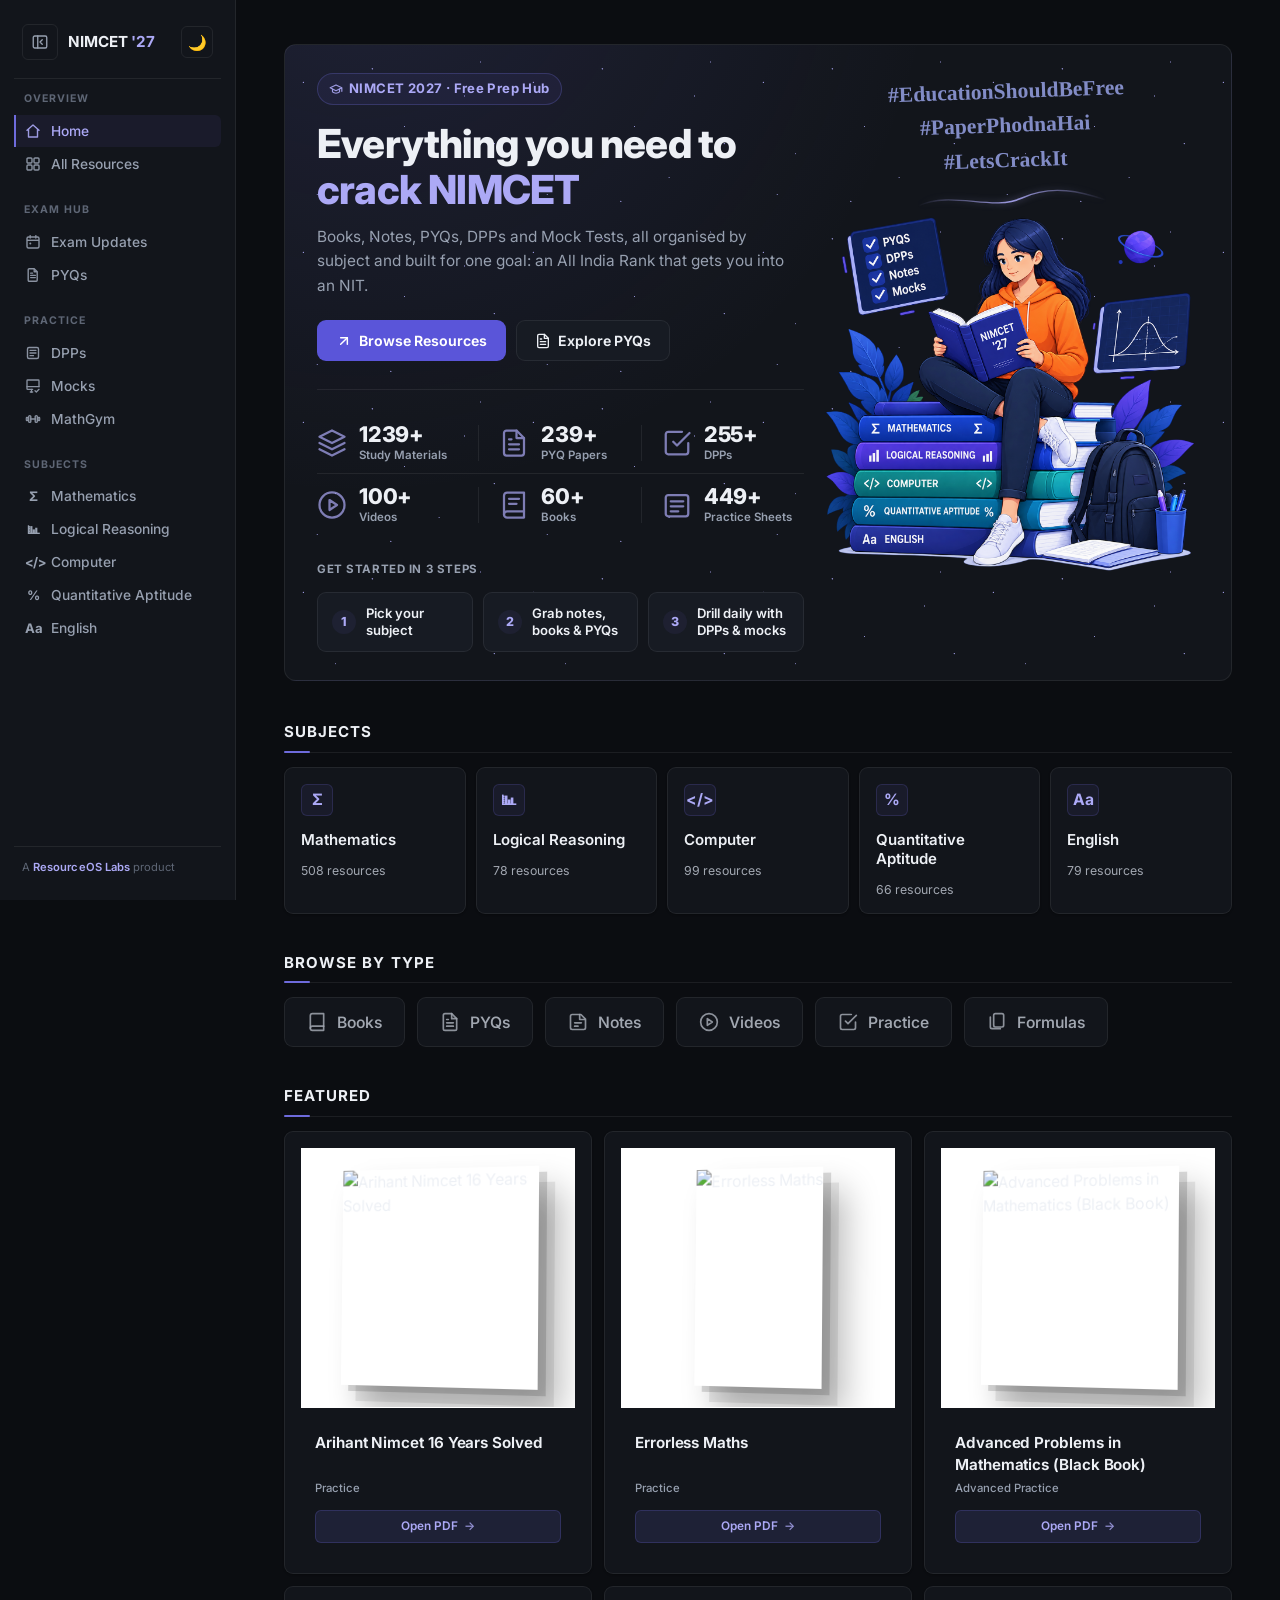
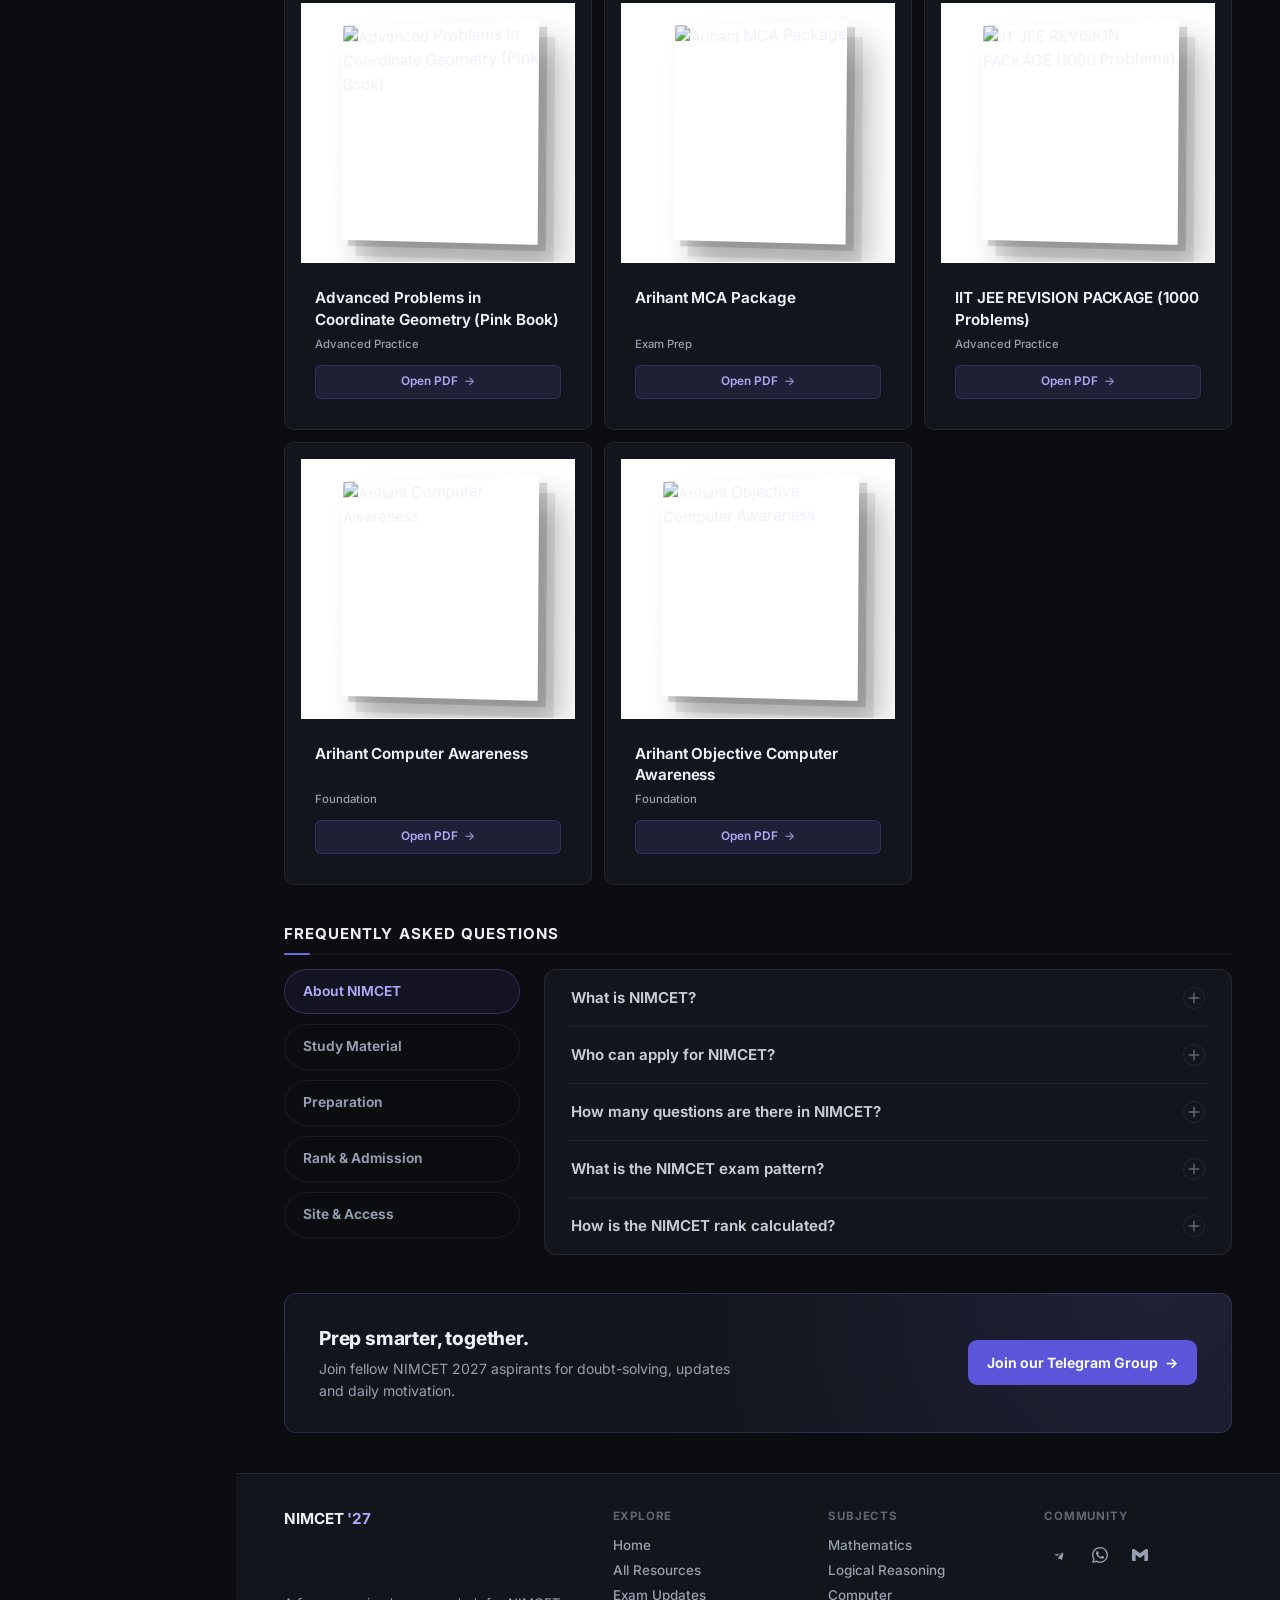
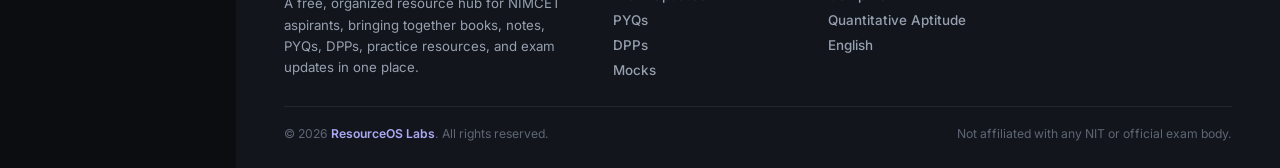
==== commit 3f838707: "added tooltips for collapsed sidebar icons + fixed some ui inconsistenties" ====
--- a/index.html
+++ b/index.html
@@ -110,7 +110,7 @@
                 </span>
                 <span class="brand-text">NIMCET <em>'27</em></span>
                 <button class="icon-btn theme-toggle" id="themeToggle" type="button"
-                    aria-label="Toggle light/dark theme">🌙</button>
+                    aria-label="Toggle light/dark theme" title="Toggle theme">🌙</button>
                 <button class="sidebar-close" id="sidebarClose" aria-label="Close menu">
                     <svg width="16" height="16" viewBox="0 0 16 16" fill="none">
                         <path d="M3.5 3.5 12.5 12.5M12.5 3.5 3.5 12.5" stroke="currentColor" stroke-width="1.6"
--- a/css/layout.css
+++ b/css/layout.css
@@ -111,6 +111,10 @@
 
 .sidebar-collapse-btn .collapse-icon {
   transition: transform 0.32s cubic-bezier(0.32, 0.72, 0, 1);
+}
+
+.sidebar .brand .theme-toggle {
+  background: transparent;
 }
 
 .brand-text {
@@ -261,13 +265,14 @@
 }
 
 .sidebar.collapsed .brand {
+  flex-direction: column;
   justify-content: center;
-  padding: 4px 0 16px;
-  gap: 0;
+  align-items: center;
+  padding: 4px 0 14px;
+  gap: 10px;
 }
 
 .sidebar.collapsed .brand-text,
-.sidebar.collapsed .theme-toggle,
 .sidebar.collapsed .nav-label,
 .sidebar.collapsed .sidebar-foot {
   opacity: 0;
@@ -278,9 +283,20 @@
   overflow: hidden;
 }
 
-.sidebar.collapsed .brand-text,
+.sidebar.collapsed .brand-text {
+  display: none;
+}
+
 .sidebar.collapsed .theme-toggle {
-  display: none;
+  display: inline-flex;
+  margin-left: 0;
+  width: 36px;
+  height: 36px;
+  flex-shrink: 0;
+  opacity: 1;
+  max-width: none;
+  pointer-events: auto;
+  overflow: visible;
 }
 
 .sidebar.collapsed .nav-label {
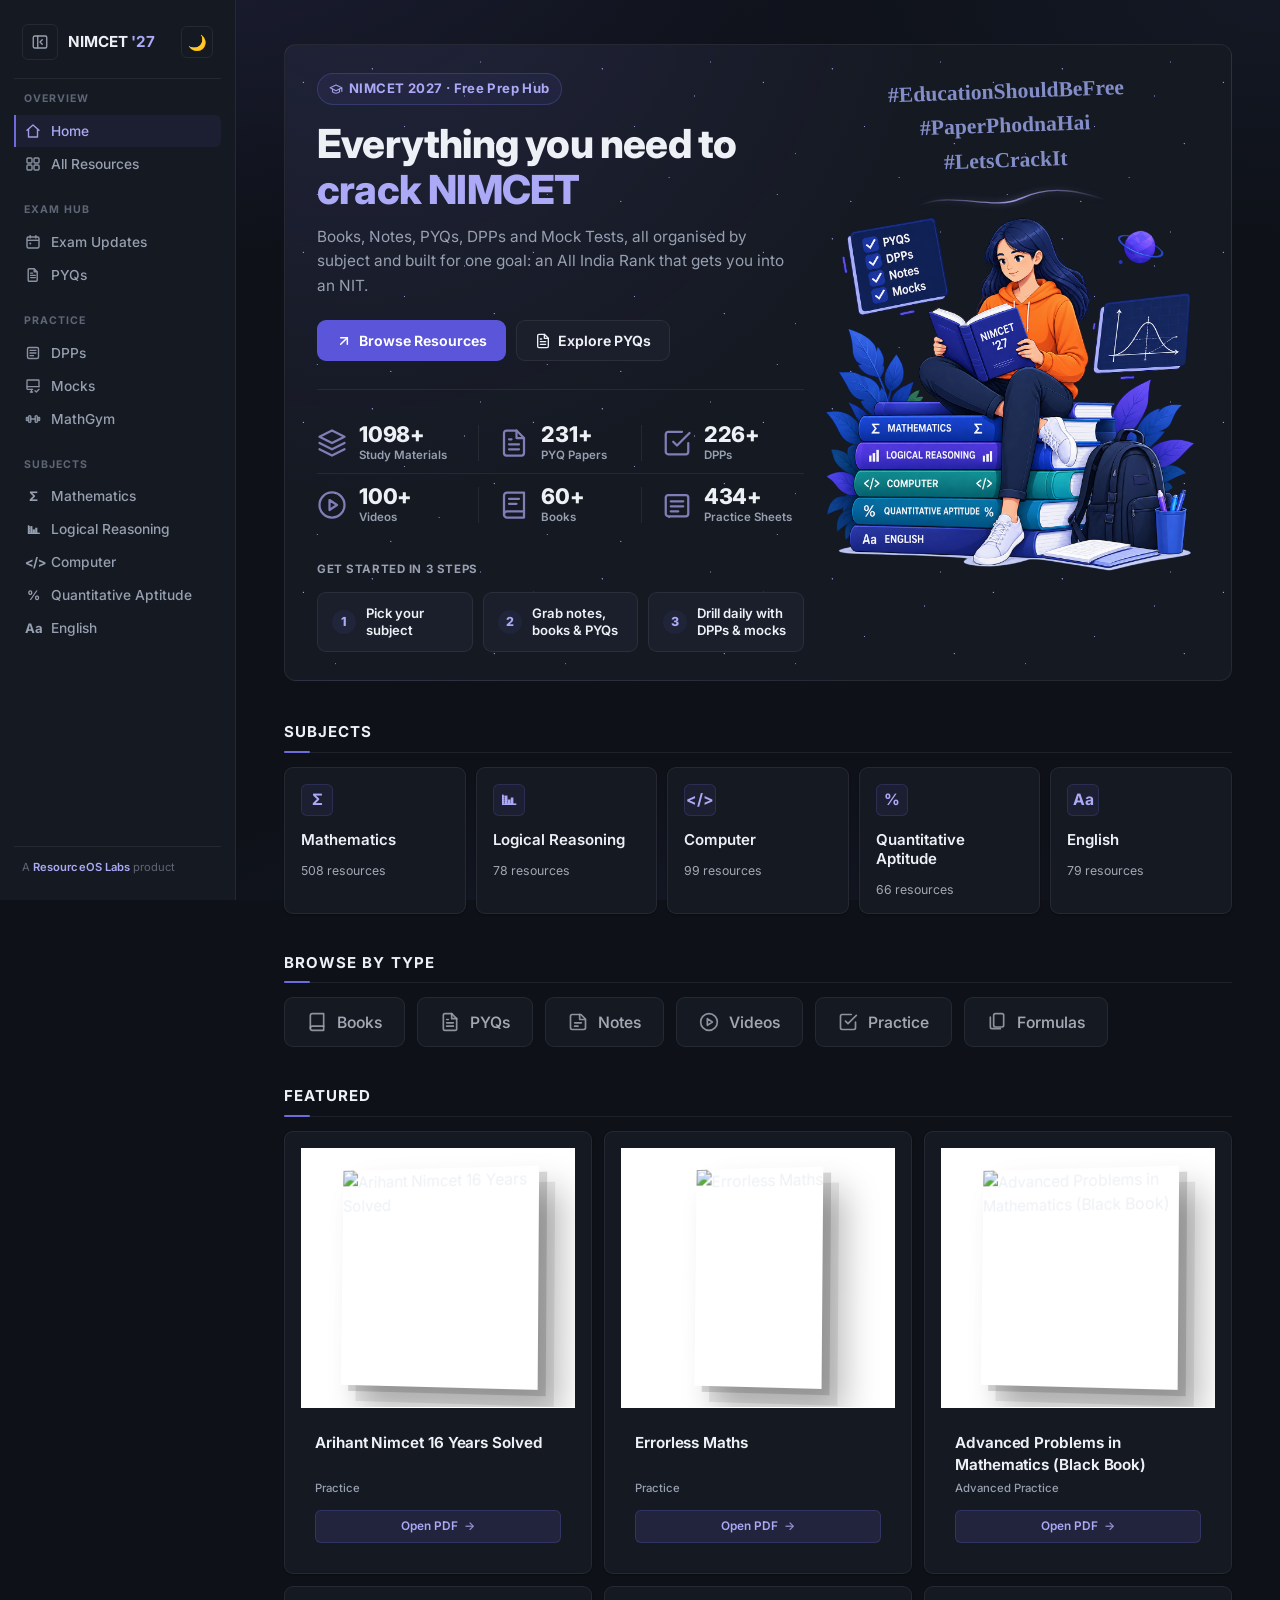
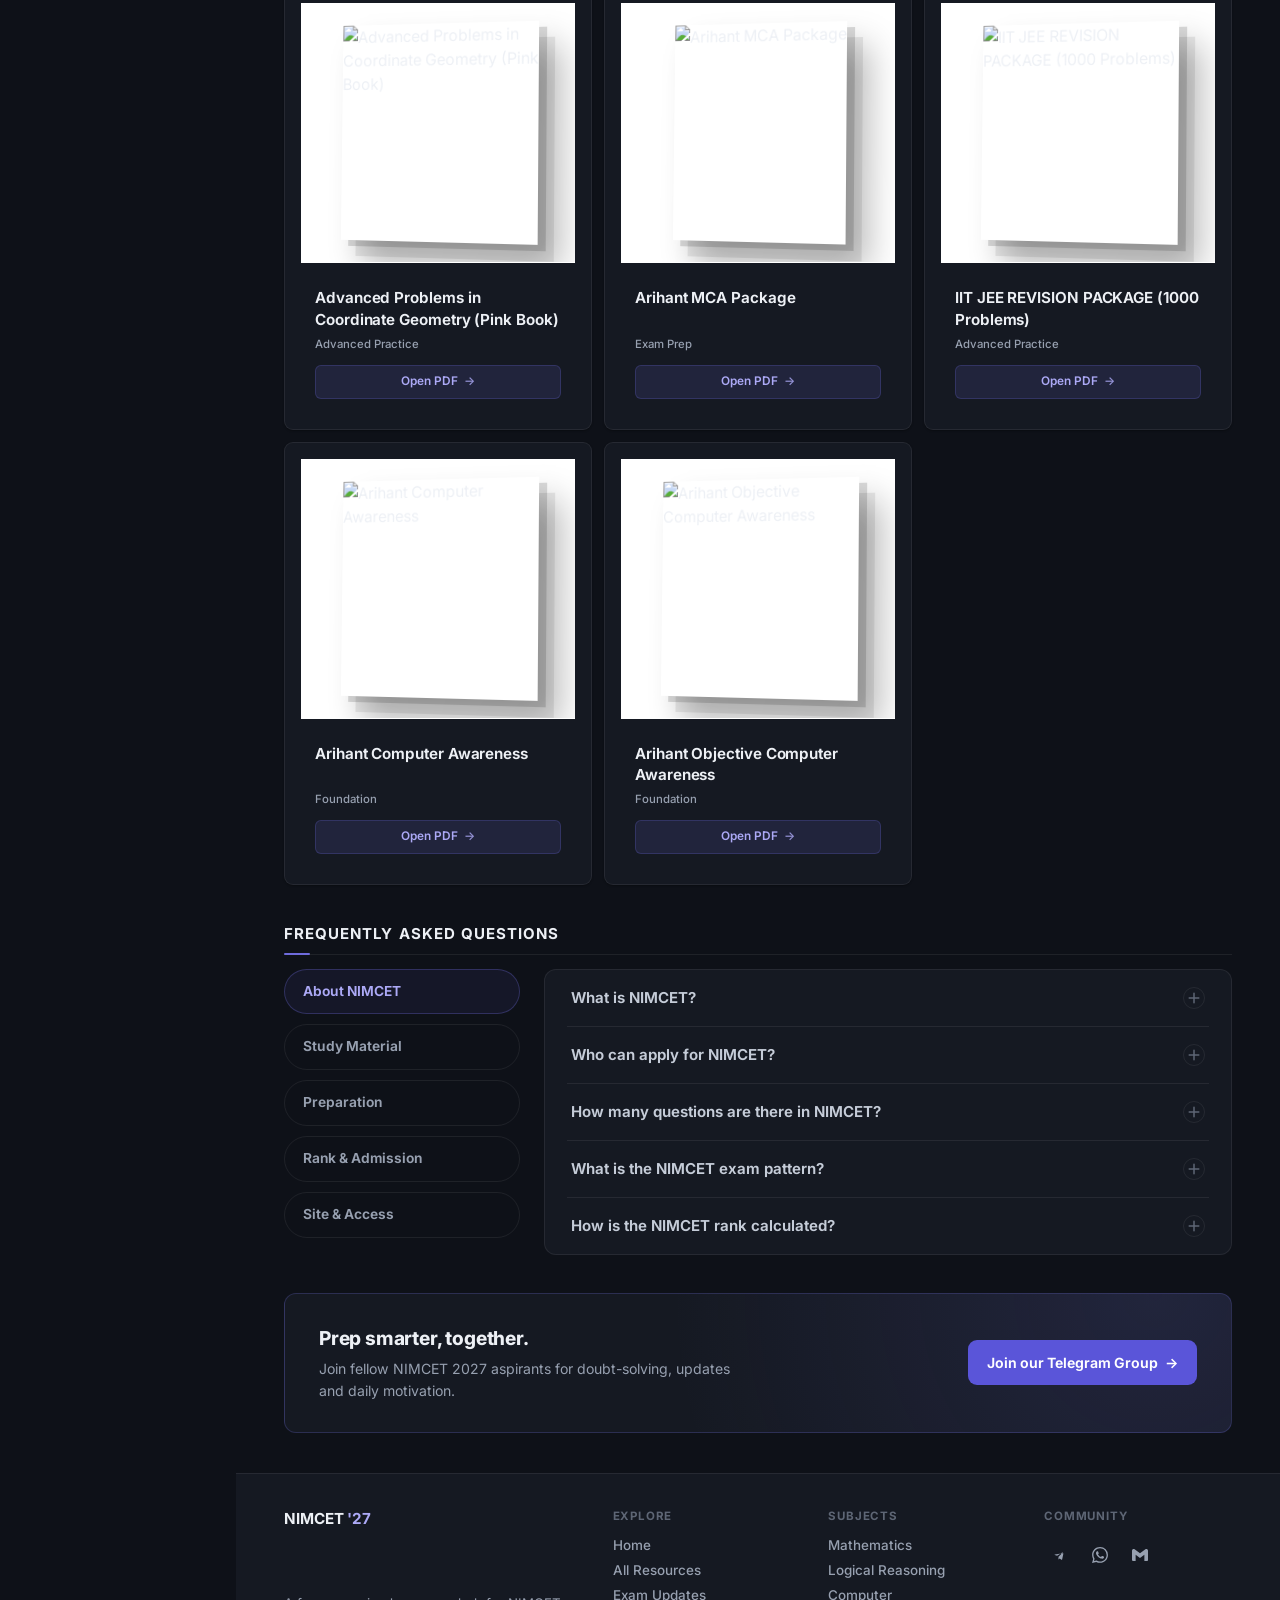
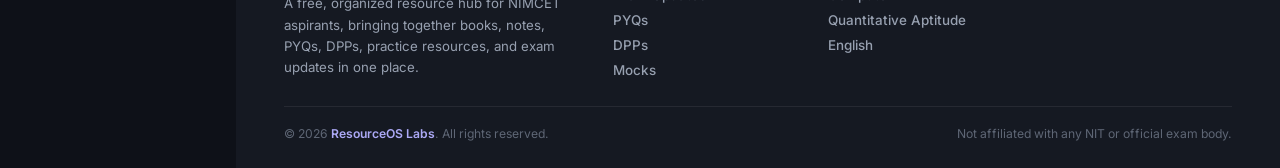
==== commit 9ba7ee30: "changed core bg color for dark mode body" ====
--- a/index.html
+++ b/index.html
@@ -11,7 +11,7 @@
     <meta name="author" content="NIMCET Resources">
     <meta name="robots" content="index, follow">
     <meta name="googlebot" content="index, follow">
-    <meta name="theme-color" content="#0a0a0c">
+    <meta name="theme-color" content="#0e1118">
     <meta name="color-scheme" content="dark">
 
     <meta property="og:type" content="website">
--- a/css/variables.css
+++ b/css/variables.css
@@ -1,8 +1,9 @@
 :root {
-  --bg: #0b0d11;
-  --surface: #12151b;
-  --surface-2: #171b23;
-  --surface-hover: #1b202a;
+  /* Soft deep slate-navy — easier on eyes than pure black */
+  --bg: #0e1118;
+  --surface: #151922;
+  --surface-2: #1a1f2b;
+  --surface-hover: #1f2533;
   --border: rgba(255, 255, 255, 0.07);
   --border-strong: rgba(255, 255, 255, 0.15);
 
--- a/css/base.css
+++ b/css/base.css
@@ -15,7 +15,7 @@
   padding: 0;
   width: 100%;
   max-width: 100%;
-  background: var(--bg);
+  background-color: var(--bg);
   color: var(--text);
   font-family:
     "Inter",
@@ -31,6 +31,38 @@
 
 body {
   position: relative;
+  /* Subtle ambient depth — soft indigo glow, not flat pure black */
+  background-image:
+    radial-gradient(
+      ellipse 110% 70% at 12% -8%,
+      rgba(110, 107, 220, 0.14),
+      transparent 52%
+    ),
+    radial-gradient(
+      ellipse 90% 55% at 100% 0%,
+      rgba(90, 120, 200, 0.07),
+      transparent 48%
+    ),
+    radial-gradient(
+      ellipse 80% 45% at 50% 110%,
+      rgba(40, 50, 90, 0.28),
+      transparent 55%
+    );
+  background-attachment: fixed;
+}
+
+:root[data-theme="light"] body {
+  background-image:
+    radial-gradient(
+      ellipse 100% 60% at 10% -5%,
+      rgba(84, 82, 192, 0.06),
+      transparent 50%
+    ),
+    radial-gradient(
+      ellipse 70% 40% at 100% 0%,
+      rgba(84, 82, 192, 0.04),
+      transparent 45%
+    );
 }
 
 button {
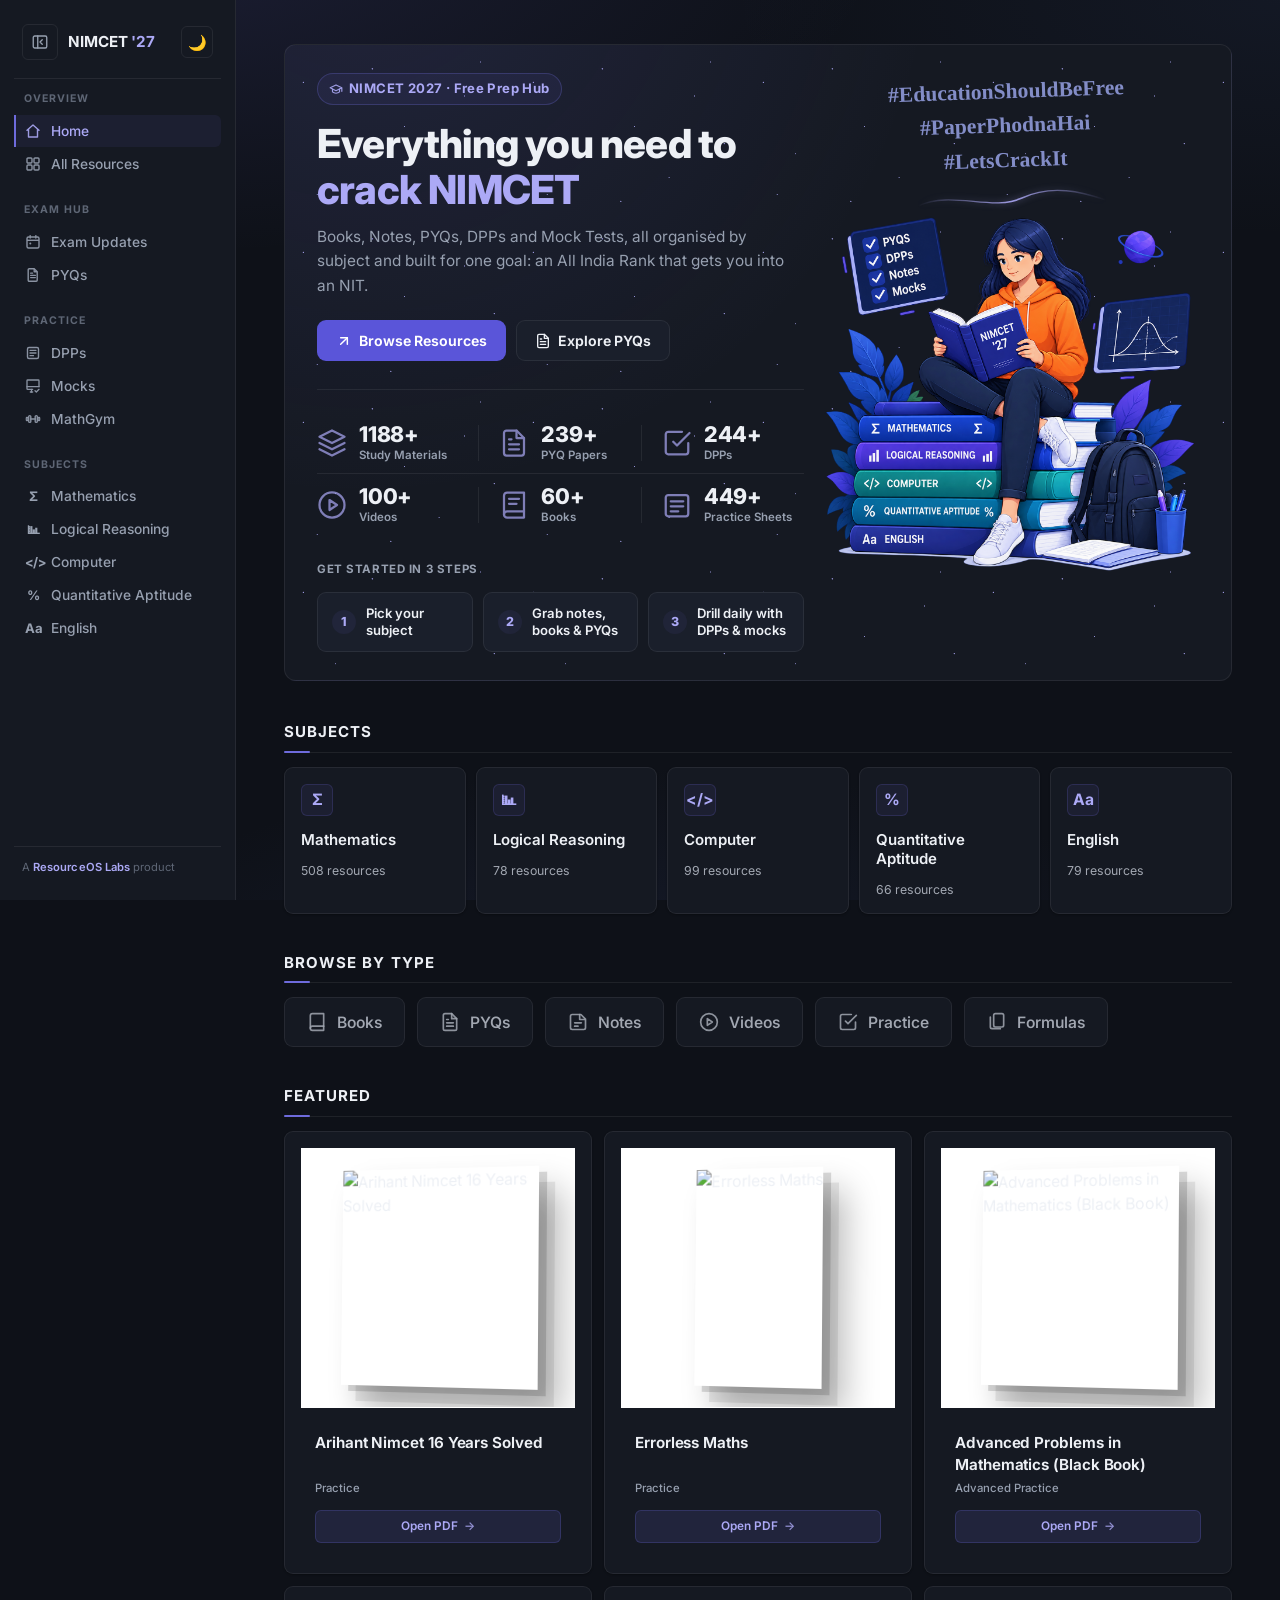
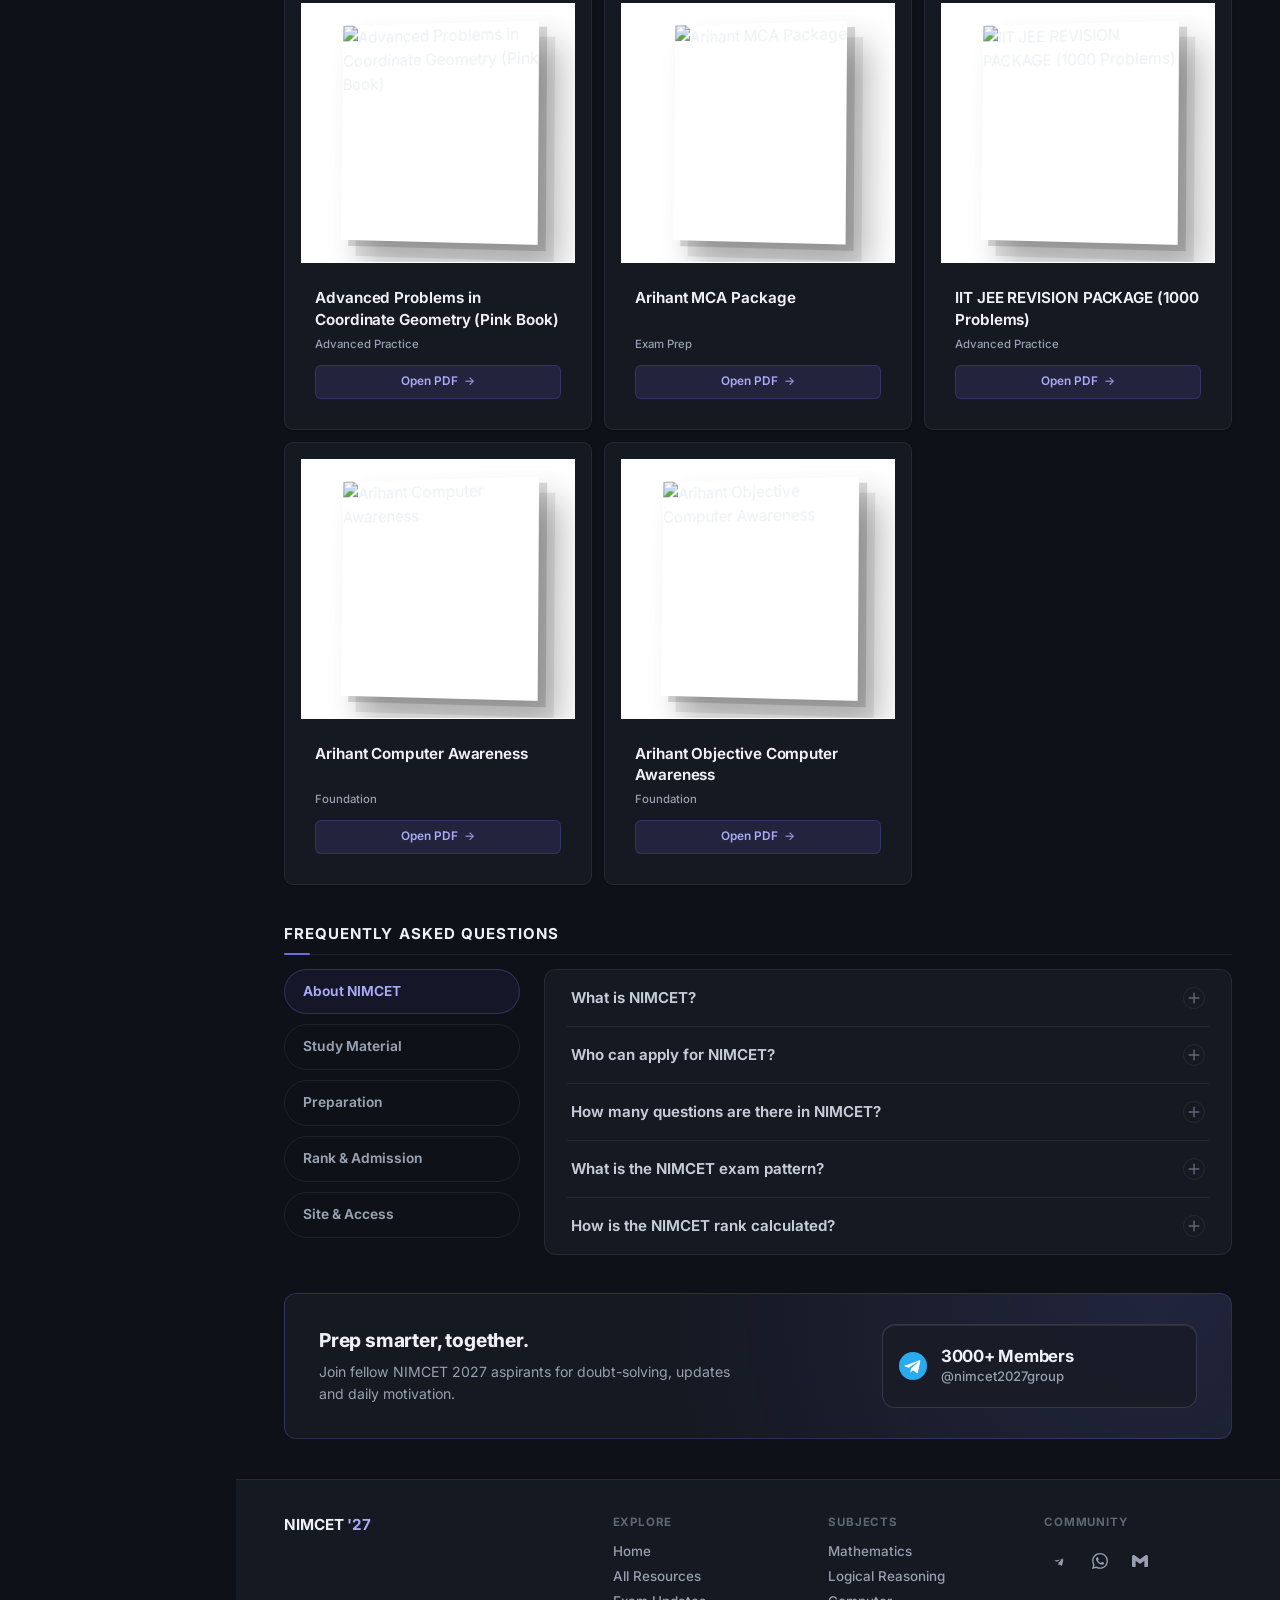
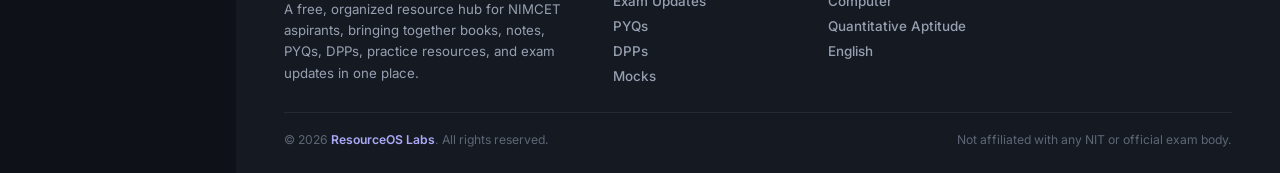
==== commit 3553727d: "updated telegram cta card on home page" ====
--- a/index.html
+++ b/index.html
@@ -213,7 +213,8 @@
                         <span class="nav-symbol">&Sigma;</span>
                         <span>Mathematics</span>
                     </button>
-                    <button class="nav-item" data-nav="subject" data-subject="Logical Reasoning">
+                    <button class="nav-item" data-nav="subject" data-subject="Logical Reasoning"
+                       >
                         <span class="nav-symbol"><span class="sym-desktop-only">📊︎</span><span
                                 class="sym-mobile-only">?!</span></span>
                         <span>Logical Reasoning</span>
@@ -222,7 +223,8 @@
                         <span class="nav-symbol">&lt;/&gt;</span>
                         <span>Computer</span>
                     </button>
-                    <button class="nav-item" data-nav="subject" data-subject="Quantitative Aptitude">
+                    <button class="nav-item" data-nav="subject" data-subject="Quantitative Aptitude"
+                       >
                         <span class="nav-symbol">%</span>
                         <span>Quantitative Aptitude</span>
                     </button>
@@ -355,10 +357,17 @@
                         <p class="cta-banner-sub">Join fellow NIMCET 2027 aspirants for doubt-solving, updates and
                             daily motivation.</p>
                     </div>
-                    <a class="hero-btn hero-btn-primary" id="communityBtn" href="#" target="_blank"
-                        rel="noopener noreferrer">
-                        Join our Telegram Group
-                        <span class="arrow">→</span>
+                    <a class="reach-card reach-card-telegram" id="communityBtn" href="#" target="_blank"
+                        rel="noopener noreferrer" aria-label="Join Telegram group @nimcet2027group">
+                        <svg class="reach-card-icon" width="28" height="28" viewBox="0 0 24 24" aria-hidden="true">
+                            <circle cx="12" cy="12" r="12" fill="#2AABEE" />
+                            <path fill="#FFFFFF"
+                                d="M5.55 11.62 17.4 7.08c.55-.21 1.02.13.84.9l-2.02 9.48c-.15.7-.55.87-1.12.54l-3.1-2.28-1.5 1.44c-.17.17-.31.31-.64.31l.22-3.2 5.84-5.27c.25-.23-.05-.35-.4-.13l-7.23 4.55-3.1-.97c-.67-.2-.68-.67.16-1.23z" />
+                        </svg>
+                        <span class="reach-card-text">
+                            <span class="reach-card-count">3000+ Members</span>
+                            <span class="reach-card-handle">@nimcet2027group</span>
+                        </span>
                     </a>
                 </section>
 
@@ -634,4 +643,4 @@
 
 </body>
 
-</html>+</html>
--- a/css/home.css
+++ b/css/home.css
@@ -618,6 +618,127 @@
   line-height: 1.55;
 }
 
+/* Reach card */
+.reach-card {
+  display: inline-flex;
+  align-items: center;
+  gap: 14px;
+  width: 315px;
+  height: 84px;
+  padding: 0 16px;
+  box-sizing: border-box;
+  border-radius: 13px;
+  border: 1px solid rgba(252, 252, 253, 0.12);
+  background: rgba(26, 29, 39, 0.95);
+  box-shadow: inset 0 1px 0 rgba(255, 255, 255, 0.08);
+  text-decoration: none;
+  color: inherit;
+  flex-shrink: 0;
+  position: relative;
+  overflow: hidden;
+  isolation: isolate;
+  transition:
+    border-color 0.2s ease,
+    background 0.2s ease;
+  -webkit-tap-highlight-color: transparent;
+}
+
+/* Subtle shine under text/icon */
+.reach-card::before {
+  content: "";
+  position: absolute;
+  top: 0;
+  bottom: 0;
+  left: 0;
+  width: 50%;
+  background: linear-gradient(
+    105deg,
+    transparent 0%,
+    rgba(172, 169, 246, 0.08) 42%,
+    rgba(110, 107, 220, 0.04) 55%,
+    transparent 100%
+  );
+  opacity: 0;
+  transform: translateX(-120%);
+  transition:
+    opacity 0.28s ease,
+    transform 0.8s ease;
+  pointer-events: none;
+  z-index: 0;
+}
+
+.reach-card:hover {
+  border-color: rgba(252, 252, 253, 0.18);
+  background: rgba(32, 36, 48, 0.98);
+}
+
+.reach-card:hover::before {
+  opacity: 1;
+  transform: translateX(220%);
+}
+
+.reach-card-icon {
+  flex-shrink: 0;
+  display: block;
+  position: relative;
+  z-index: 2;
+}
+
+.reach-card-text {
+  display: flex;
+  flex-direction: column;
+  gap: 2px;
+  min-width: 0;
+  text-align: left;
+  position: relative;
+  z-index: 2;
+}
+
+.reach-card-count,
+.reach-card-handle {
+  position: relative;
+  z-index: 2;
+}
+
+.reach-card-count {
+  font-size: 1.05rem;
+  font-weight: 700;
+  letter-spacing: -0.015em;
+  color: var(--text);
+  line-height: 1.2;
+}
+
+.reach-card-handle {
+  font-size: 0.82rem;
+  font-weight: 500;
+  color: var(--text-dim);
+  line-height: 1.25;
+}
+
+:root[data-theme="light"] .reach-card {
+  border-color: rgba(27, 33, 48, 0.12);
+  background: #f4f5f8;
+  box-shadow: inset 0 1px 0 rgba(255, 255, 255, 0.9);
+}
+
+:root[data-theme="light"] .reach-card:hover {
+  border-color: rgba(84, 82, 192, 0.22);
+  background: #eef0f4;
+}
+
+/* Soft indigo/purple shine for light mode */
+:root[data-theme="light"] .reach-card::before {
+  display: block;
+  content: "";
+  background: linear-gradient(
+    105deg,
+    transparent 0%,
+    rgba(84, 82, 192, 0.09) 42%,
+    rgba(84, 82, 192, 0.04) 55%,
+    transparent 100%
+  );
+}
+
 /* ============ Home page final CTA ============ */
 /* ============ Site footer ============ */
 .site-footer {
--- a/css/responsive.css
+++ b/css/responsive.css
@@ -86,6 +86,7 @@
     display: none !important;
   }
 
+  /* Collapsed state is desktop-only — reset if class leaks to mobile */
   .sidebar.collapsed {
     width: min(86vw, 320px);
     padding-top: calc(16px + var(--safe-top));
@@ -679,9 +680,26 @@
     max-width: none;
   }
 
-  .cta-banner #communityBtn {
-    justify-content: center;
-    min-height: 46px;
+  .cta-banner .reach-card {
+    width: 100%;
+    max-width: 315px;
+    height: 76px;
+    margin-inline: auto;
+    padding: 0 14px;
+    gap: 12px;
+  }
+
+  .cta-banner .reach-card-icon {
+    width: 26px;
+    height: 26px;
+  }
+
+  .cta-banner .reach-card-count {
+    font-size: 0.98rem;
+  }
+
+  .cta-banner .reach-card-handle {
+    font-size: 0.78rem;
   }
 
   .section-head-row {
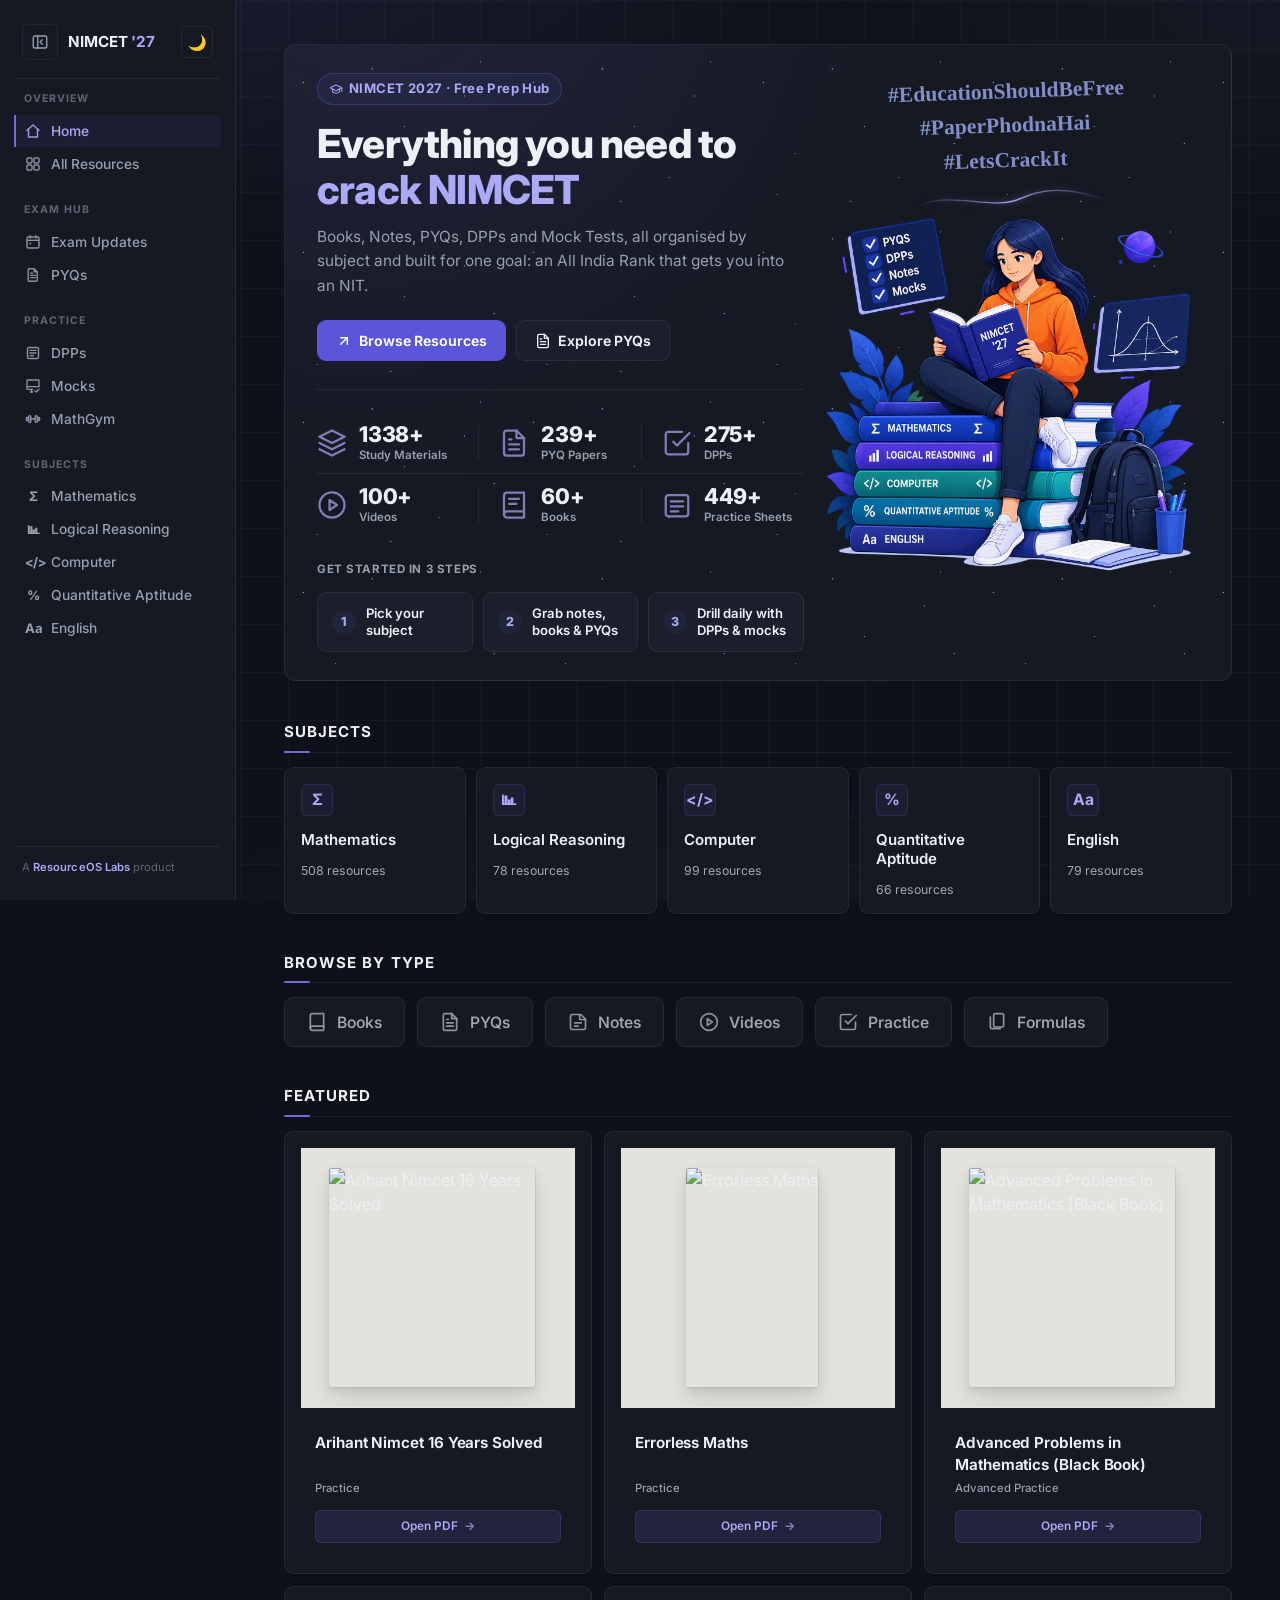
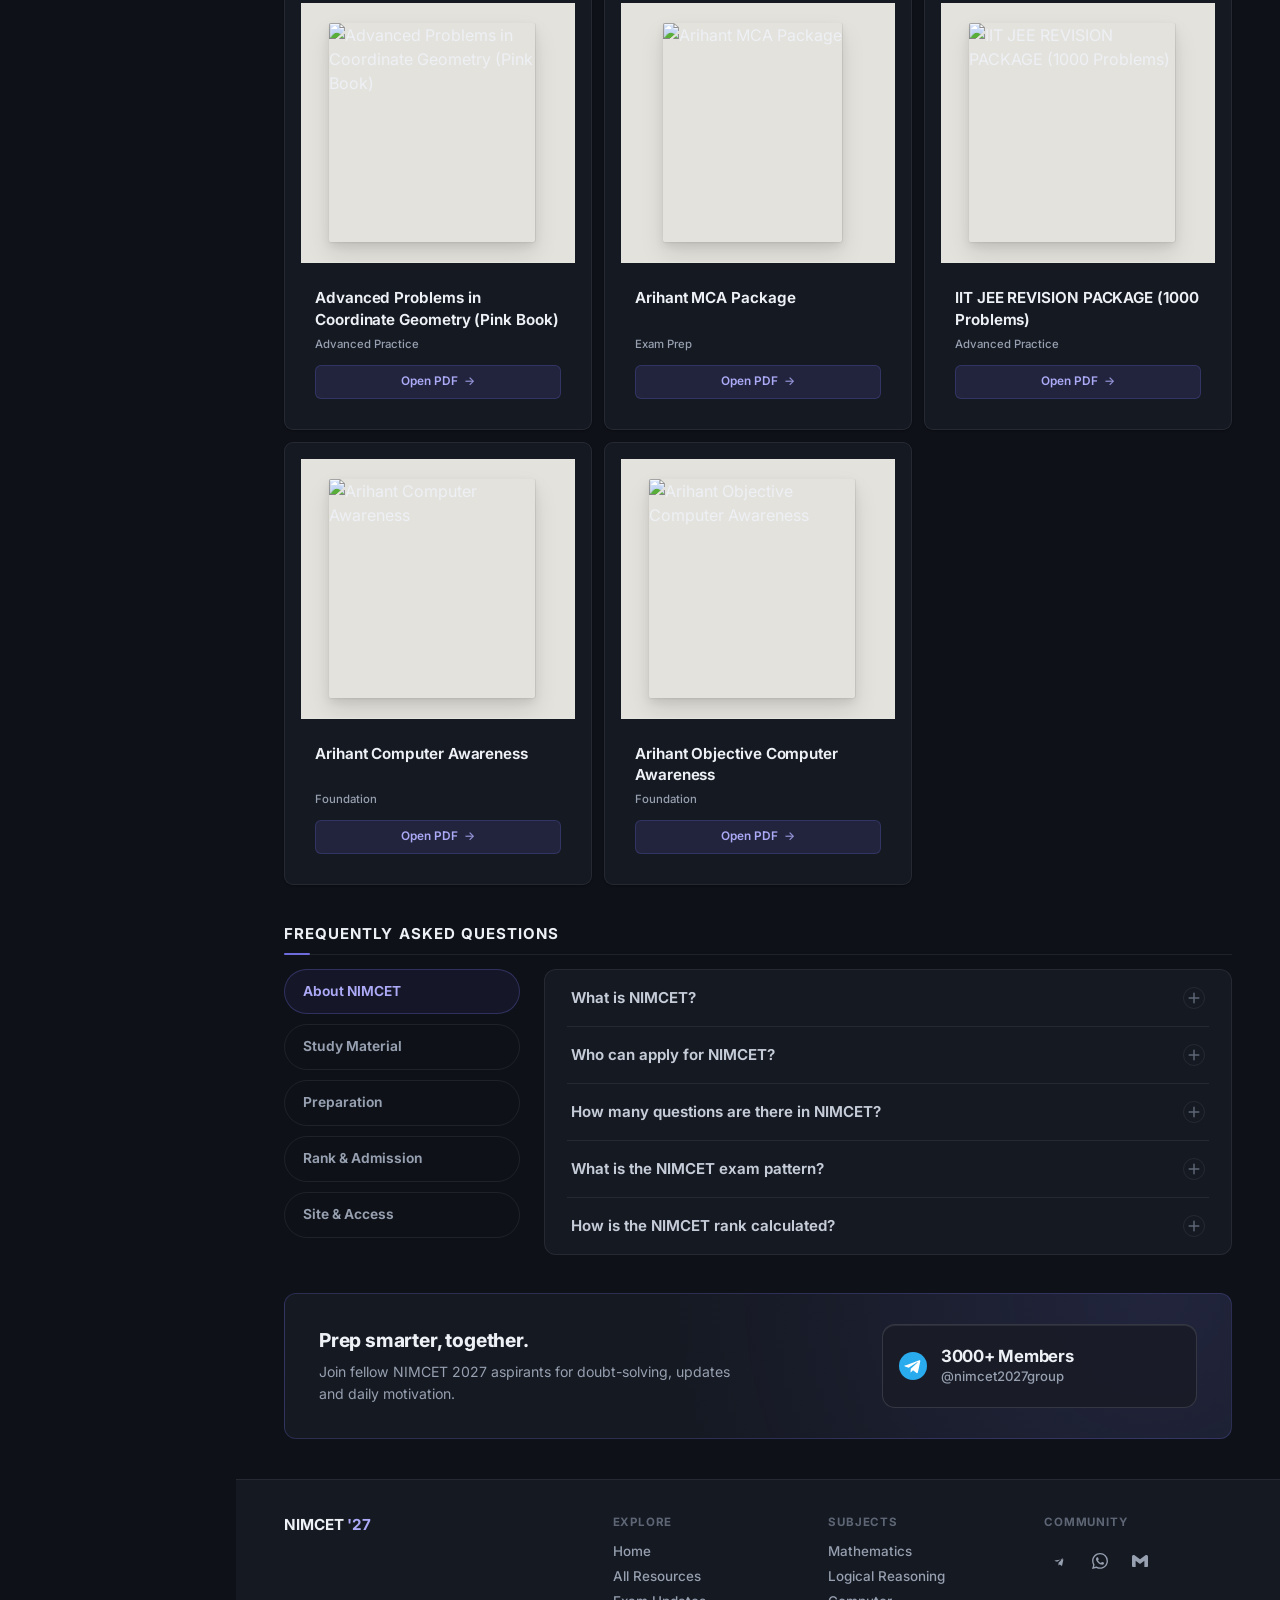
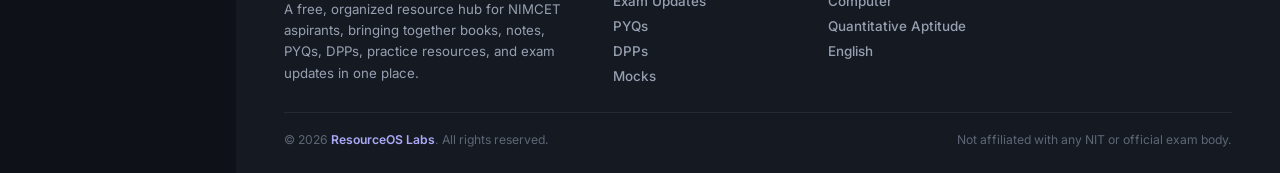
==== commit ecca769f: "updated book card ui/ux" ====
--- a/index.html
+++ b/index.html
@@ -213,8 +213,7 @@
                         <span class="nav-symbol">&Sigma;</span>
                         <span>Mathematics</span>
                     </button>
-                    <button class="nav-item" data-nav="subject" data-subject="Logical Reasoning"
-                       >
+                    <button class="nav-item" data-nav="subject" data-subject="Logical Reasoning">
                         <span class="nav-symbol"><span class="sym-desktop-only">📊︎</span><span
                                 class="sym-mobile-only">?!</span></span>
                         <span>Logical Reasoning</span>
@@ -223,8 +222,7 @@
                         <span class="nav-symbol">&lt;/&gt;</span>
                         <span>Computer</span>
                     </button>
-                    <button class="nav-item" data-nav="subject" data-subject="Quantitative Aptitude"
-                       >
+                    <button class="nav-item" data-nav="subject" data-subject="Quantitative Aptitude">
                         <span class="nav-symbol">%</span>
                         <span>Quantitative Aptitude</span>
                     </button>
@@ -639,8 +637,22 @@
         ↑
     </button>
 
+    <!-- Book cover lightbox (desktop only; opened via JS) -->
+    <div class="book-lightbox" id="bookLightbox" hidden>
+        <div class="book-lightbox-backdrop" data-lightbox-close></div>
+        <div class="book-lightbox-stage">
+            <button class="book-lightbox-close" type="button" aria-label="Close preview" data-lightbox-close>
+                <svg width="20" height="20" viewBox="0 0 24 24" fill="none" stroke="currentColor" stroke-width="2"
+                    stroke-linecap="round" stroke-linejoin="round" aria-hidden="true">
+                    <path d="M18 6L6 18M6 6l12 12" />
+                </svg>
+            </button>
+            <img class="book-lightbox-img" id="bookLightboxImg" alt="" />
+        </div>
+    </div>
+
     <script type="module" src="js/main.js"></script>
 
 </body>
 
-</html>
+</html>
--- a/css/variables.css
+++ b/css/variables.css
@@ -64,6 +64,9 @@
   --hero-star-opacity-max: 0.75;
   --hero-slogan-color: #a8b4ff;
   --hero-btn-primary-bg: #5a55d9;
+
+  /* Soft warm paper tone for book covers — not pure white, not dark */
+  --book-cover-bg: #e4e2dc;
 }
 
 @media (prefers-reduced-motion: reduce) {
@@ -126,6 +129,8 @@
 
   --sidebar-bg: #e8ebf0;
   --nav-item-color: #3a4457;
+
+  --book-cover-bg: #ffffff;
 }
 
 :root[data-theme="light"] .overlay {
--- a/css/base.css
+++ b/css/base.css
@@ -31,8 +31,9 @@
 
 body {
   position: relative;
-  /* Subtle ambient depth — soft indigo glow, not flat pure black */
   background-image:
+    linear-gradient(rgba(255, 255, 255, 0.028) 1px, transparent 1px),
+    linear-gradient(90deg, rgba(255, 255, 255, 0.028) 1px, transparent 1px),
     radial-gradient(
       ellipse 110% 70% at 12% -8%,
       rgba(110, 107, 220, 0.14),
@@ -48,6 +49,12 @@
       rgba(40, 50, 90, 0.28),
       transparent 55%
     );
+  background-size:
+    48px 48px,
+    48px 48px,
+    auto,
+    auto,
+    auto;
   background-attachment: fixed;
 }
 
@@ -63,6 +70,7 @@
       rgba(84, 82, 192, 0.04),
       transparent 45%
     );
+  background-size: auto, auto;
 }
 
 button {
@@ -106,8 +114,6 @@
   border-radius: var(--radius-sm);
 }
 
-/* ============ Scrollbar ============ */
-
 html {
   scrollbar-width: thin;
   scrollbar-color: var(--border-strong) transparent;
@@ -139,7 +145,6 @@
   background: transparent;
 }
 
-/* App preload gate */
 .app-preload {
   position: fixed;
   inset: 0;
--- a/css/cards.css
+++ b/css/cards.css
@@ -288,13 +288,12 @@
 .book-cover {
   width: 100%;
   height: 260px;
-  background: #fff;
+  background: var(--book-cover-bg);
   display: flex;
   align-items: center;
   justify-content: center;
-  padding: 20px 35px;
+  padding: 20px 40px 20px 28px;
   border-bottom: 1px solid var(--border);
-  perspective: 1200px;
   overflow: hidden;
 }
 
@@ -304,28 +303,130 @@
   width: auto;
   height: 100%;
   object-fit: contain;
-  transform: rotateY(-16deg) rotateX(2deg);
-  transform-origin: center center;
+  border-radius: 2px;
   box-shadow:
-    8px 6px 0 rgba(0, 0, 0, 0.14),
-    16px 16px 0 rgba(0, 0, 0, 0.08),
-    22px 24px 32px rgba(0, 0, 0, 0.28);
-  transition:
-    transform 0.65s cubic-bezier(0.22, 1, 0.36, 1),
-    box-shadow 0.65s cubic-bezier(0.22, 1, 0.36, 1);
+    0 1px 2px rgba(0, 0, 0, 0.06),
+    0 4px 8px rgba(0, 0, 0, 0.08),
+    0 12px 24px rgba(0, 0, 0, 0.1),
+    1px 0 0 rgba(0, 0, 0, 0.05);
+  transition: box-shadow 0.35s ease;
 }
 
 .book-card:hover .book-cover img {
-  transform: rotateY(0deg) rotateX(0deg) translateY(-4px);
+  /* Image stays still — only page-edge depth appears behind */
   box-shadow:
-    8px 10px 0 rgba(0, 0, 0, 0.1),
-    16px 22px 28px rgba(0, 0, 0, 0.22);
+    /* soft ambient drop */
+    0 2px 4px rgba(0, 0, 0, 0.05),
+    0 10px 22px rgba(0, 0, 0, 0.1),
+    /* page stack (right edge) */ 2px 0 0 #f7f7f7,
+    3px 0 0 rgba(0, 0, 0, 0.08),
+    5px 0 0 #f7f7f7,
+    6px 0 0 rgba(0, 0, 0, 0.07),
+    8px 0 0 #f7f7f7,
+    9px 0 0 rgba(0, 0, 0, 0.06),
+    /* slight bottom page edge */ 0 1px 0 rgba(0, 0, 0, 0.04),
+    1px 2px 0 rgba(0, 0, 0, 0.03);
 }
 
 .book-cover-placeholder {
   width: 100%;
   height: 100%;
   background: var(--surface-2);
+}
+
+/* Desktop only: zoom cursor on book cover image */
+@media (min-width: 881px) {
+  .book-cover img {
+    cursor: zoom-in;
+  }
+}
+
+/* Book cover lightbox */
+.book-lightbox {
+  position: fixed;
+  inset: 0;
+  z-index: 10000;
+  display: flex;
+  align-items: center;
+  justify-content: center;
+  padding: 48px 24px;
+  box-sizing: border-box;
+}
+
+.book-lightbox[hidden] {
+  display: none;
+}
+
+.book-lightbox-backdrop {
+  position: absolute;
+  inset: 0;
+  background: rgba(8, 10, 16, 0.82);
+  backdrop-filter: blur(6px);
+  -webkit-backdrop-filter: blur(6px);
+  cursor: pointer;
+}
+
+.book-lightbox-img {
+  position: relative;
+  z-index: 1;
+  display: block;
+  max-width: min(520px, 88vw);
+  max-height: 86vh;
+  width: auto;
+  height: auto;
+  object-fit: contain;
+  border-radius: 4px;
+  box-shadow:
+    0 4px 12px rgba(0, 0, 0, 0.25),
+    0 24px 48px rgba(0, 0, 0, 0.4);
+  user-select: none;
+  pointer-events: none;
+}
+
+.book-lightbox-close {
+  position: absolute;
+  top: 16px;
+  right: 16px;
+  z-index: 2;
+  display: flex;
+  align-items: center;
+  justify-content: center;
+  width: 40px;
+  height: 40px;
+  padding: 0;
+  border: 1px solid rgba(255, 255, 255, 0.12);
+  border-radius: 50%;
+  background: rgba(255, 255, 255, 0.08);
+  color: #edf0f5;
+  cursor: pointer;
+  transition:
+    background 0.15s ease,
+    border-color 0.15s ease;
+}
+
+.book-lightbox-close:hover {
+  background: rgba(255, 255, 255, 0.14);
+  border-color: rgba(255, 255, 255, 0.22);
+}
+
+.book-lightbox-close:focus-visible {
+  outline: 2px solid var(--accent);
+  outline-offset: 2px;
+}
+
+:root[data-theme="light"] .book-lightbox-backdrop {
+  background: rgba(27, 33, 48, 0.55);
+}
+
+:root[data-theme="light"] .book-lightbox-close {
+  border-color: rgba(27, 33, 48, 0.12);
+  background: rgba(255, 255, 255, 0.9);
+  color: #1b2130;
+}
+
+:root[data-theme="light"] .book-lightbox-close:hover {
+  background: #fff;
+  border-color: rgba(27, 33, 48, 0.2);
 }
 
 .book-card-content {
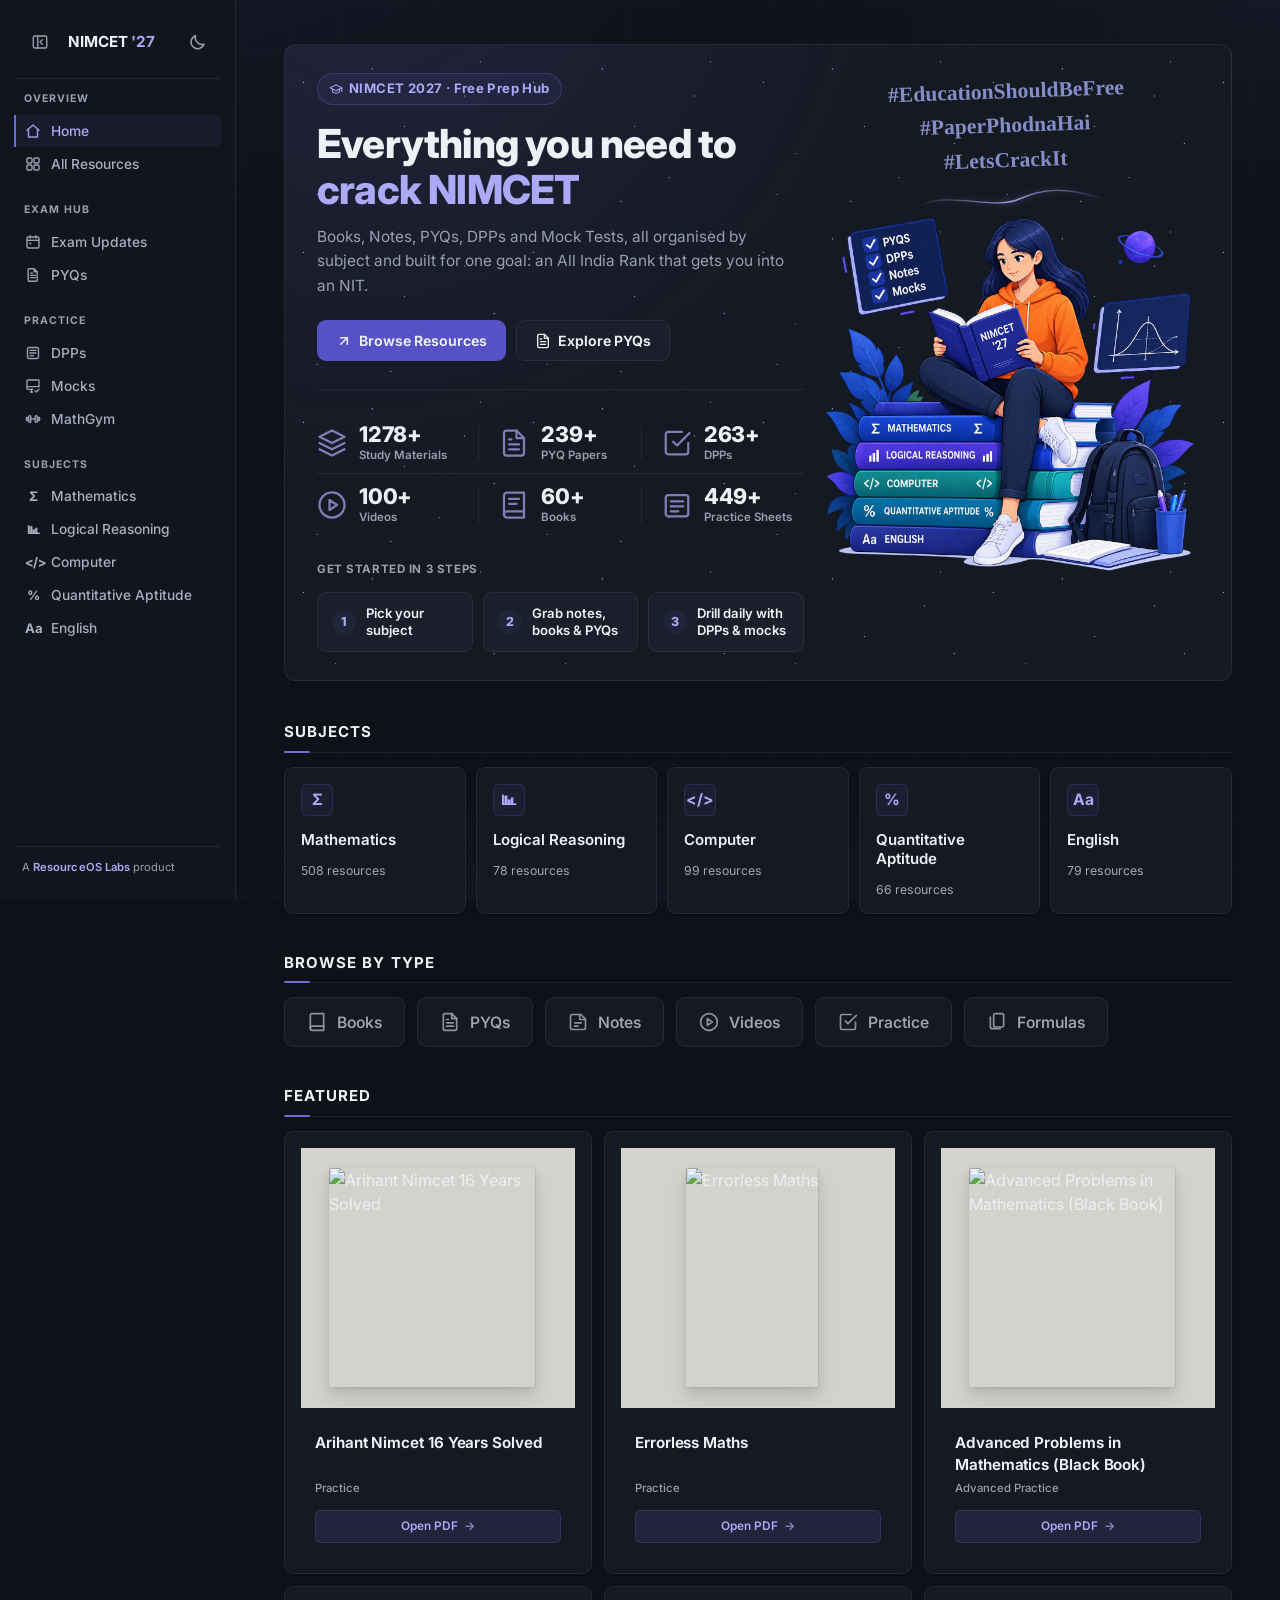
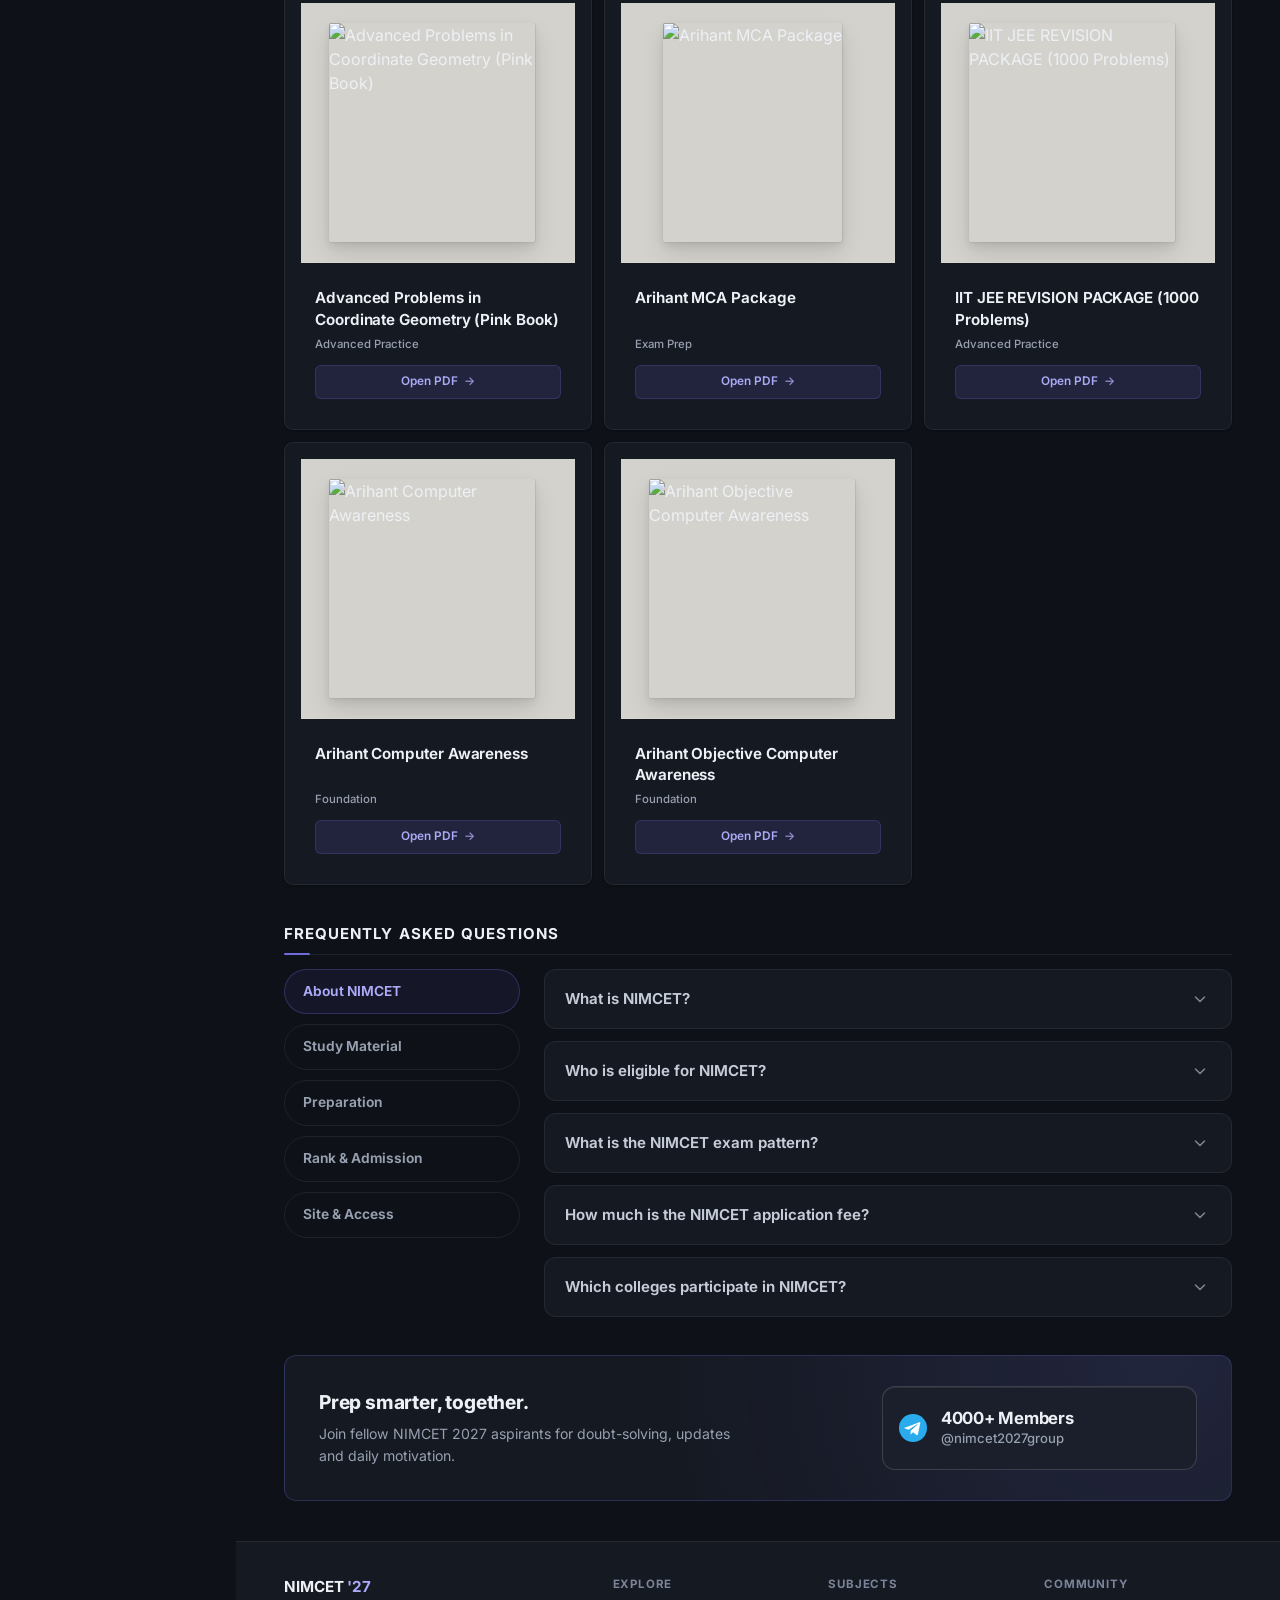
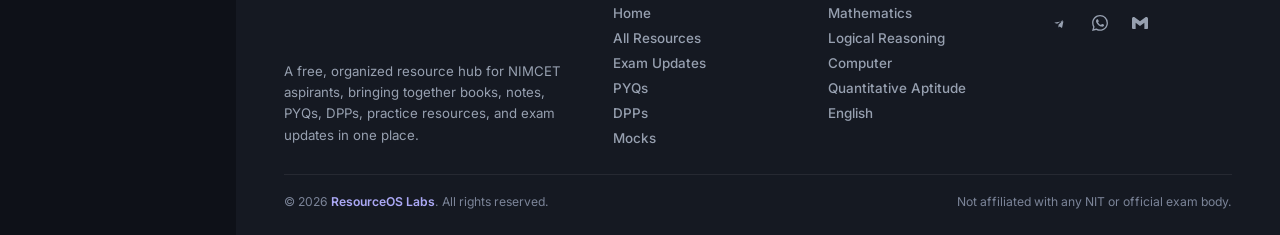
==== commit 05ec2d51: "few bug fixes" ====
--- a/index.html
+++ b/index.html
@@ -363,7 +363,7 @@
                                 d="M5.55 11.62 17.4 7.08c.55-.21 1.02.13.84.9l-2.02 9.48c-.15.7-.55.87-1.12.54l-3.1-2.28-1.5 1.44c-.17.17-.31.31-.64.31l.22-3.2 5.84-5.27c.25-.23-.05-.35-.4-.13l-7.23 4.55-3.1-.97c-.67-.2-.68-.67.16-1.23z" />
                         </svg>
                         <span class="reach-card-text">
-                            <span class="reach-card-count">3000+ Members</span>
+                            <span class="reach-card-count">4000+ Members</span>
                             <span class="reach-card-handle">@nimcet2027group</span>
                         </span>
                     </a>
--- a/css/variables.css
+++ b/css/variables.css
@@ -9,7 +9,7 @@
 
   --text: #edf0f5;
   --text-dim: #97a0b0;
-  --text-faint: #5e6675;
+  --text-faint: #7b8498;
   --text-calm: #b9bfcadb;
   --text-calm-h: #c6cbd3;
   --text-muted: #858d9d;
@@ -33,10 +33,10 @@
   --upd-result: #6cbb84;
   --upd-important: #d67b7b;
 
-  --diff-easy: #3dd66b;
-  --diff-medium: #e0a72e;
-  --diff-hard: #f0575d;
-  --diff-insane: #d65fe0;
+  --diff-easy: #5ec98a;
+  --diff-medium: #d9a441;
+  --diff-hard: #e8696f;
+  --diff-insane: #c47ad6;
 
   --dpp-badge: #bdb5cd;
 
@@ -53,20 +53,22 @@
 
   --sidebar-w: 236px;
   --sidebar-w-collapsed: 68px;
-  --sidebar-bg: var(--surface);
-  --nav-item-color: var(--text-dim);
+  --sidebar-bg: #11151d;
+  --nav-item-color: #a8b0bf;
+  --nav-label-color: var(--text-dim);
   --safe-top: env(safe-area-inset-top, 0px);
   --safe-bottom: env(safe-area-inset-bottom, 0px);
   --safe-left: env(safe-area-inset-left, 0px);
   --safe-right: env(safe-area-inset-right, 0px);
 
-  --hero-star-opacity-min: 0.35;
-  --hero-star-opacity-max: 0.75;
+  --hero-star-opacity-min: 0.22;
+  --hero-star-opacity-max: 0.5;
   --hero-slogan-color: #a8b4ff;
-  --hero-btn-primary-bg: #5a55d9;
+  --hero-btn-primary-bg: #5652c6;
+  --hero-btn-primary-text: #eceefb;
 
   /* Soft warm paper tone for book covers — not pure white, not dark */
-  --book-cover-bg: #e4e2dc;
+  --book-cover-bg: #d4d2cc;
 }
 
 @media (prefers-reduced-motion: reduce) {
@@ -126,9 +128,11 @@
   --hero-star-opacity-max: 0.34;
   --hero-slogan-color: #4d4ab8;
   --hero-btn-primary-bg: var(--accent);
+  --hero-btn-primary-text: #fff;
 
   --sidebar-bg: #e8ebf0;
-  --nav-item-color: #3a4457;
+  --nav-item-color: #1a2232;
+  --nav-label-color: #38425a;
 
   --book-cover-bg: #ffffff;
 }
@@ -140,4 +144,4 @@
 :root[data-theme="light"] .update-new {
   border-color: rgba(39, 116, 74, 0.32);
   background: rgba(39, 116, 74, 0.1);
-}
+}
--- a/css/base.css
+++ b/css/base.css
@@ -32,11 +32,11 @@
 body {
   position: relative;
   background-image:
-    linear-gradient(rgba(255, 255, 255, 0.028) 1px, transparent 1px),
-    linear-gradient(90deg, rgba(255, 255, 255, 0.028) 1px, transparent 1px),
+    linear-gradient(rgba(255, 255, 255, 0.016) 1px, transparent 1px),
+    linear-gradient(90deg, rgba(255, 255, 255, 0.016) 1px, transparent 1px),
     radial-gradient(
       ellipse 110% 70% at 12% -8%,
-      rgba(110, 107, 220, 0.14),
+      rgba(110, 107, 220, 0.08),
       transparent 52%
     ),
     radial-gradient(
@@ -181,3 +181,9 @@
 html.is-scrolling .gym-card {
   pointer-events: none;
 }
+
+/* Dark mode: stronger text selection */
+:root:not([data-theme="light"]) ::selection {
+  background: rgba(110, 107, 220, 0.35);
+  color: var(--text);
+}
--- a/css/layout.css
+++ b/css/layout.css
@@ -3,7 +3,7 @@
   display: none;
   position: fixed;
   inset: 0;
-  background: rgba(3, 4, 6, 0.68);
+  background: rgba(8, 10, 16, 0.7);
   z-index: 35;
   opacity: 0;
   transition: opacity 0.2s ease;
@@ -86,21 +86,19 @@
   height: 36px;
   margin: 0;
   padding: 0;
-  border: 1px solid var(--border);
+  border: none;
   border-radius: var(--radius-sm);
   background: transparent;
   color: var(--text-dim);
   cursor: pointer;
   transition:
     color 0.15s ease,
-    border-color 0.15s ease,
     background 0.15s ease,
     transform 0.32s cubic-bezier(0.32, 0.72, 0, 1);
 }
 
 .sidebar-collapse-btn:hover {
   color: var(--text);
-  border-color: var(--border-strong);
   background: var(--surface-hover);
 }
 
@@ -115,6 +113,11 @@
 
 .sidebar .brand .theme-toggle {
   background: transparent;
+}
+
+.sidebar .brand .theme-toggle:hover {
+  color: var(--text);
+  background: var(--surface-hover);
 }
 
 .brand-text {
@@ -180,7 +183,7 @@
   font-weight: 700;
   letter-spacing: 0.09em;
   text-transform: uppercase;
-  color: var(--text-faint);
+  color: var(--nav-label-color);
   white-space: nowrap;
   overflow: hidden;
   transition:
@@ -247,7 +250,7 @@
 .sidebar-foot p {
   margin: 0;
   font-size: 0.7rem;
-  color: var(--text-faint);
+  color: var(--text-dim);
   line-height: 1.55;
   text-align: left;
   letter-spacing: 0.005em;
@@ -412,4 +415,4 @@
   height: 2px;
   border-radius: 2px;
   background: var(--accent);
-}
+}
--- a/css/components.css
+++ b/css/components.css
@@ -314,3 +314,28 @@
   background: var(--surface-hover);
   border-color: var(--border-strong);
 }
+
+/* ============ Dark mode: unified hover system ============ */
+:root:not([data-theme="light"]) .subject-card:hover {
+  border-color: color-mix(in srgb, var(--accent) 32%, var(--border));
+  background: var(--surface-2);
+  box-shadow: var(--shadow-card-hover);
+}
+
+:root:not([data-theme="light"]) #typeChips .chip:hover {
+  border-color: color-mix(in srgb, var(--accent) 32%, var(--border));
+  box-shadow: var(--shadow-card-hover);
+}
+
+:root:not([data-theme="light"]) #typeChips .chip:not([data-active="true"]):hover {
+  background: var(--surface-2);
+}
+
+:root:not([data-theme="light"]) .chip:not([data-active="true"]):hover,
+:root:not([data-theme="light"]) .pill:not([data-active="true"]):hover {
+  background: var(--surface-2);
+}
+
+:root:not([data-theme="light"]) .scroll-top-btn:hover {
+  border-color: color-mix(in srgb, var(--accent) 40%, var(--border-strong));
+}
--- a/css/cards.css
+++ b/css/cards.css
@@ -1079,3 +1079,57 @@
   pointer-events: none;
   z-index: 0;
 }
+
+/* ============ Dark mode: unified hover system ============ */
+:root:not([data-theme="light"]) .resource-card:hover,
+:root:not([data-theme="light"]) .pyq-card:hover {
+  border-color: color-mix(in srgb, var(--accent) 32%, var(--border));
+  background: var(--surface-2);
+  transform: translateY(-2px);
+  box-shadow: var(--shadow-card-hover);
+}
+
+:root:not([data-theme="light"]) .video-card:hover {
+  border-color: color-mix(in srgb, var(--accent) 32%, var(--border));
+  background: var(--surface-2);
+}
+
+:root:not([data-theme="light"]) .exam-filter-btn:not([data-active="true"]):hover {
+  background: var(--surface-2);
+}
+
+:root:not([data-theme="light"]) .filter-select:hover {
+  background-color: var(--surface-hover);
+}
+
+/* ============ Dark mode: calmer glass cards ============ */
+:root:not([data-theme="light"]) .dpp-cover-card,
+:root:not([data-theme="light"]) .pyq-card,
+:root:not([data-theme="light"]) .pyqtype-card,
+:root:not([data-theme="light"]) .notes-card,
+:root:not([data-theme="light"]) .practice-card,
+:root:not([data-theme="light"]) .formula-card {
+  background: color-mix(in srgb, var(--surface) 88%, transparent);
+}
+
+:root:not([data-theme="light"]) .dpp-cover-card:hover,
+:root:not([data-theme="light"]) .pyq-card:hover,
+:root:not([data-theme="light"]) .pyqtype-card:hover,
+:root:not([data-theme="light"]) .notes-card:hover,
+:root:not([data-theme="light"]) .practice-card:hover,
+:root:not([data-theme="light"]) .formula-card:hover {
+  background: color-mix(in srgb, var(--surface-2) 92%, transparent);
+}
+
+:root:not([data-theme="light"]) .dpp-cover-card::after,
+:root:not([data-theme="light"]) .pyq-card::after,
+:root:not([data-theme="light"]) .pyqtype-card::after,
+:root:not([data-theme="light"]) .notes-card::after,
+:root:not([data-theme="light"]) .practice-card::after,
+:root:not([data-theme="light"]) .formula-card::after {
+  background: linear-gradient(
+    135deg,
+    rgba(255, 255, 255, 0.05) 0%,
+    rgba(255, 255, 255, 0) 40%
+  );
+}
--- a/css/misc-ui.css
+++ b/css/misc-ui.css
@@ -52,23 +52,31 @@
   justify-content: center;
   width: 32px;
   height: 32px;
-  background: var(--surface);
-  border: 1px solid var(--border);
+  background: transparent;
+  border: none;
   border-radius: var(--radius-sm);
   color: var(--text-dim);
   cursor: pointer;
-  transition:
-    border-color 0.12s ease,
-    color 0.12s ease;
+  transition: color 0.15s ease;
 }
 
 .icon-btn:hover {
-  border-color: var(--border-strong);
   color: var(--text);
+  background: var(--surface-hover);
+}
+
+.icon-btn.theme-toggle svg {
+  width: 1.25em;
+  height: 1.25em;
+  display: block;
 }
 
 .icon-btn.theme-toggle {
   font-size: 15px;
   line-height: 1;
   margin-left: 6px;
+  border: none;
+  transition:
+    color 0.15s ease,
+    background 0.15s ease;
 }
--- a/css/timeline.css
+++ b/css/timeline.css
@@ -171,3 +171,9 @@
   font-weight: 600;
   color: var(--text-faint);
 }
+
+/* Dark mode: unified card hover */
+:root:not([data-theme="light"]) .timeline-card:hover {
+  border-color: color-mix(in srgb, var(--accent) 32%, var(--border));
+  background: var(--surface-2);
+}
--- a/css/home.css
+++ b/css/home.css
@@ -221,12 +221,11 @@
 
 .hero-btn-primary {
   background: var(--hero-btn-primary-bg);
-  color: #fff;
+  color: var(--hero-btn-primary-text);
   text-decoration: none;
 }
 
 .hero-btn-primary:hover {
-  transform: translateY(-1px);
   filter: brightness(1.08);
 }
 
@@ -439,28 +438,25 @@
   display: inline-flex;
   align-items: center;
   justify-content: center;
-  border-radius: 999px;
-  border: 1px solid var(--border);
   color: var(--text-faint);
-  transition:
-    transform 0.28s ease,
-    background 0.2s ease,
-    border-color 0.2s ease,
-    color 0.2s ease;
+  transition: color 0.2s ease;
 }
 
 .faq-icon svg {
-  transition: transform 0.28s ease;
+  transition: transform 0.32s cubic-bezier(0.4, 0, 0.2, 1);
+}
+
+.faq-question:hover .faq-icon {
+  color: var(--text-dim);
 }
 
 .faq-item[data-open="true"] .faq-icon {
-  background: var(--accent-dim-2);
-  border-color: color-mix(in srgb, var(--accent) 30%, transparent);
   color: var(--accent-text);
 }
 
+/* chevron points down when closed, flips up when open */
 .faq-item[data-open="true"] .faq-icon svg {
-  transform: rotate(135deg);
+  transform: rotate(180deg);
 }
 
 .faq-answer-wrap {
@@ -533,18 +529,32 @@
 
 .faq-panel {
   min-width: 0;
-  padding: 0 22px;
+}
+
+.faq-panel .faq-list {
+  display: flex;
+  flex-direction: column;
+  gap: 12px;
+  border-top: none;
+}
+
+.faq-panel .faq-item {
   border: 1px solid var(--border);
   border-radius: var(--radius-lg);
   background: var(--surface);
-}
-
-.faq-panel .faq-list {
-  border-top: none;
-}
-
-.faq-panel .faq-item:last-child {
-  border-bottom: none;
+  transition: border-color 0.2s ease;
+}
+
+.faq-panel .faq-item:hover {
+  border-color: var(--border-strong);
+}
+
+.faq-panel .faq-question {
+  padding: 18px 20px;
+}
+
+.faq-panel .faq-answer {
+  padding: 0 20px 18px 20px;
 }
 
 /* ============ DPPs Section ============ */
@@ -628,8 +638,8 @@
   padding: 0 16px;
   box-sizing: border-box;
   border-radius: 13px;
-  border: 1px solid rgba(252, 252, 253, 0.12);
-  background: rgba(26, 29, 39, 0.95);
+  border: 1px solid var(--border-strong);
+  background: var(--surface-2);
   box-shadow: inset 0 1px 0 rgba(255, 255, 255, 0.08);
   text-decoration: none;
   color: inherit;
@@ -668,8 +678,8 @@
 }
 
 .reach-card:hover {
-  border-color: rgba(252, 252, 253, 0.18);
-  background: rgba(32, 36, 48, 0.98);
+  border-color: color-mix(in srgb, var(--accent) 32%, var(--border-strong));
+  background: var(--surface-hover);
 }
 
 .reach-card:hover::before {
@@ -857,3 +867,23 @@
   color: var(--accent-text);
   font-weight: 600;
 }
+
+/* ============ Dark mode: calmer hover colors ============ */
+:root:not([data-theme="light"]) .faq-cat-btn:not([data-active="true"]):hover {
+  background: var(--surface-2);
+}
+
+:root:not([data-theme="light"]) .footer-social-telegram:hover {
+  color: #229ed9;
+  background: color-mix(in srgb, #229ed9 16%, transparent);
+}
+
+:root:not([data-theme="light"]) .footer-social-whatsapp:hover {
+  color: #25d366;
+  background: color-mix(in srgb, #25d366 16%, transparent);
+}
+
+:root:not([data-theme="light"]) .footer-social-gmail:hover {
+  color: #ea4335;
+  background: color-mix(in srgb, #ea4335 16%, transparent);
+}
--- a/css/mathgym.css
+++ b/css/mathgym.css
@@ -1,9 +1,9 @@
 /* ---------- 4-color rotation: violet, pink, sky, orange ---------- */
 :root {
-  --gym-violet: #7c5cff;
-  --gym-pink: #ec6a9c;
-  --gym-sky: #35a0e8;
-  --gym-orange: #f2994a;
+  --gym-violet: #8a82e8;
+  --gym-pink: #d97ba3;
+  --gym-sky: #5aa5d9;
+  --gym-orange: #d9965a;
 }
 
 :root[data-theme="light"] {
@@ -305,4 +305,16 @@
   .gym-card::after {
     transform: scaleX(1);
   }
+}
+
+/* ---------- dark mode: calmer hover ---------- */
+:root:not([data-theme="light"]) .gym-card:hover {
+  transform: translateY(-3px);
+}
+
+:root:not([data-theme="light"]) .gym-card-cta:not(:disabled):hover,
+:root:not([data-theme="light"]) .gym-card-cta:not(:disabled):focus-visible {
+  color: var(--text);
+  background: color-mix(in srgb, var(--gym-accent) 22%, transparent);
+  border-color: color-mix(in srgb, var(--gym-accent) 55%, transparent);
 }
--- a/css/responsive.css
+++ b/css/responsive.css
@@ -657,14 +657,18 @@
     min-height: 40px;
   }
 
-  .faq-panel {
-    padding: 0 14px;
-  }
-
-  .faq-question {
+  .faq-panel .faq-list {
+    gap: 10px;
+  }
+
+  .faq-panel .faq-question {
     font-size: 0.9rem;
-    padding: 15px 2px;
+    padding: 15px 16px;
     min-height: 48px;
+  }
+
+  .faq-panel .faq-answer {
+    padding: 0 16px 16px 16px;
   }
 
   /* ====== CTA / footer ====== */
@@ -857,4 +861,4 @@
   .resource-grid {
     grid-template-columns: repeat(2, 1fr);
   }
-}
+}
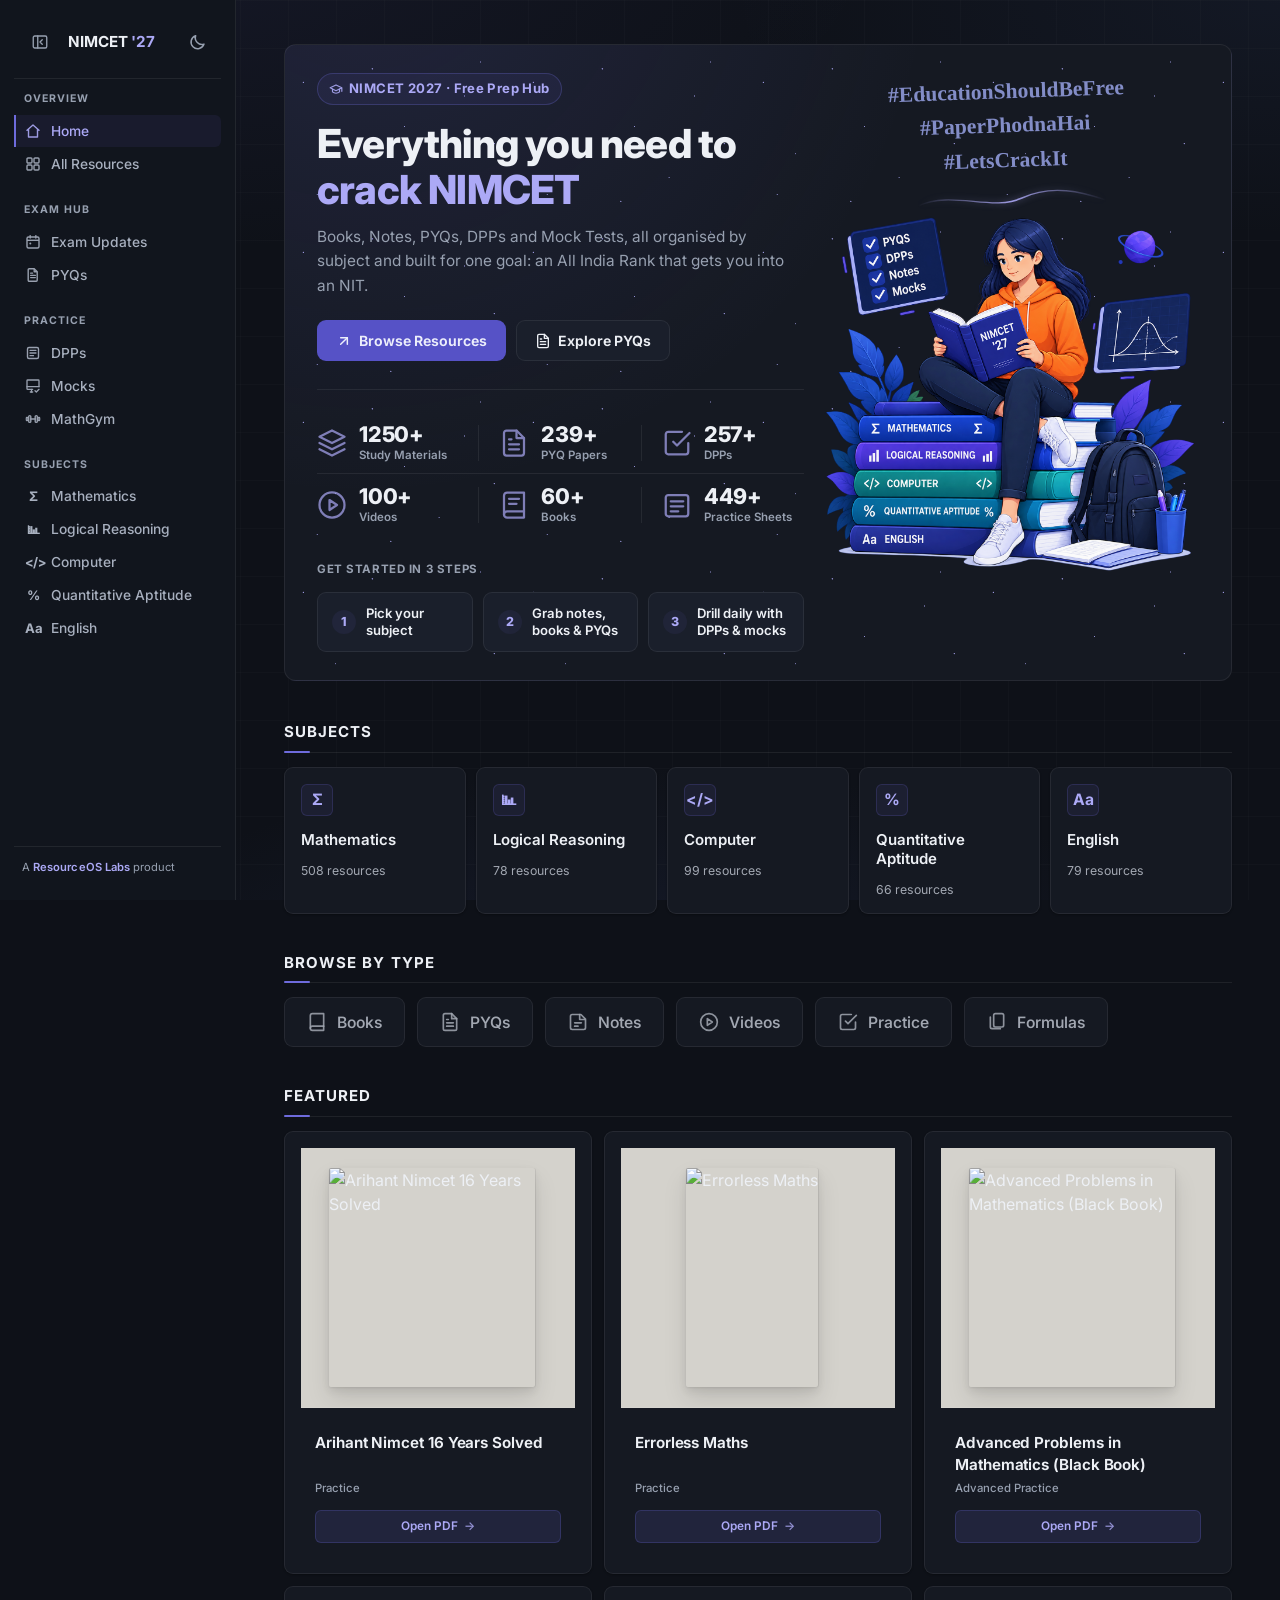
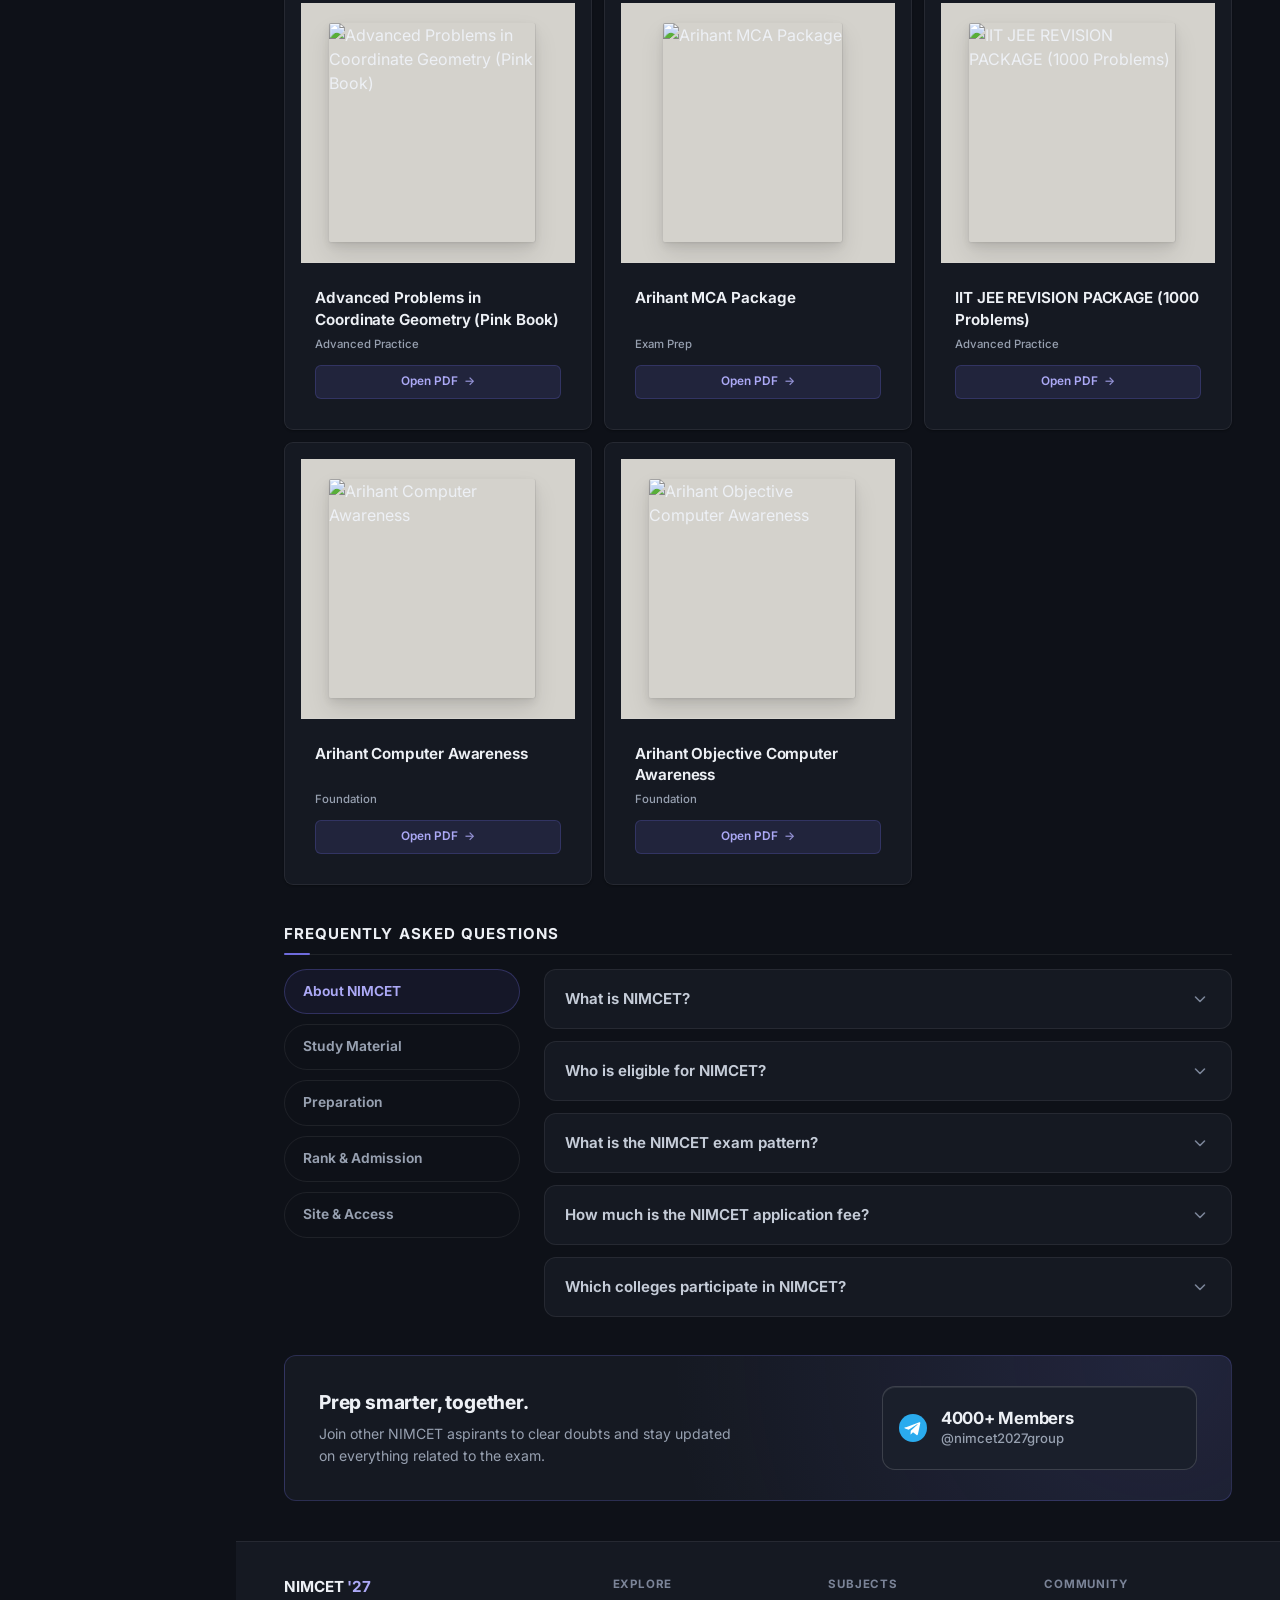
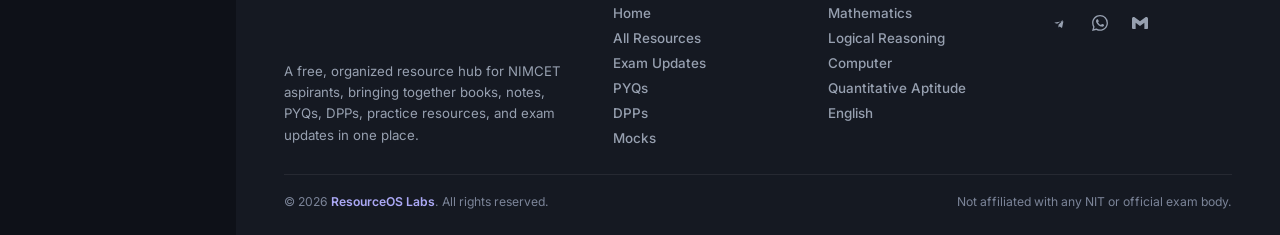
==== commit db4ce5c2: "updated" ====
--- a/index.html
+++ b/index.html
@@ -352,8 +352,7 @@
                 <section class="section cta-banner">
                     <div class="cta-banner-text">
                         <h2 class="cta-banner-title">Prep smarter, together.</h2>
-                        <p class="cta-banner-sub">Join fellow NIMCET 2027 aspirants for doubt-solving, updates and
-                            daily motivation.</p>
+                        <p class="cta-banner-sub">Join other NIMCET aspirants to clear doubts and stay updated on everything related to the exam.</p>
                     </div>
                     <a class="reach-card reach-card-telegram" id="communityBtn" href="#" target="_blank"
                         rel="noopener noreferrer" aria-label="Join Telegram group @nimcet2027group">
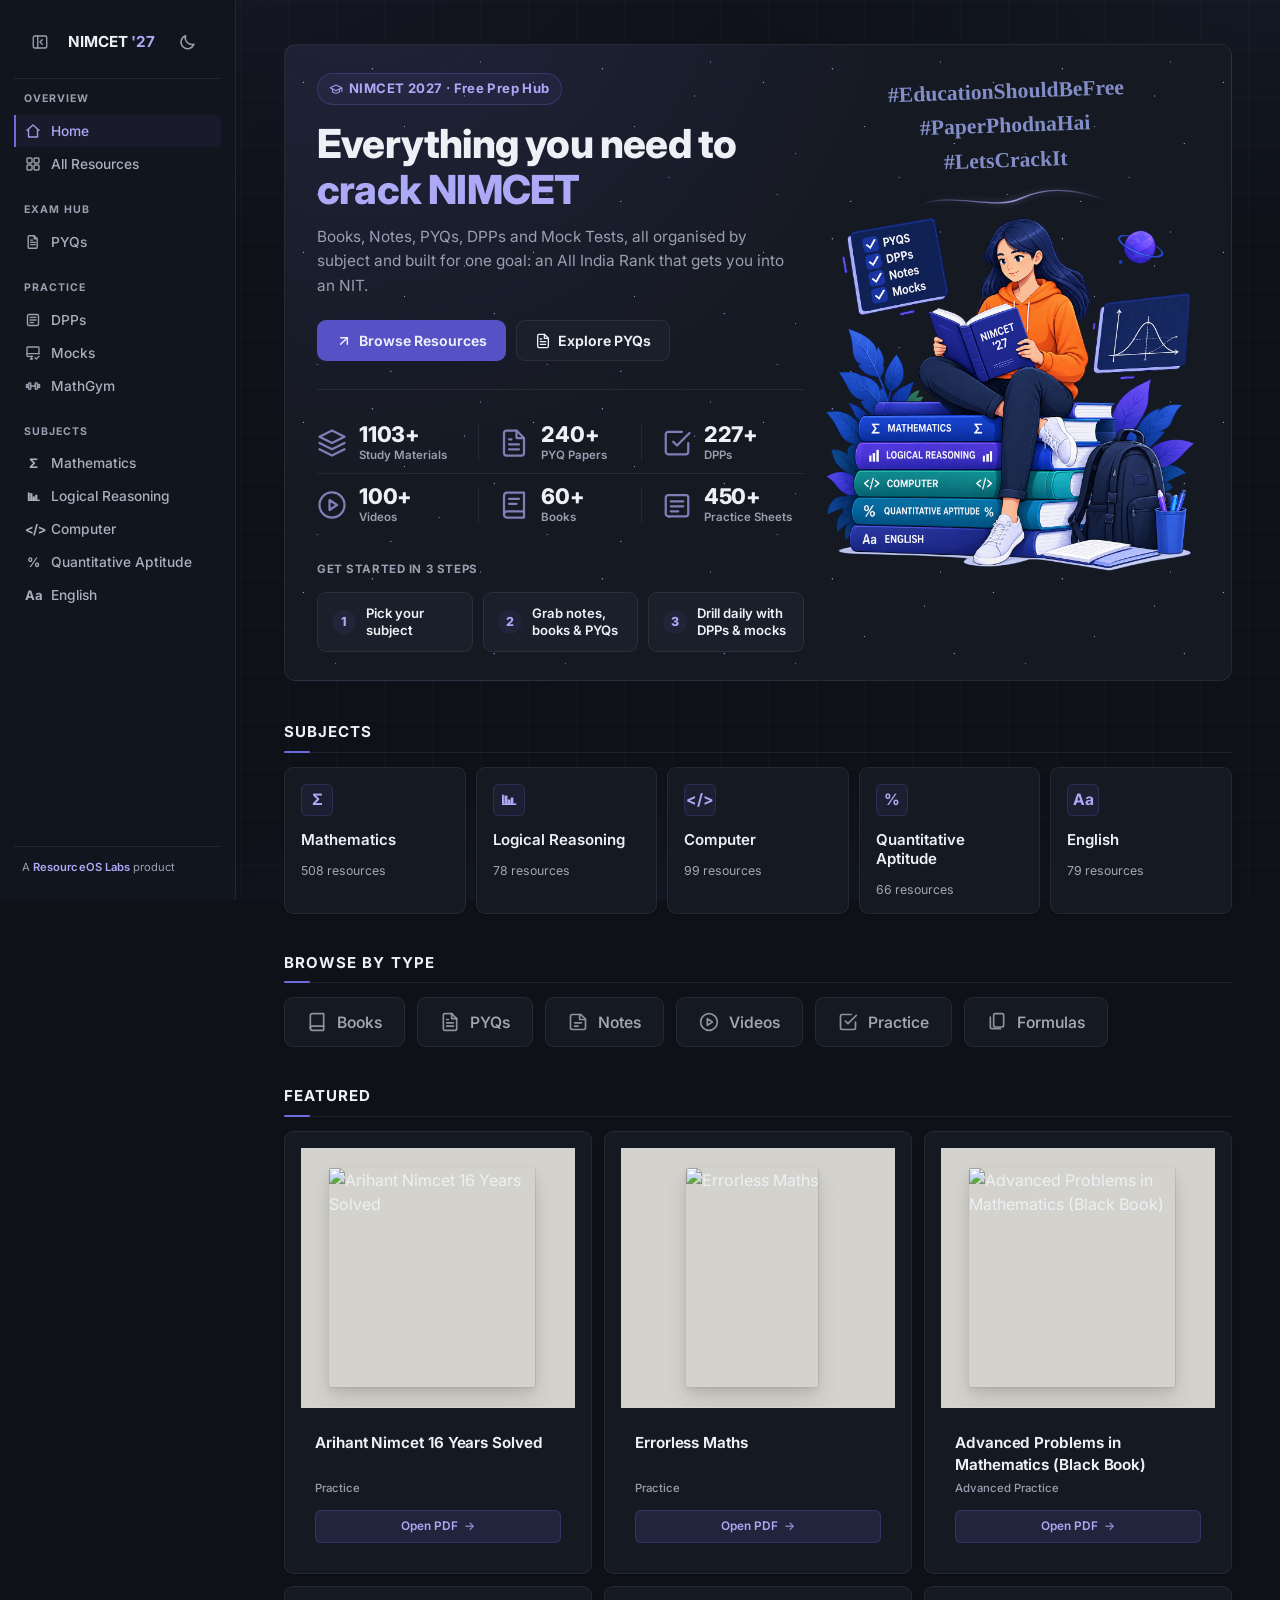
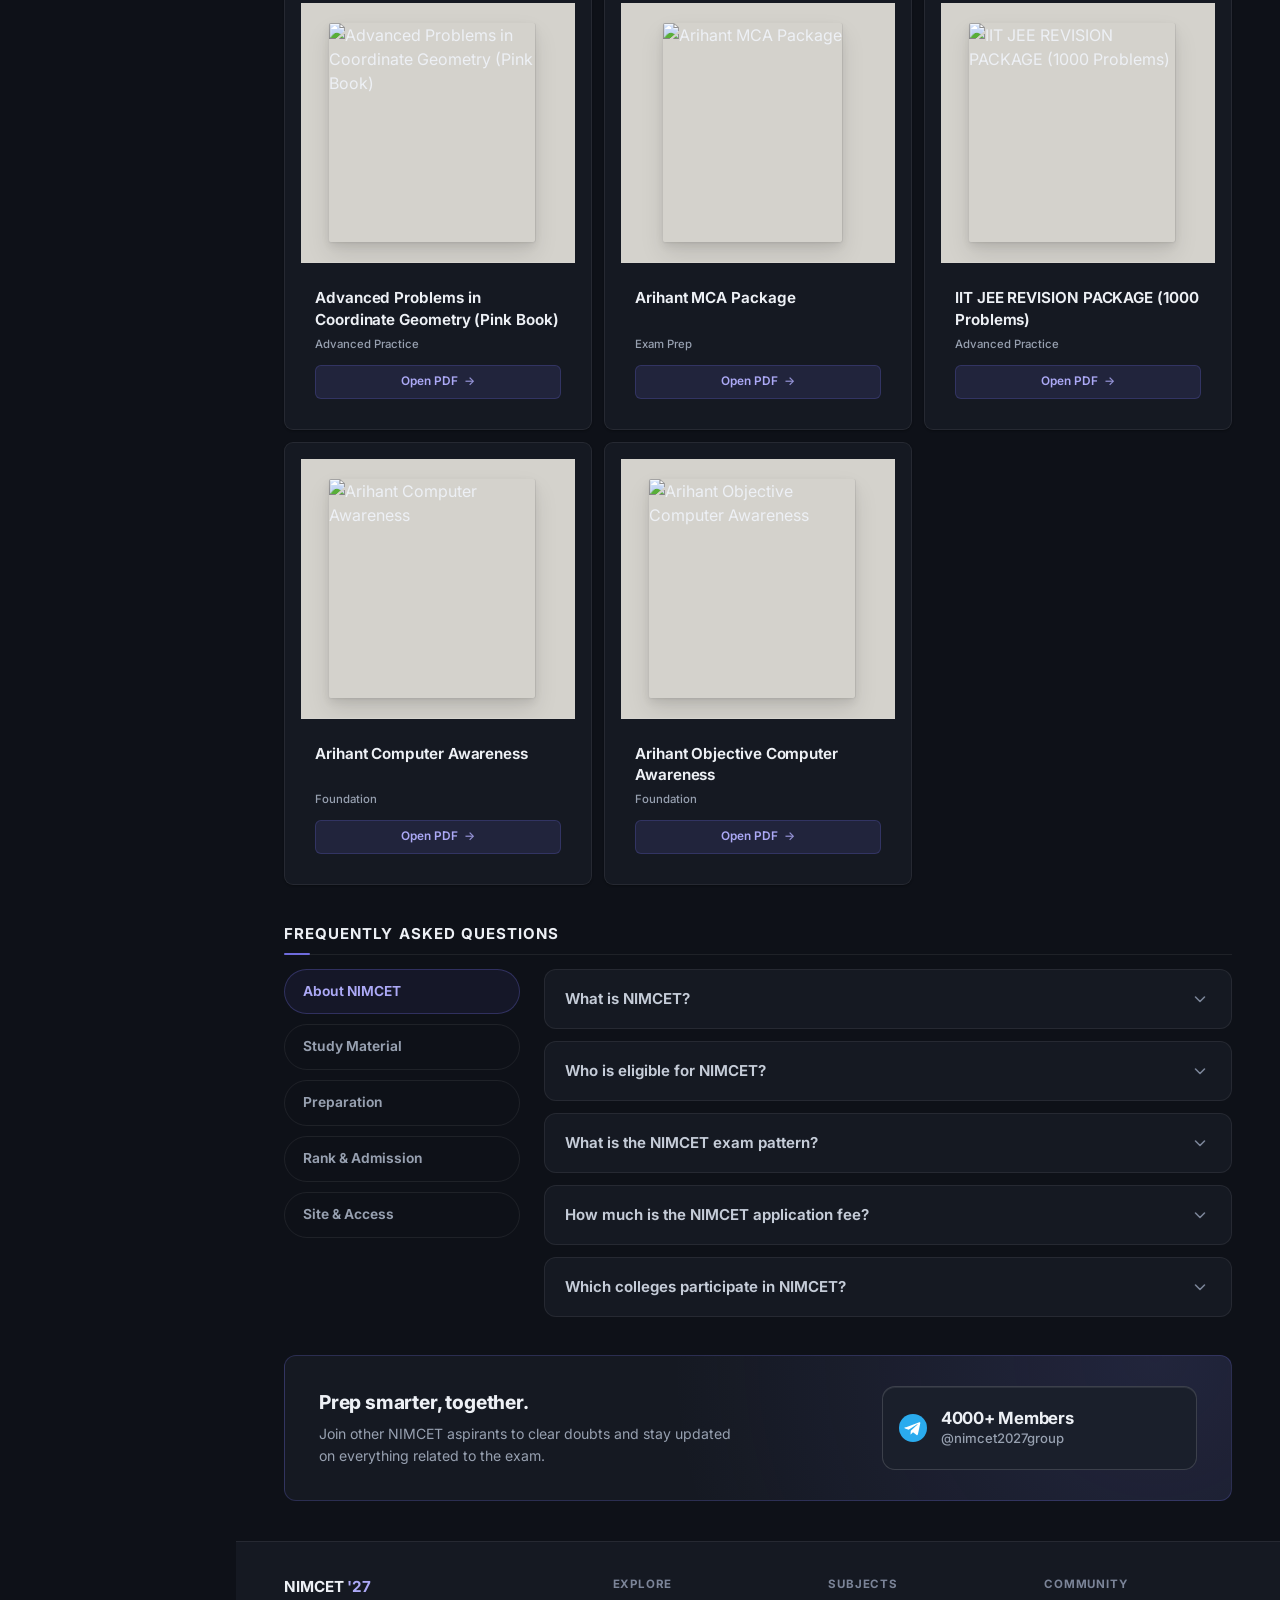
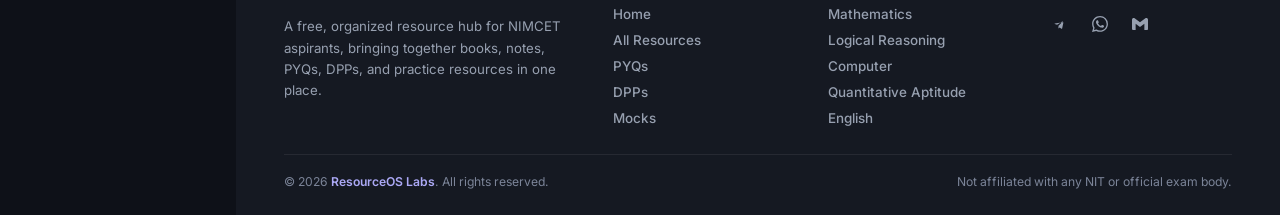
==== commit e8829897: "removed exam updates page" ====
--- a/index.html
+++ b/index.html
@@ -17,13 +17,13 @@
     <meta property="og:type" content="website">
     <meta property="og:title" content="NIMCET Resources — Free Prep Hub for NIMCET 2027">
     <meta property="og:description"
-        content="A curated, free resource hub for NIMCET aspirants — books, notes, PYQs, DPPs, mock tests and exam updates, all organised by subject.">
+        content="A curated, free resource hub for NIMCET aspirants — books, notes, PYQs, DPPs, mock tests, all organised by subject.">
     <meta property="og:image" content="assets/og-image.png">
     <meta property="og:url" content="https://your-domain-here.com/">
     <meta name="twitter:card" content="summary_large_image">
     <meta name="twitter:title" content="NIMCET Resources — Free Prep Hub for NIMCET 2027">
     <meta name="twitter:description"
-        content="A curated, free resource hub for NIMCET aspirants — books, notes, PYQs, DPPs, mock tests and exam updates, all organised by subject.">
+        content="A curated, free resource hub for NIMCET aspirants — books, notes, PYQs, DPPs, mock tests, all organised by subject.">
     <meta name="twitter:image" content="assets/og-image.png">
 
     <title>NIMCET RESOURCES</title>
@@ -59,7 +59,6 @@
     <link rel="stylesheet" href="css/components.css">
     <link rel="stylesheet" href="css/cards.css">
     <link rel="stylesheet" href="css/misc-ui.css">
-    <link rel="stylesheet" href="css/timeline.css">
     <link rel="stylesheet" href="css/home.css">
     <link rel="stylesheet" href="css/mathgym.css">
     <link rel="stylesheet" href="css/responsive.css">
@@ -142,18 +141,6 @@
 
                 <div class="nav-group nav-group-hub">
                     <p class="nav-label">Exam Hub</p>
-                    <button class="nav-item" data-nav="updates">
-                        <svg class="nav-icon" width="16" height="16" viewBox="0 0 16 16" fill="none">
-                            <rect x="2" y="3" width="12" height="11" rx="1.5" stroke="currentColor"
-                                stroke-width="1.4" />
-                            <path d="M2 6.3H14" stroke="currentColor" stroke-width="1.4" />
-                            <path d="M5.2 1.6V4" stroke="currentColor" stroke-width="1.4" stroke-linecap="round" />
-                            <path d="M10.8 1.6V4" stroke="currentColor" stroke-width="1.4" stroke-linecap="round" />
-                            <circle cx="5.3" cy="9.4" r="1" fill="currentColor" />
-                        </svg>
-                        <span>Exam Updates</span>
-                        <span class="nav-badge" id="updatesBadge" hidden></span>
-                    </button>
                     <button class="nav-item" data-nav="pyqs">
                         <svg class="nav-icon" width="16" height="16" viewBox="0 0 16 16" fill="none">
                             <path d="M4.2 1.8h5l3 3v8.4a1 1 0 0 1-1 1H4.2a1 1 0 0 1-1-1V2.8a1 1 0 0 1 1-1Z"
@@ -352,7 +339,8 @@
                 <section class="section cta-banner">
                     <div class="cta-banner-text">
                         <h2 class="cta-banner-title">Prep smarter, together.</h2>
-                        <p class="cta-banner-sub">Join other NIMCET aspirants to clear doubts and stay updated on everything related to the exam.</p>
+                        <p class="cta-banner-sub">Join other NIMCET aspirants to clear doubts and stay updated on
+                            everything related to the exam.</p>
                     </div>
                     <a class="reach-card reach-card-telegram" id="communityBtn" href="#" target="_blank"
                         rel="noopener noreferrer" aria-label="Join Telegram group @nimcet2027group">
@@ -374,7 +362,7 @@
                             <span class="brand-text">NIMCET <em>'27</em></span>
                             <p class="footer-blurb">
                                 A free, organized resource hub for NIMCET aspirants, bringing together books, notes,
-                                PYQs, DPPs, practice resources, and exam updates in one place.
+                                PYQs, DPPs, and practice resources in one place.
                             </p>
                         </div>
 
@@ -382,7 +370,6 @@
                             <p class="footer-col-title">Explore</p>
                             <button class="footer-link" type="button" data-nav="home">Home</button>
                             <button class="footer-link" type="button" data-nav="all">All Resources</button>
-                            <button class="footer-link" type="button" data-nav="updates">Exam Updates</button>
                             <button class="footer-link" type="button" data-nav="pyqs">PYQs</button>
                             <button class="footer-link" type="button" data-nav="dpps">DPPs</button>
                             <button class="footer-link" type="button" data-nav="mocks">Mocks</button>
@@ -468,24 +455,6 @@
                 </div>
             </section>
 
-            <!-- EXAM UPDATES VIEW -->
-            <section class="view" id="view-updates" hidden>
-                <header class="view-head">
-                    <h1>Exam Updates</h1>
-                    <p class="subtitle">Notifications, dates, admit cards and results, all updated as they are released.
-                    </p>
-                </header>
-
-                <div class="chip-row" id="updateFilters"></div>
-
-                <div class="timeline" id="updatesTimeline"></div>
-
-                <div class="empty-state" id="updatesEmpty" hidden>
-                    <p class="empty-title">No updates yet</p>
-                    <p class="empty-sub">Announcements will show up here as soon as they're added.</p>
-                </div>
-            </section>
-
             <!-- PYQs — EXAM SELECT VIEW -->
             <section class="view" id="view-pyqs" hidden>
                 <header class="view-head">
--- a/css/variables.css
+++ b/css/variables.css
@@ -26,12 +26,6 @@
   --type-video: #6cbb84;
   --type-practice: #b98cd6;
   --type-formula: #c6b357;
-
-  --upd-notification: #6e6bdc;
-  --upd-exam-date: #6fa4d9;
-  --upd-admit-card: #c99a54;
-  --upd-result: #6cbb84;
-  --upd-important: #d67b7b;
 
   --diff-easy: #5ec98a;
   --diff-medium: #d9a441;
@@ -107,12 +101,6 @@
   --type-practice: #81449b;
   --type-formula: #786611;
 
-  --upd-notification: #5452c0;
-  --upd-exam-date: #2b6799;
-  --upd-admit-card: #875d1c;
-  --upd-result: #27744a;
-  --upd-important: #ad4646;
-
   --diff-easy: #0f7a45;
   --diff-medium: #855402;
   --diff-hard: #b1232b;
@@ -140,8 +128,3 @@
 :root[data-theme="light"] .overlay {
   background: rgba(27, 33, 48, 0.38);
 }
-
-:root[data-theme="light"] .update-new {
-  border-color: rgba(39, 116, 74, 0.32);
-  background: rgba(39, 116, 74, 0.1);
-}
--- a/css/layout.css
+++ b/css/layout.css
@@ -125,7 +125,6 @@
   font-size: 0.95rem;
   letter-spacing: -0.005em;
   color: var(--text);
-  flex: 1;
   white-space: nowrap;
   overflow: hidden;
   opacity: 1;
--- a/css/home.css
+++ b/css/home.css
@@ -769,7 +769,7 @@
 .footer-col {
   display: flex;
   flex-direction: column;
-  gap: 9px;
+  gap: 10px;
   min-width: 0;
 }
 
--- a/css/responsive.css
+++ b/css/responsive.css
@@ -730,47 +730,6 @@
     gap: 6px;
   }
 
-  /* ====== Timeline / roadmap ====== */
-  .timeline {
-    padding-left: 22px;
-  }
-
-  .timeline::before {
-    left: 5px;
-  }
-
-  .timeline-dot {
-    left: -22px;
-    width: 11px;
-    height: 11px;
-  }
-
-  .timeline-card {
-    gap: 12px;
-    padding: 13px 14px;
-  }
-
-  .timeline-date {
-    width: 46px;
-    height: 46px;
-  }
-
-  .timeline-date .tl-day {
-    font-size: 0.95rem;
-  }
-
-  .timeline-date .tl-month {
-    font-size: 0.58rem;
-  }
-
-  .timeline-title {
-    font-size: 0.9rem;
-  }
-
-  .timeline-desc {
-    font-size: 0.8rem;
-  }
-
   /* ====== Back buttons ====== */
   .back-btn {
     font-size: 0.82rem;
@@ -861,4 +820,4 @@
   .resource-grid {
     grid-template-columns: repeat(2, 1fr);
   }
-}+}
